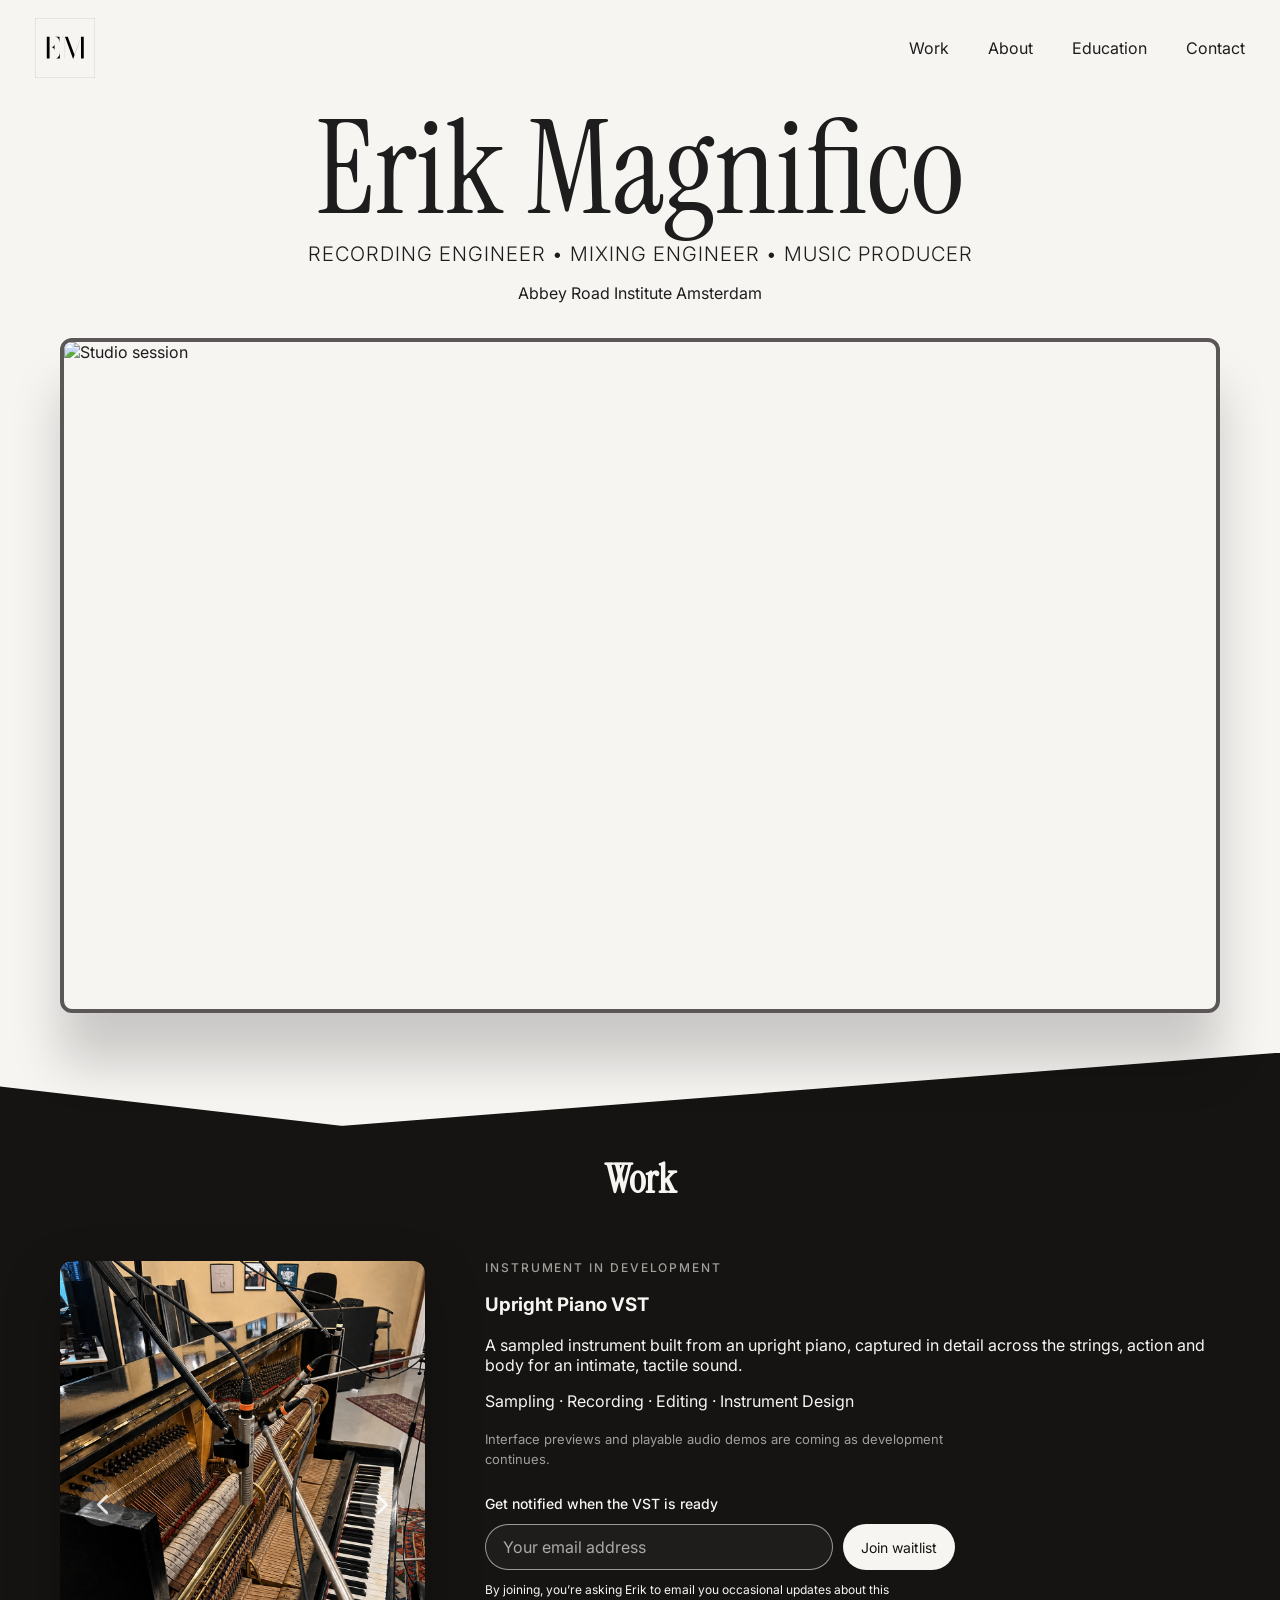
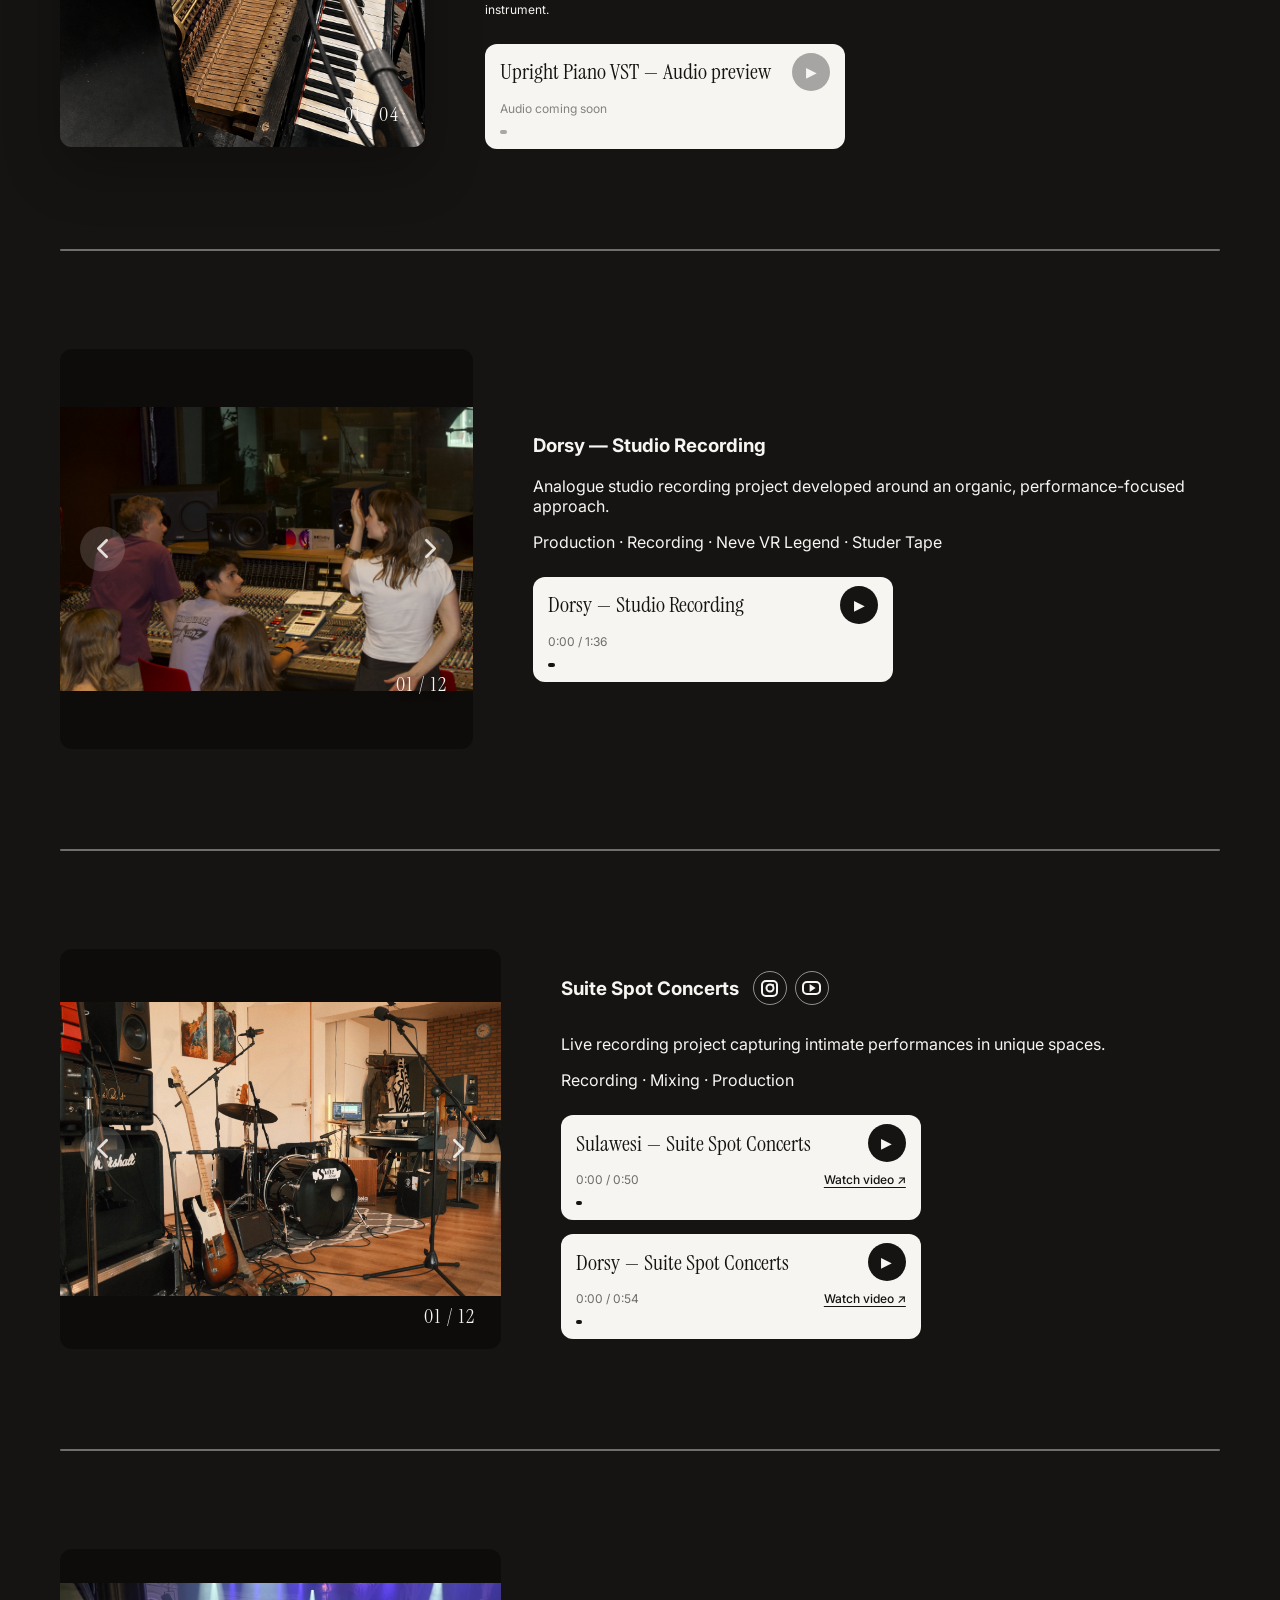
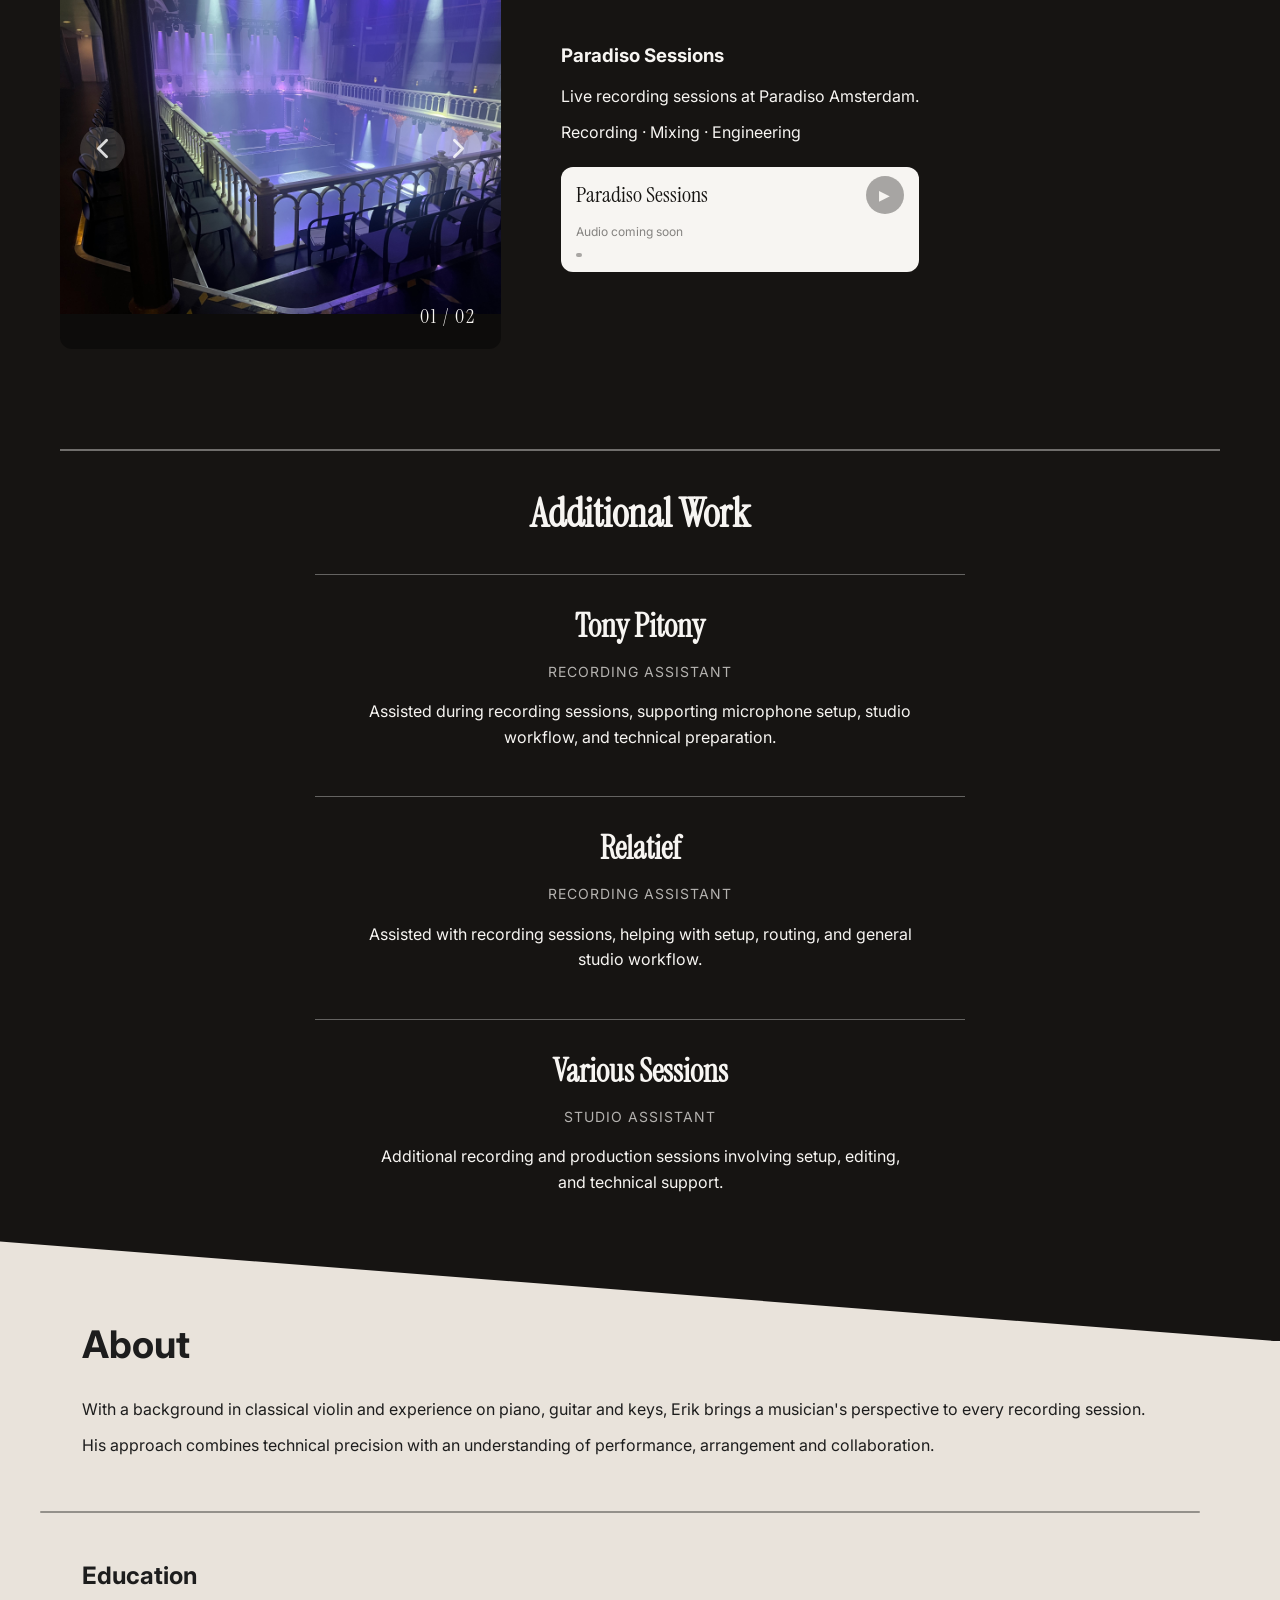
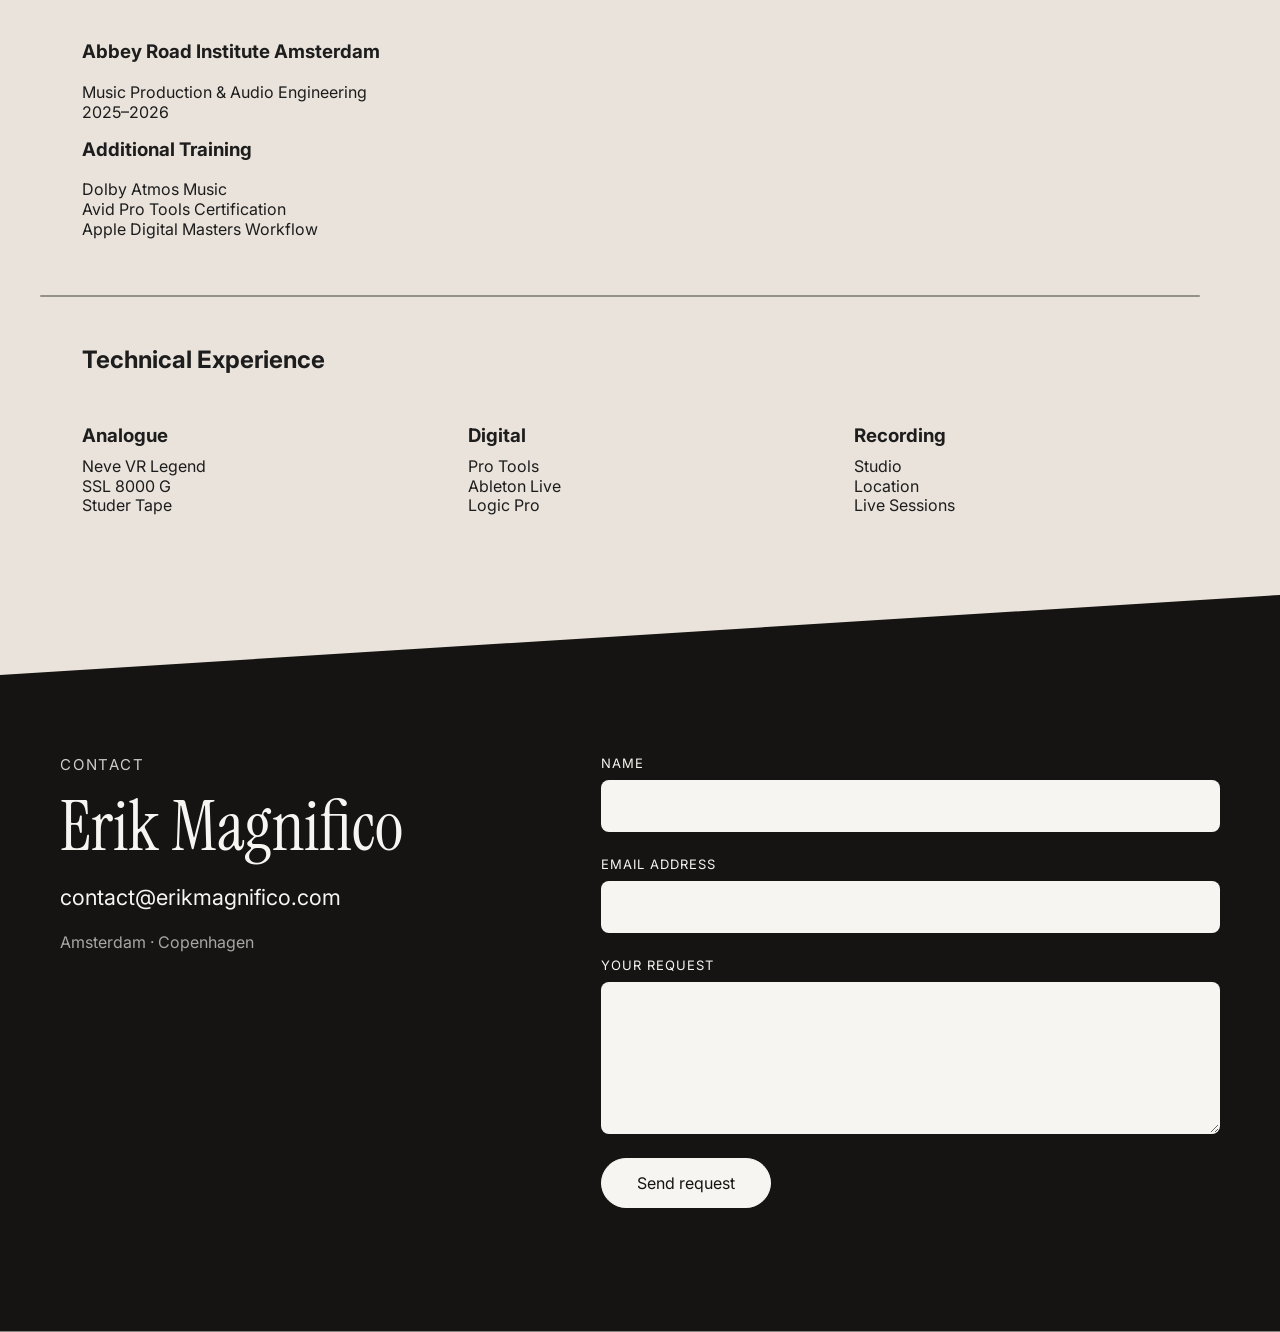
==== index.html @ 304edb7d "emial waitlist vst" ====
<!DOCTYPE html>
<html lang="en">

<head>

<meta charset="UTF-8">
<meta name="viewport" content="width=device-width, initial-scale=1.0">

<title>Erik Magnifico |  Music Producer</title>

<link rel="icon" type="image/svg+xml" href="favicon.svg?v=2">

<link rel="stylesheet" href="css/style.css">

</head>


<body>


<header>

<nav>

<div class="logo">
    <a href="#">
        <img src="images/em-logo.svg" alt="EM">
    </a>
</div>


<div class="nav-links">
    
<a href="#work">Work</a>
<a href="#about">About</a>
<a href="#education">Education</a>
<a href="#contact">Contact</a>

</div>

</nav>

</header>




<main>


<section class="hero">


<div class="hero-title">

<h1>
Erik Magnifico
</h1>

<h2 class="subtitle">
    Recording Engineer • Mixing Engineer • Music Producer
</h2>

<p>
Abbey Road Institute Amsterdam
</p>

</div>



<div class="hero-image">

    <img src="images/hero.jpg" alt="Studio session">

</div>


</section>



<div class="work-wrapper"></div>

<section id="work" class="work-preview">


<h2>
Work
</h2>

<div class="project-preview vst-project">


<div class="slider vst-slider">

    <img src="images/vst-session/vst-session-edited-01.png" class="slide active vst-session-photo" alt="Upright piano prepared with microphones for the VST sampling session, image 1 of 4" decoding="async">

    <img src="images/vst-session/vst-session-edited-02.png" class="slide vst-session-photo" alt="Open upright piano action and microphone setup during the VST sampling session, image 2 of 4" loading="lazy" decoding="async">

    <img src="images/vst-session/vst-session-edited-03.png" class="slide vst-session-photo" alt="Rear microphone placement on the upright piano during the VST sampling session, image 3 of 4" loading="lazy" decoding="async">

    <img src="images/vst-session/vst-session-edited-04.png" class="slide vst-session-photo" alt="Microphone positioned behind the upright piano during the VST sampling session, image 4 of 4" loading="lazy" decoding="async">

    <!-- Add VST interface screenshots here as additional .slide images. -->

    <div class="slide-counter">
        01 / 04
    </div>

<button class="prev" type="button" aria-label="Previous image in the Upright Piano VST gallery">
    <svg viewBox="0 0 24 24" aria-hidden="true" focusable="false">
        <path d="M15 18l-6-6 6-6"/>
    </svg>
</button>

<button class="next" type="button" aria-label="Next image in the Upright Piano VST gallery">
    <svg viewBox="0 0 24 24" aria-hidden="true" focusable="false">
        <path d="M9 18l6-6-6-6"/>
    </svg>
</button>

</div>


<div class="vst-project-copy">

<p class="project-kicker">Instrument in development</p>

<h3>
Upright Piano VST
</h3>


<p>
A sampled instrument built from an upright piano, captured in detail
across the strings, action and body for an intimate, tactile sound.
</p>


<p>
Sampling · Recording · Editing · Instrument Design
</p>

<p class="vst-interface-note">
Interface previews and playable audio demos are coming as development continues.
</p>

<form class="vst-waitlist-form" action="https://formsubmit.co/contact@erikmagnifico.com" data-ajax-action="https://formsubmit.co/ajax/contact@erikmagnifico.com" method="POST">

    <input type="hidden" name="_subject" value="New Upright Piano VST waitlist signup">
    <input type="hidden" name="_template" value="table">
    <input type="hidden" name="interest" value="Upright Piano VST waitlist">
    <input type="hidden" name="request" value="Please email me occasional updates about the Upright Piano VST.">

    <label class="vst-waitlist-label" for="vst-waitlist-email">
        Get notified when the VST is ready
    </label>

    <div class="vst-waitlist-row">
        <input class="vst-waitlist-input" id="vst-waitlist-email" name="email" type="email" autocomplete="email" autocapitalize="none" spellcheck="false" aria-describedby="vst-waitlist-note" placeholder="Your email address" required>
        <button class="vst-waitlist-submit" type="submit">Join waitlist</button>
    </div>

    <div class="form-honeypot" aria-hidden="true">
        <label for="vst-waitlist-company">Company website</label>
        <input id="vst-waitlist-company" name="_honey" type="text" tabindex="-1" autocomplete="off">
    </div>

    <p class="vst-waitlist-note" id="vst-waitlist-note">By joining, you’re asking Erik to email you occasional updates about this instrument.</p>
    <p class="vst-waitlist-status" role="status" aria-live="polite" aria-atomic="true"></p>

</form>

<div class="custom-player audio-unavailable" data-track-title="Upright Piano VST — Audio preview">

    <audio class="audio-file"></audio>

    <div class="player-top">
        <div class="player-title">Upright Piano VST — Audio preview</div>
        <button class="play-button" type="button" aria-label="Audio coming soon for Upright Piano VST — Audio preview" disabled>▶</button>
    </div>

    <div class="player-time">Audio coming soon</div>

    <div class="progress-container" role="slider" tabindex="-1" aria-label="Upright Piano VST audio position" aria-disabled="true" aria-valuemin="0" aria-valuemax="100" aria-valuenow="0" aria-valuetext="Audio coming soon">
        <div class="progress-bar"></div>
    </div>

</div>


</div>


</div>

<!-- Zoey Hernandez project on hold. Remove this comment wrapper to restore it.
<div class="project-preview" data-project="zoey-hernandez">


<div class="slider">

    <img src="images/zoey-01.jpg" class="slide active" alt="Zoey Hernandez production">

    <img src="images/zoey-02.jpg" class="slide" alt="Zoey Hernandez production">

    <img src="images/zoey-03.jpg" class="slide" alt="Zoey Hernandez production">

    <div class="slide-counter">
        01 / 03
    </div>

<button class="prev" type="button" aria-label="Previous image in the Zoey Hernandez gallery">
    <svg viewBox="0 0 24 24" aria-hidden="true" focusable="false">
        <path d="M15 18l-6-6 6-6"/>
    </svg>
</button>

<button class="next" type="button" aria-label="Next image in the Zoey Hernandez gallery">
    <svg viewBox="0 0 24 24" aria-hidden="true" focusable="false">
        <path d="M9 18l6-6-6-6"/>
    </svg>
</button>

</div>


<div>

<h3>
Single Production — Zoey Hernandez
</h3>


<p>
Collaborative songwriting and production project developed
from the initial idea through recording and mixing.
</p>


<p>
Songwriting · Production · Mixing
</p>

<div class="custom-player audio-unavailable" data-track-title="Zoey Hernandez — Single Production">

    <audio class="audio-file"></audio>

    <div class="player-top">
        <div class="player-title">Zoey Hernandez — Single Production</div>
        <button class="play-button" type="button" aria-label="Audio coming soon for Zoey Hernandez — Single Production" disabled>▶</button>
    </div>

    <div class="player-time">Audio coming soon</div>

    <div class="progress-container" role="slider" tabindex="-1" aria-label="Zoey Hernandez audio position" aria-disabled="true" aria-valuemin="0" aria-valuemax="100" aria-valuenow="0" aria-valuetext="Audio coming soon">
        <div class="progress-bar"></div>
    </div>

</div>


</div>


</div>

-->

<div class="project-preview">


<div class="slider dorsy-slider">

    <img src="images/dorsy-session/dorsy-session-01-control-room.jpg" class="slide active" alt="Dorsy team working together at the studio console, image 1 of 12" decoding="async">

    <img src="images/dorsy-session/dorsy-session-02-2935.jpg" class="slide" alt="Close view of the analogue studio console during the Dorsy session, image 2 of 12" loading="lazy" decoding="async">

    <img src="images/dorsy-session/dorsy-session-03-2942.jpg" class="slide" alt="Wide view of the Dorsy control room and recording console, image 3 of 12" loading="lazy" decoding="async">

    <img src="images/dorsy-session/dorsy-session-04-2946.jpg" class="slide" alt="Microphone setup in the live room for the Dorsy recording, image 4 of 12" loading="lazy" decoding="async">

    <img src="images/dorsy-session/dorsy-session-05-2949.jpg" class="slide" alt="Drum kit and microphone setup during the Dorsy recording, image 5 of 12" loading="lazy" decoding="async">

    <img src="images/dorsy-session/dorsy-session-06-2951.jpg" class="slide" alt="Studio tape machine during the Dorsy recording session, image 6 of 12" loading="lazy" decoding="async">

    <img src="images/dorsy-session/dorsy-session-07-2960.jpg" class="slide" alt="Engineer working at the console during the Dorsy session, image 7 of 12" loading="lazy" decoding="async">

    <img src="images/dorsy-session/dorsy-session-08-2962.jpg" class="slide" alt="Dorsy team in the control room during recording, image 8 of 12" loading="lazy" decoding="async">

    <img src="images/dorsy-session/dorsy-session-09-5794.jpg" class="slide" alt="Engineer listening at the studio console during the Dorsy session, image 9 of 12" loading="lazy" decoding="async">

    <img src="images/dorsy-session/dorsy-session-10-6650.jpg" class="slide" alt="Group listening together at the console during the Dorsy session, image 10 of 12" loading="lazy" decoding="async">

    <img src="images/dorsy-01.jpg" class="slide" alt="Original Dorsy recording-session photograph, image 11 of 12" loading="lazy" decoding="async">

    <video class="slide dorsy-video" controls preload="metadata" playsinline aria-label="Dorsy studio-session video, item 12 of 12">
        <source src="video/dorsy-session-01.m4v" type="video/mp4">
    </video>

    <div class="slide-counter">
        01 / 12
    </div>

<button class="prev" type="button" aria-label="Previous image in the Dorsy gallery">
    <svg viewBox="0 0 24 24" aria-hidden="true" focusable="false">
        <path d="M15 18l-6-6 6-6"/>
    </svg>
</button>


<button class="next" type="button" aria-label="Next image in the Dorsy gallery">
    <svg viewBox="0 0 24 24" aria-hidden="true" focusable="false">
        <path d="M9 18l6-6-6-6"/>
    </svg>
</button>


</div>



<div>

<h3>
Dorsy — Studio Recording
</h3>


<p>
Analogue studio recording project developed around an organic,
performance-focused approach.
</p>


<p>
Production · Recording · Neve VR Legend · Studer Tape
</p>

<div class="custom-player" data-track-title="Dorsy — Studio Recording">

    <audio class="audio-file">
        <source src="audio/dorsy_01.mp3" type="audio/mpeg">
    </audio>

    <div class="player-top">

        <div class="player-title">
            Dorsy — Studio Recording
        </div>

        <button class="play-button" type="button" aria-label="Play Dorsy — Studio Recording">
            ▶
        </button>

    </div>


    <div class="player-time">
        0:00 / 0:00
    </div>


    <div class="progress-container" role="slider" tabindex="0" aria-label="Dorsy audio position" aria-valuemin="0" aria-valuemax="100" aria-valuenow="0" aria-valuetext="0:00 of 0:00">

        <div class="progress-bar"></div>

    </div>


</div>

</div>


</div>

<div class="project-preview">


<div class="slider">

    <img src="images/suitespot-05.jpg" class="slide active" alt="Suite Spot Concerts recording session, image 1 of 12">

    <img src="images/suitespot-01.jpg" class="slide" alt="Suite Spot Concerts recording session, image 2 of 12">

    <img src="images/suitespot-02.jpg" class="slide" alt="Suite Spot Concerts recording session, image 3 of 12">

    <img src="images/suitespot-03.jpg" class="slide" alt="Suite Spot Concerts recording session, image 4 of 12">

    <img src="images/suitespot-04.jpg" class="slide" alt="Suite Spot Concerts recording session, image 5 of 12">

    <img src="images/suitespot-06.jpg" class="slide" alt="Suite Spot Concerts recording session, image 6 of 12">

    <img src="images/suitespot-07.jpg" class="slide" alt="Suite Spot Concerts recording session, image 7 of 12">

    <img src="images/suitespot-08.jpg" class="slide" alt="Suite Spot Concerts recording session, image 8 of 12">

    <img src="images/suitespot-09.jpg" class="slide" alt="Suite Spot Concerts recording session, image 9 of 12">

    <img src="images/suitespot-10.jpg" class="slide" alt="Suite Spot Concerts recording session, image 10 of 12">

    <img src="images/suitespot-11.jpg" class="slide" alt="Suite Spot Concerts recording session, image 11 of 12">

    <img src="images/suitespot-12.jpg" class="slide" alt="Suite Spot Concerts recording session, image 12 of 12">

    <div class="slide-counter">
        01 / 12
    </div>
    
<button class="prev" type="button" aria-label="Previous image in the Suite Spot Concerts gallery">
    <svg viewBox="0 0 24 24" aria-hidden="true" focusable="false">
        <path d="M15 18l-6-6 6-6"/>
    </svg>
</button>

<button class="next" type="button" aria-label="Next image in the Suite Spot Concerts gallery">
    <svg viewBox="0 0 24 24" aria-hidden="true" focusable="false">
        <path d="M9 18l6-6-6-6"/>
    </svg>
</button>

</div>


<div>

<div class="project-heading-row">

<h3>Suite Spot Concerts</h3>

<div class="project-social-links" aria-label="Suite Spot Concerts social links">

    <a class="social-link" href="https://www.instagram.com/suitespotconcert/" target="_blank" rel="noopener noreferrer" aria-label="Suite Spot Concerts on Instagram">
        <span class="social-icon social-icon-instagram" aria-hidden="true"></span>
    </a>

    <a class="social-link" href="https://www.youtube.com/@SuiteSpotConcert" target="_blank" rel="noopener noreferrer" aria-label="Suite Spot Concerts on YouTube">
        <span class="social-icon social-icon-youtube" aria-hidden="true"></span>
    </a>

</div>

</div>


<p>
Live recording project capturing intimate performances
in unique spaces.
</p>


<p>
Recording · Mixing · Production
</p>

<div class="project-audio-list" aria-label="Suite Spot Concerts recordings">

<div class="custom-player" data-track-title="Sulawesi — Suite Spot Concerts">

    <audio class="audio-file" preload="metadata">
        <source src="audio/sulawesi-suitespot.mp3" type="audio/mpeg">
    </audio>

    <div class="player-top">
        <div class="player-title">Sulawesi — Suite Spot Concerts</div>
        <button class="play-button" type="button" aria-label="Play Sulawesi — Suite Spot Concerts">▶</button>
    </div>

    <div class="player-meta">
        <div class="player-time">0:00 / 0:00</div>
        <a class="player-video-link" href="https://www.youtube.com/watch?v=ow2CCMunL4Y" target="_blank" rel="noopener noreferrer">Watch video ↗</a>
    </div>

    <div class="progress-container" role="slider" tabindex="0" aria-label="Sulawesi audio position" aria-valuemin="0" aria-valuemax="100" aria-valuenow="0" aria-valuetext="0:00 of 0:00">
        <div class="progress-bar"></div>
    </div>

</div>

<div class="custom-player" data-track-title="Dorsy — Suite Spot Concerts">

    <audio class="audio-file" preload="metadata">
        <source src="audio/dorsy-suitespot.mp3" type="audio/mpeg">
    </audio>

    <div class="player-top">
        <div class="player-title">Dorsy — Suite Spot Concerts</div>
        <button class="play-button" type="button" aria-label="Play Dorsy — Suite Spot Concerts">▶</button>
    </div>

    <div class="player-meta">
        <div class="player-time">0:00 / 0:00</div>
        <a class="player-video-link" href="https://www.youtube.com/watch?v=4qN9ekb9Eyo" target="_blank" rel="noopener noreferrer">Watch video ↗</a>
    </div>

    <div class="progress-container" role="slider" tabindex="0" aria-label="Dorsy Suite Spot audio position" aria-valuemin="0" aria-valuemax="100" aria-valuenow="0" aria-valuetext="0:00 of 0:00">
        <div class="progress-bar"></div>
    </div>

</div>

</div>

</div>


</div>


</div>


<div class="project-preview">


<div class="slider">

    <img src="images/paradiso-01.jpg" class="slide active" alt="Paradiso recording">

    <img src="images/paradiso-02.jpg" class="slide" alt="Paradiso control room mixing console">

    <div class="slide-counter">
        01 / 02
    </div>

<button class="prev" type="button" aria-label="Previous image in the Paradiso Sessions gallery">
    <svg viewBox="0 0 24 24" aria-hidden="true" focusable="false">
        <path d="M15 18l-6-6 6-6"/>
    </svg>
</button>

<button class="next" type="button" aria-label="Next image in the Paradiso Sessions gallery">
    <svg viewBox="0 0 24 24" aria-hidden="true" focusable="false">
        <path d="M9 18l6-6-6-6"/>
    </svg>
</button>

</div>


<div>

<h3>
Paradiso Sessions
</h3>


<p>
Live recording sessions at Paradiso Amsterdam.
</p>


<p>
Recording · Mixing · Engineering
</p>

<div class="custom-player audio-unavailable" data-track-title="Paradiso Sessions">

    <audio class="audio-file"></audio>

    <div class="player-top">
        <div class="player-title">Paradiso Sessions</div>
        <button class="play-button" type="button" aria-label="Audio coming soon for Paradiso Sessions" disabled>▶</button>
    </div>

    <div class="player-time">Audio coming soon</div>

    <div class="progress-container" role="slider" tabindex="-1" aria-label="Paradiso Sessions audio position" aria-disabled="true" aria-valuemin="0" aria-valuemax="100" aria-valuenow="0" aria-valuetext="Audio coming soon">
        <div class="progress-bar"></div>
    </div>

</div>


</div>

</div>


<!-- Additional Work -->

<div class="additional-work">

    <h3>Additional Work</h3>


    <div class="additional-entry">

        <h4>Tony Pitony</h4>

        <p class="role">
            Recording Assistant
        </p>

        <p>
            Assisted during recording sessions, supporting microphone setup, studio workflow, and technical preparation.
        </p>

    </div>



    <div class="additional-entry">

        <h4>Relatief</h4>

        <p class="role">
            Recording Assistant
        </p>

        <p>
            Assisted with recording sessions, helping with setup, routing, and general studio workflow.
        </p>

    </div>



    <div class="additional-entry">

        <h4>Various Sessions</h4>

        <p class="role">
            Studio Assistant
        </p>

        <p>
            Additional recording and production sessions involving setup, editing, and technical support.
        </p>

    </div>


</div>


</div>



</section>







<section id="about" class="about-preview neutral-section">


<h2>
About
</h2>


<p>
With a background in classical violin and experience on
piano, guitar and keys, Erik brings a musician's perspective
to every recording session.
</p>


<p>
His approach combines technical precision with an
understanding of performance, arrangement and collaboration.
</p>


</section>







<section id="education" class="education-preview neutral-section">


<h2>
Education
</h2>


<h3>
Abbey Road Institute Amsterdam
</h3>


<p>
Music Production & Audio Engineering
<br>
2025–2026
</p>



<h3>
Additional Training
</h3>


<p>
Dolby Atmos Music
<br>
Avid Pro Tools Certification
<br>
Apple Digital Masters Workflow
</p>


</section>







<section class="technical-preview neutral-section">


<h2>
Technical Experience
</h2>



<div class="technical-grid">


<div>

<h3>
Analogue
</h3>

<p>
Neve VR Legend<br>
SSL 8000 G<br>
Studer Tape
</p>

</div>



<div>

<h3>
Digital
</h3>

<p>
Pro Tools<br>
Ableton Live<br>
Logic Pro
</p>

</div>



<div>

<h3>
Recording
</h3>

<p>
Studio<br>
Location<br>
Live Sessions
</p>

</div>


</div>


</section>



</main>





<footer id="contact">

<div class="contact-intro">

<p class="contact-kicker">Contact</p>

<h2>Erik Magnifico</h2>

<a class="contact-email" href="mailto:contact@erikmagnifico.com">
    contact@erikmagnifico.com
</a>

<p class="contact-location">
    Amsterdam · Copenhagen
</p>

</div>


<form class="contact-form" action="https://formsubmit.co/ajax/contact@erikmagnifico.com" method="POST">

<input type="hidden" name="_subject" value="New portfolio inquiry">
<input type="hidden" name="_template" value="table">

<div class="form-field">
    <label for="contact-name">Name</label>
    <input id="contact-name" name="name" type="text" autocomplete="name" required>
</div>

<div class="form-field">
    <label for="contact-email">Email address</label>
    <input id="contact-email" name="email" type="email" autocomplete="email" required>
</div>

<div class="form-field">
    <label for="contact-request">Your request</label>
    <textarea id="contact-request" name="request" rows="6" required></textarea>
</div>

<div class="form-honeypot" aria-hidden="true">
    <label for="contact-company">Company website</label>
    <input id="contact-company" name="_honey" type="text" tabindex="-1" autocomplete="off">
</div>

<button class="contact-submit" type="submit">Send request</button>

<p class="form-status" role="status" aria-live="polite"></p>

</form>

</footer>


<div class="media-lightbox" role="dialog" aria-modal="true" aria-label="Media preview" aria-hidden="true" hidden>

    <button class="media-lightbox-close" type="button" aria-label="Close media preview">×</button>

    <button class="media-lightbox-nav media-lightbox-prev" type="button" aria-label="Previous media in this gallery">
        <svg viewBox="0 0 24 24" aria-hidden="true" focusable="false">
            <path d="M15 18l-6-6 6-6"/>
        </svg>
    </button>

    <div class="media-lightbox-stage"></div>

    <button class="media-lightbox-nav media-lightbox-next" type="button" aria-label="Next media in this gallery">
        <svg viewBox="0 0 24 24" aria-hidden="true" focusable="false">
            <path d="M9 18l6-6-6-6"/>
        </svg>
    </button>

    <div class="media-lightbox-counter" aria-live="polite"></div>

</div>



<script src="js/script.js"></script>


</body>

</html>
---- css/style.css ----
@import url('https://fonts.googleapis.com/css2?family=Inter:wght@300;400;500&family=Instrument+Serif&display=swap');

html {

    scroll-behavior:smooth;
    overflow-x:hidden;

}


* {
box-sizing:border-box;
}


a:focus-visible,
button:focus-visible,
[role="slider"]:focus-visible {

    outline:3px solid currentColor;
    outline-offset:4px;

}


body {

margin:0;

background:#f7f5f2;

color:#1d1d1d;

font-family:Inter, Arial, sans-serif;

overflow-x:hidden;

}



header {

position:fixed;

top:0;

width:100%;

padding:18px 35px;

background:rgba(247,245,242,0.9);

z-index:10;

}



nav {

display:flex;

justify-content:space-between;

 align-items:center;

}



.logo img {

    width: 60px;
    height: auto;
    display: block;

}


.logo:hover {

    opacity: 0.6;

}


.nav-links a {

    margin-left:35px;

    text-decoration:none;

    color:#1d1d1d;

    transition: opacity 0.3s ease;

}


.nav-links a:hover {

    opacity:0.5;

}



main {

padding:80px 60px;

}



.hero {

padding-top:30px;

position:relative;
z-index:2;

}


.hero-title {

text-align:center;

margin-bottom:35px;

}

.hero-title h1 {

    margin-bottom:15px;

}


.hero-title .subtitle {

    margin-top:0;

}

.hero-image {

    width:100%;
    height:75vh;
    overflow:hidden;
    flex:1;
    
    border-radius:12px;
    border:4px solid #5b5757;
 box-shadow:
    0 50px 50px rgba(0,0,0,0.18),
    0 0 0 1px rgba(255,255,255,0.2);

}


.hero-image img {

    width:100%;
    height:100%;
    object-fit:cover;
    object-position:center 72%;


}

.slider {

    position:relative;
    width:38%;
    height:400px;
    overflow:hidden;

    background:#0d0c0b;

    border-radius:12px;

    touch-action:pan-y;

}


.slide {

    position:absolute;

    top:0;
    left:0;

    width:100%;
    height:100%;

    object-fit:contain;

}


.slide.slide-left {

    transform:translateX(-15px);

}


.slide-counter {

    position:absolute;

    bottom:20px;

    right:25px;

    color:#f7f5f2;

    font-family:"Instrument Serif", serif;

    font-size:20px;

    letter-spacing:1px;;

    font-weight:300;

    letter-spacing:2px;

    z-index:10;

}

.slider button {

    position:absolute;
    top:50%;
    transform:translateY(-50%);

    width:45px;
    height:45px;

    border:none;
    border-radius:50%;

    background:rgba(255,255,255,0.18);

    cursor:pointer;

    display:flex;
    align-items:center;
    justify-content:center;

    opacity:0.85;

    transition:transform 0.3s ease, opacity 0.3s ease;

}


.slider button svg {

    width:34px;
    height:34px;

    fill:none;

    stroke:white;

    stroke-width:2;

    stroke-linecap:round;

    stroke-linejoin:round;

}


.slider button:hover {

    transform:translateY(-50%) scale(1.15);

    opacity:1;

}


.slider button:focus-visible {

    outline-color:#f7f5f2;

}


.prev {

    left:20px;

}


.next {

    right:20px;

}





h1 {

font-family:"Instrument Serif", serif;

font-size:130px;

line-height:0.9;

font-weight:400;

margin:0;

}


.subtitle {

    font-family: Inter, sans-serif;
    font-size: 20px;
    font-weight: 300;
    letter-spacing: 1px;
    text-transform: uppercase;

}




.placeholder {

height:500px;

background:#ddd8d2;

display:flex;

align-items:center;

justify-content:center;

}


.project-preview .placeholder {

    width:50%;

    height:500px;

}


section {

padding:80px 0;
scroll-margin-top:100px;

}


.work-wrapper {

    position:relative;

}


.work-wrapper::before {

    
    z-index:0;

    content:"";

    position:absolute;

    top:-80px;

    left:-700px;

    width:calc(100% + 400px);

    height:180px;

    background:#161412;

    clip-path:polygon(
        0 0,
        100% 100%,
        100% 100%,
        0 100%
    );

}


.work-preview {


    position:relative;

    z-index:1;

    isolation:isolate;

    background:#161412;

    color:#f7f5f2;

    margin: -40px -60px 0;

    padding: 70px 60px 100px;

    clip-path: polygon(
        0 100px,
        100% 0,
        100% 100%,
        0 100%
    );

}




.work-preview h2,
.work-preview h3,
.work-preview p {

    color:#f7f5f2;

}





.project-preview {

display:flex;

gap:60px;

margin-bottom:100px;

align-items:center;

}


.vst-project {

    padding-top:20px;

}


.slider.vst-slider {

    background:#29231e;
    box-shadow:0 22px 55px rgba(0,0,0,0.26);

    width:36%;
    max-width:365px;
    flex:0 0 36%;

    height:auto;
    aspect-ratio:3 / 4;

}


.vst-session-photo {

    object-fit:contain;

}


.vst-project-copy {

    flex:1;

}


.project-kicker {

    margin:0 0 12px;

    font-size:12px;
    font-weight:500;
    letter-spacing:0.16em;
    text-transform:uppercase;
    opacity:0.62;

}


.vst-waitlist-form {

    max-width:470px;
    margin-top:26px;

}


.vst-waitlist-label {

    display:block;
    margin-bottom:12px;
    font-size:14px;
    font-weight:500;

}


.vst-waitlist-row {

    display:flex;
    gap:10px;

}


.vst-waitlist-input,
.vst-waitlist-submit {

    min-height:46px;
    padding:12px 17px;
    border:1px solid rgba(247,245,242,0.58);
    border-radius:999px;
    font:inherit;
    font-size:14px;

}


.vst-waitlist-input {

    flex:1;
    min-width:0;
    width:100%;
    font-size:16px;
    background:rgba(247,245,242,0.04);
    color:#f7f5f2;

}


.vst-waitlist-input::placeholder {

    color:rgba(247,245,242,0.65);

}


.vst-waitlist-input:focus-visible {

    outline:2px solid #f7f5f2;
    outline-offset:3px;

}


.vst-waitlist-submit {

    background:#f7f5f2;
    color:#161412;
    white-space:nowrap;
    cursor:pointer;
    transition:background 0.2s ease;

}


.vst-waitlist-submit:hover:not(:disabled) {

    background:#e4dfd8;

}


.vst-waitlist-submit:disabled {

    opacity:0.65;
    cursor:wait;

}


.vst-waitlist-form .vst-waitlist-note,
.vst-waitlist-form .vst-waitlist-status {

    margin:10px 0 0;
    font-size:12px;
    line-height:1.6;

}


.vst-waitlist-note {

    color:rgba(247,245,242,0.7);

}


.vst-waitlist-form .vst-waitlist-status:empty {

    margin:0;

}


.vst-waitlist-status[data-state="error"] {

    color:#ffc4b3;

}


@media (max-width: 500px) {

    .vst-waitlist-row {
        flex-direction:column;
    }

}


.vst-interface-note {

    max-width:470px;
    margin:18px 0 0;

    font-size:13px;
    line-height:1.55;
    opacity:0.62;

}


.dorsy-video {

    display:block;
    background:#0d0c0b;

}


.dorsy-slider .slide-counter {

    bottom:52px;
    text-shadow:0 1px 10px rgba(0,0,0,0.72);

}


/* project separators */

.project-preview + .project-preview {

    position:relative;

    padding-top:100px;

}


.project-preview + .project-preview::before {

    content:"";

    position:absolute;

    top:0;

    left:0;

    width:100%;

    height:2px;

    background:rgba(247,245,242,0.4);

    border-radius:20px;

}


.technical-grid {

display:flex;

gap:80px;

}



.technical-grid div {

flex:1;

}


.neutral-section {

    background:#e9e3db;

    margin-left:-60px;
    margin-right:-60px;

    padding-left:60px;
    padding-right:60px;

}

.about-preview {

    position:relative;

    z-index:3;

    margin-top:-100px;

    padding-top:120px !important;

    clip-path: polygon(
        0 0,
        100% 100px,
        100% 100%,
        0 100%
    );

}

.about-preview h2 {

    font-size:38px;

    margin-top:-40px;

}


body > main {

    padding-bottom:0;

}


footer {

    position:relative;
    z-index:4;

    display:grid;
    grid-template-columns:minmax(0, 0.8fr) minmax(320px, 1.2fr);
    gap:clamp(60px, 10vw, 150px);
    align-items:start;

    margin-top:-80px;
    padding:160px 60px 80px;

    background:#161412;
    color:#f7f5f2;

    clip-path:polygon(
        0 80px,
        100% 0,
        100% 100%,
        0 100%
    );

    scroll-margin-top:80px;

}

.upwork-footer {

    grid-template-columns:minmax(0, 720px);

}


.contact-kicker {

    margin:0 0 20px;

    font-size:15px;
    letter-spacing:0.12em;
    text-transform:uppercase;
    opacity:0.82;

}


.contact-intro h2 {

    margin:0 0 24px;

    font-family:"Instrument Serif", serif;
    font-size:clamp(48px, 5.4vw, 78px);
    line-height:0.95;
    font-weight:400;

}


.contact-email {

    display:inline-block;

    color:#f7f5f2;
    font-size:clamp(17px, 1.7vw, 22px);
    text-decoration:none;

}


.contact-email:hover {

    opacity:0.65;

}


.contact-location {

    margin:22px 0 0;
    opacity:0.65;

}


.contact-form {

    display:grid;
    gap:24px;

}


.form-field {

    display:grid;
    gap:9px;

}


.form-field label {

    font-size:13px;
    letter-spacing:0.08em;
    text-transform:uppercase;

}


.form-field input,
.form-field textarea {

    width:100%;

    padding:15px 16px;

    border:1px solid rgba(247,245,242,0.75);
    border-radius:8px;

    background:#f7f5f2;
    color:#161412;

    font:inherit;
    font-size:17px;

    outline:none;

    transition:border-color 0.2s ease, box-shadow 0.2s ease;

}


.form-field textarea {

    min-height:145px;
    resize:vertical;

}


.form-field input:focus,
.form-field textarea:focus {

    border-color:#b9aa99;
    box-shadow:0 0 0 3px rgba(247,245,242,0.16);

}


.form-honeypot {

    position:absolute;
    left:-10000px;

}


.contact-submit {

    justify-self:start;

    min-width:170px;
    padding:14px 24px;

    border:1px solid #f7f5f2;
    border-radius:999px;

    background:#f7f5f2;
    color:#161412;

    font:inherit;
    cursor:pointer;

    transition:background 0.2s ease, color 0.2s ease, opacity 0.2s ease;

}


.contact-submit:hover {

    background:transparent;
    color:#f7f5f2;

}


.contact-submit:disabled {

    cursor:wait;
    opacity:0.55;

}


.form-status {

    min-height:1.4em;
    margin:0;

    font-size:14px;
    opacity:0.8;

}


@media (max-width: 768px) {

    footer {

        grid-template-columns:1fr;
        gap:55px;

        margin-top:-60px;
        padding:120px 20px 60px;

        clip-path:polygon(
            0 60px,
            100% 0,
            100% 100%,
            0 100%
        );

    }

}


.technical-preview {

    padding-top:80px;

}


.work-preview h2,
.work-preview .project-preview {
    position: relative;
    z-index: 2;
}

audio {

    width:100%;
    max-width:400px;
    margin-top:25px;

}

.custom-player {

    margin-top:25px;

    width:100%;
    max-width:360px;

    background:#f7f5f2;

    color:#161412;

    border-radius:12px;

    padding:9px 15px;

    -webkit-user-select:none;
    -moz-user-select:none;
    -ms-user-select:none;
    user-select:none;

}


.project-audio-list {

    display:grid;
    gap:14px;
    margin-top:25px;

}


.project-audio-list .custom-player {

    margin-top:0;

}


.project-heading-row {

    display:flex;
    align-items:center;
    gap:14px;
    flex-wrap:wrap;

}


.project-heading-row h3 {

    margin-right:0;

}


.project-social-links {

    display:flex;
    gap:8px;

}


.social-link {

    width:34px;
    height:34px;

    display:inline-flex;
    align-items:center;
    justify-content:center;

    border:1px solid rgba(247,245,242,0.55);
    border-radius:50%;

    color:#f7f5f2;
    text-decoration:none;

    transition:background 0.2s ease, color 0.2s ease;

}


.social-link:hover {

    background:#f7f5f2;
    color:#161412;

}


.social-icon {

    position:relative;
    display:block;

}


.social-icon-instagram {

    width:17px;
    height:17px;

    border:2px solid currentColor;
    border-radius:5px;

}


.social-icon-instagram::before {

    content:"";

    position:absolute;
    top:50%;
    left:50%;

    width:5px;
    height:5px;

    border:2px solid currentColor;
    border-radius:50%;

    transform:translate(-50%, -50%);

}


.social-icon-instagram::after {

    content:"";

    position:absolute;
    top:2px;
    right:2px;

    width:2px;
    height:2px;

    border-radius:50%;
    background:currentColor;

}


.social-icon-youtube {

    width:19px;
    height:14px;

    border:2px solid currentColor;
    border-radius:5px;

}


.social-icon-youtube::before {

    content:"";

    position:absolute;
    top:50%;
    left:50%;

    border-top:4px solid transparent;
    border-bottom:4px solid transparent;
    border-left:6px solid currentColor;

    transform:translate(-40%, -50%);

}



.audio-file {

    display:none;

}


.player-top {

    display:flex;

    align-items:center;

    justify-content:space-between;

}


.player-title {

    font-family:"Instrument Serif", serif;

    font-size:22px;

    -webkit-user-select:text;
    -moz-user-select:text;
    -ms-user-select:text;
    user-select:text;

}


.play-button {

    width:38px;

    height:38px;

    border:none;

    border-radius:50%;

    background:#161412;

    color:#f7f5f2;

    cursor:pointer;

    font-size:14px;

}


.audio-unavailable .play-button {

    cursor:not-allowed;
    opacity:0.35;

}


.player-time {

    font-size:12px;

    opacity:0.6;

    margin-top:10px;

}


.player-meta {

    display:flex;
    align-items:baseline;
    justify-content:space-between;
    gap:14px;

}


.player-video-link {

    color:#161412;
    font-size:12px;
    font-weight:500;
    text-underline-offset:3px;

}


.player-video-link:hover {

    opacity:0.55;

}


.audio-unavailable .player-time {

    opacity:0.5;

}


.progress-container {

    position:relative;

    width:100%;

    height:16px;

    background:transparent;

    touch-action:none;

    cursor:pointer;

    margin-top:8px;

    display:flex;

    align-items:center;

}


.audio-unavailable .progress-container {

    cursor:default;
    opacity:0.35;

}


.progress-container::before {

    content:"";

    position:absolute;

}


.progress-bar {

    width:2%;

    height:4px;

    background:#161412;

    border-radius:20px;

  transition:
    height 0.4s ease,
    width 0.08s ease-out;

}


.progress-container:hover .progress-bar {

    height:8px;

}


@media (max-width: 1100px) {

    .project-preview {

        flex-direction:column;

        gap:30px;

        align-items:center;

    }


    .slider {

        width:90%;

        height:450px;

    }

    .slider.vst-slider {

        width:min(72%, 365px);
        flex-basis:auto;

    }

    .project-preview h3 {

        font-size:32px;

    }


    .project-preview p {

        font-size:18px;

        max-width:500px;

    }

}

@media (max-width: 768px) {


header {

    padding:15px 20px;

}


.logo img {

    width:45px;

}


.nav-links a {

    margin-left:18px;
    font-size:15px;

}


main {

    padding:90px 20px;

}


.hero {

    padding-top:20px;

}


h1 {

    font-size:70px;

}


.subtitle {

    font-size:14px;
    letter-spacing:0.5px;

}


.hero-image {

    height:55vh;

    border-width:2px;

    margin-top:-15px;

    aspect-ratio: 16 / 9;
    height:auto;

}

.hero-image img {

    object-fit:cover;

    object-position:center 65%;

}

.hero-title {

    margin-bottom:30px;

}


/* Projects */

.project-preview {

    flex-direction:column;

    gap:0px;

    margin-bottom:50px;

}

.slider {

    width:100%;
    height:400px;

    margin-bottom:0px;
}

.slider.vst-slider {

    width:min(96%, 350px);

}


.project-preview .placeholder {

    width:100%;
    height:400px;

}


/* Technical section */

.technical-grid {

    flex-direction:column;

    gap:30px;

}


section {

    padding:50px 0;

}

.work-preview {

    margin:-40px -20px 0;

    padding:80px 20px 60px;

    clip-path: polygon(
    0 60px,
    100% 0,
    100% 100%,
    0 100%
);


.technical-preview h2 {

    font-size:40px;

    margin-bottom:40px;

}


}

.additional-work {

    margin-left:0;

    margin-top:50px;

    padding-top:50px;

}


.additional-work h3 {

    font-size:35px;

    margin-bottom:30px;

}


.additional-entry {

    padding:25px 0;

}


.additional-entry h4 {

    font-size:28px;

}

.work-preview h2 {

    text-align:center;

    width:100%;

    font-size:35px;

    margin:0px 0 25px 0;

}

.work-wrapper::before {

    top:-50px;

    left:-90px;

    width:calc(100% + 100px);

    height:100px;

}

.project-preview + .project-preview {

    padding-top:60px;

}

.neutral-section {

    margin-left:-20px;
    margin-right:-20px;

    padding-left:20px;
    padding-right:20px;

    padding-top:110px;

}


.about-preview {

    margin-top:-60px;

    padding-top:100px !important;

     clip-path: polygon(
        0 0,
        100% 40px,
        100% 100%,
        0 100%
    );

}


.about-preview h2 {
 
    font-size:40px;

    margin-top:-25px;

}


@media (max-width: 400px) {

    header {
        padding:15px 15px;
    }


    .logo img {

        width:40px;

    }


    .nav-links a {

        margin-left:8px;
        font-size:11px;

    }



    
.education-preview::before,
.technical-preview::before {

    left:20px;

    width:calc(100% - 40px);

}


.neutral-section > * {

    margin-left:0;

    margin-right:0;

}


.technical-grid {

    margin-left:0;

    margin-right:0;

}

}

}

.additional-work {

    margin-top:80px;

    padding-top:36px;

    border-top:2px solid rgba(247,245,242,0.4);

    text-align:center;

}


.additional-work h3 {

    font-family:"Instrument Serif", serif;

    font-size:40px;

    text-align:center;

    margin:0 0 35px;

}



.additional-entry {

    padding:30px 0;

    border-top:1px solid rgba(247,245,242,0.35);

    max-width:650px;

    margin:0 auto;

}



.additional-entry h4 {

    font-family:"Instrument Serif", serif;

    font-size:32px;

    margin:0 0 5px;

}



.additional-entry .role {

    text-transform:uppercase;

    font-size:14px;

    letter-spacing:1px;

    opacity:0.7;

    margin-bottom:15px;

}



.additional-entry p {

    max-width:550px;

    margin-left:auto;

    margin-right:auto;

    line-height:1.6;

}


.technical-preview h2 {

    margin-top:0;

    margin-bottom:30px;

}


.technical-preview .technical-grid {

    margin-top:0;

}


.technical-grid h3 {

    margin:0 0 10px;

}


.technical-grid p {

    margin:0;

    line-height:1.2;

}

.about-preview,
.education-preview,
.technical-preview {

    padding-top:40px;

    padding-bottom:40px;

}

.education-preview,
.technical-preview {

    position:relative;

    padding-top:50px;

}


.education-preview::before,
.technical-preview::before {

    content:"";

    position:absolute;

    top:0;

    left:40px;

    width:calc(100% - 120px);

    height:2px;

    background:rgba(22,20,18,0.4);

    border-radius:20px;

}

.neutral-section > * {

    margin-left:22px;

    margin-right:60px;

}

.education-preview h2,
.technical-preview h2 {

    margin-top:0;

    margin-bottom:50px;

}

.education-preview h3,
.technical-preview h3 {

    margin-top:0;

}

.technical-preview {

    position:relative;

    padding-bottom:160px;

}


.technical-preview::after {

    content:none;

}


@media (max-width: 768px) {

    .technical-preview {

        padding-bottom:120px;

    }

}

@media (max-width: 768px) {

    .nav-links a {

        font-size:16px !important;

        margin-left:15px !important;

    }

}

@media (max-width: 400px) {

    .nav-links a {

        font-size:15px !important;

        margin-left:10px !important;

    }

}

.work-preview h2 {

    font-family:"Instrument Serif", serif;

    font-size:40px;

    text-align:center;

    margin:30px 0 35px;

}


.slider .slide[aria-hidden="false"] {

    cursor:zoom-in;

}


body.media-lightbox-open {

    overflow:hidden;

}


.media-lightbox {

    position:fixed;
    inset:0;
    z-index:2000;

    display:grid;
    place-items:center;

    padding:clamp(24px, 5vw, 64px);

    background:rgba(10,9,8,0.94);
    backdrop-filter:blur(8px);

}


.media-lightbox[hidden] {

    display:none;

}


.media-lightbox-stage {

    width:100%;
    height:100%;

    display:flex;
    align-items:center;
    justify-content:center;

}


.media-lightbox-content {

    display:block;

    width:auto;
    height:auto;
    max-width:100%;
    max-height:88vh;

    object-fit:contain;

    border-radius:12px;
    box-shadow:0 32px 90px rgba(0,0,0,0.55);

}


.media-lightbox-close {

    position:absolute;
    top:24px;
    right:28px;
    z-index:1;

    width:48px;
    height:48px;

    display:flex;
    align-items:center;
    justify-content:center;

    padding:0 0 5px;

    border:1px solid rgba(255,255,255,0.48);
    border-radius:50%;

    background:rgba(20,18,16,0.72);
    color:#f7f5f2;

    font-family:Inter, sans-serif;
    font-size:34px;
    font-weight:300;
    line-height:1;

    cursor:pointer;

}


.media-lightbox-close:hover,
.media-lightbox-close:focus-visible {

    background:#f7f5f2;
    color:#161412;

}


.media-lightbox-nav {

    position:absolute;
    top:50%;
    z-index:1;

    width:52px;
    height:52px;

    display:flex;
    align-items:center;
    justify-content:center;

    padding:0;

    border:1px solid rgba(255,255,255,0.42);
    border-radius:50%;

    background:rgba(20,18,16,0.68);
    color:#f7f5f2;

    cursor:pointer;
    transform:translateY(-50%);

}


.media-lightbox-nav[hidden] {

    display:none;

}


.media-lightbox-prev {

    left:clamp(12px, 2.4vw, 36px);

}


.media-lightbox-next {

    right:clamp(12px, 2.4vw, 36px);

}


.media-lightbox-nav svg {

    width:34px;
    height:34px;

    fill:none;
    stroke:currentColor;
    stroke-width:2;
    stroke-linecap:round;
    stroke-linejoin:round;

}


.media-lightbox-nav:hover,
.media-lightbox-nav:focus-visible {

    background:#f7f5f2;
    color:#161412;

}


.media-lightbox-counter {

    position:absolute;
    bottom:18px;
    left:50%;
    z-index:1;

    color:#f7f5f2;

    font-family:"Instrument Serif", serif;
    font-size:20px;
    letter-spacing:2px;

    transform:translateX(-50%);

}


@media (max-width: 768px) {

    .media-lightbox {

        padding:70px 14px 20px;

    }

    .media-lightbox-close {

        top:14px;
        right:14px;

    }

    .media-lightbox-content {

        max-height:calc(100vh - 100px);

    }

    .media-lightbox-nav {

        width:44px;
        height:44px;

    }

    .media-lightbox-prev {

        left:8px;

    }

    .media-lightbox-next {

        right:8px;

    }

    .media-lightbox-counter {

        bottom:10px;

    }

}
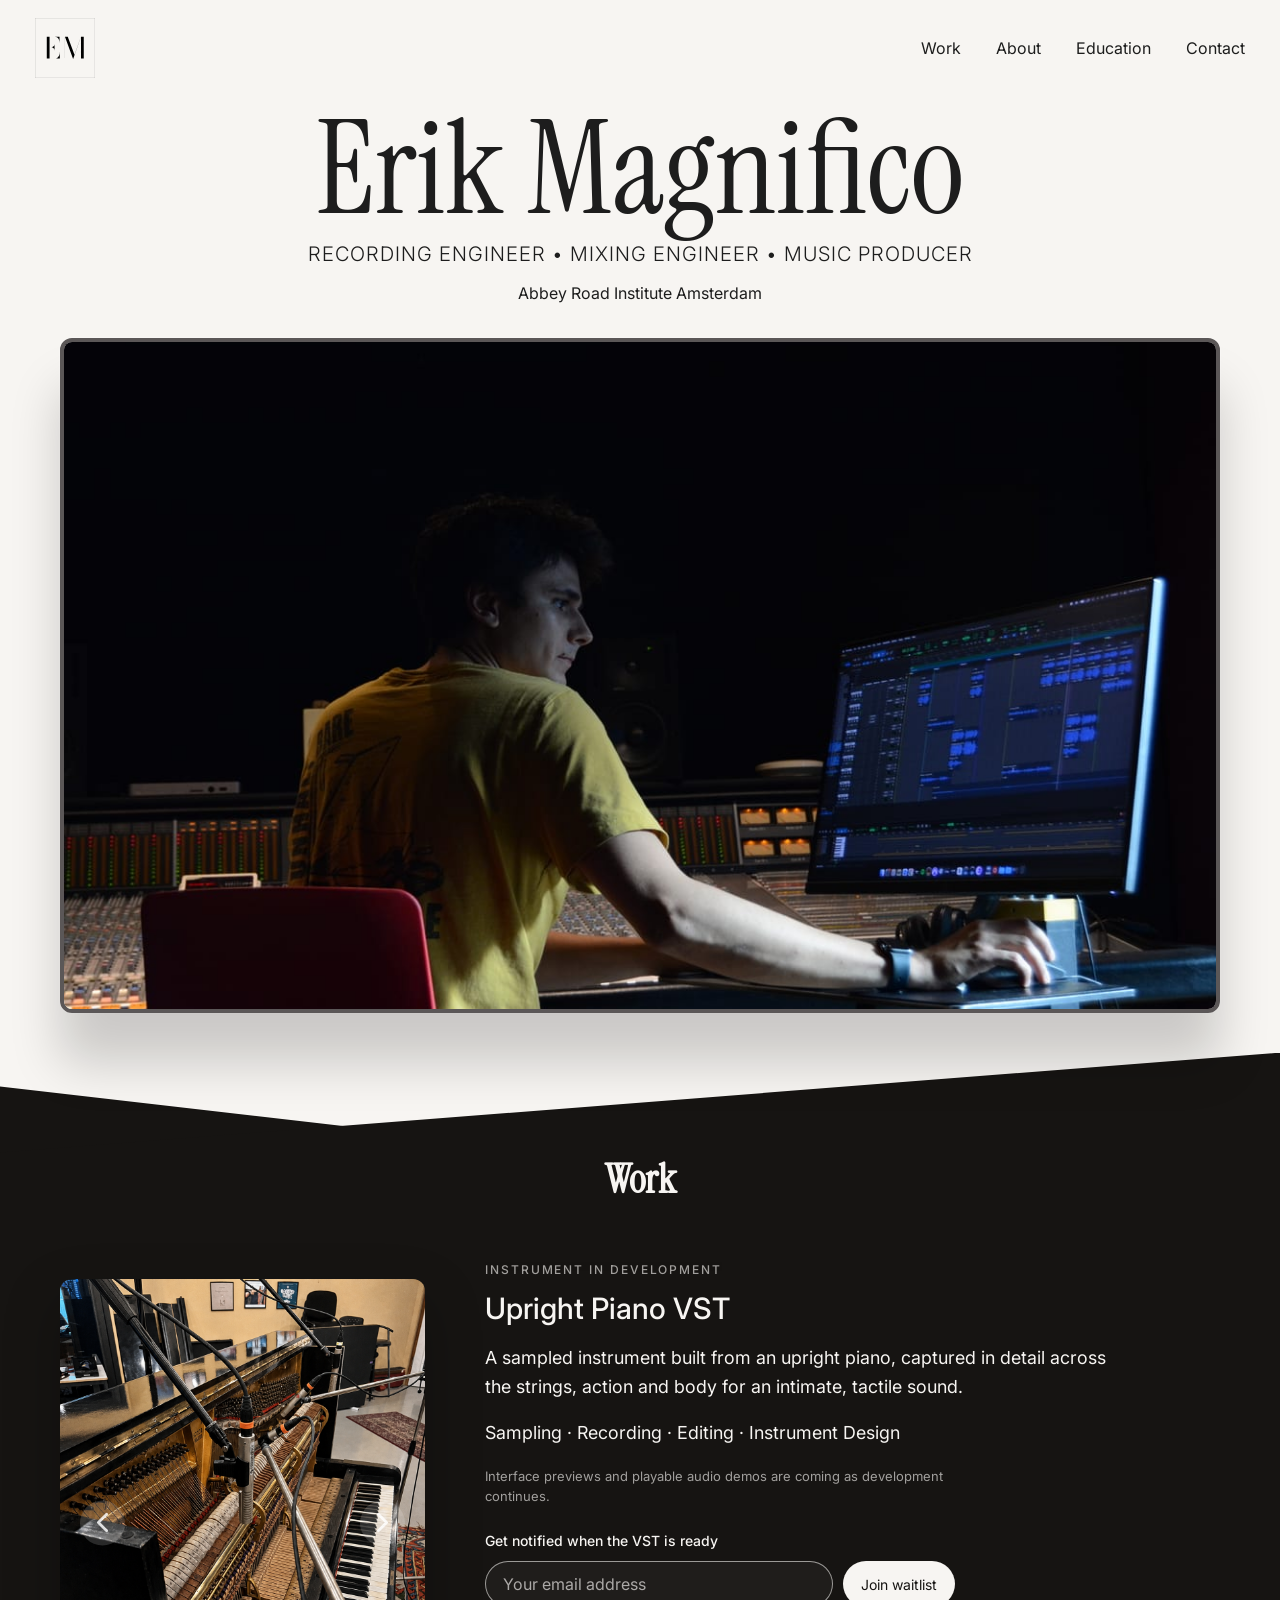
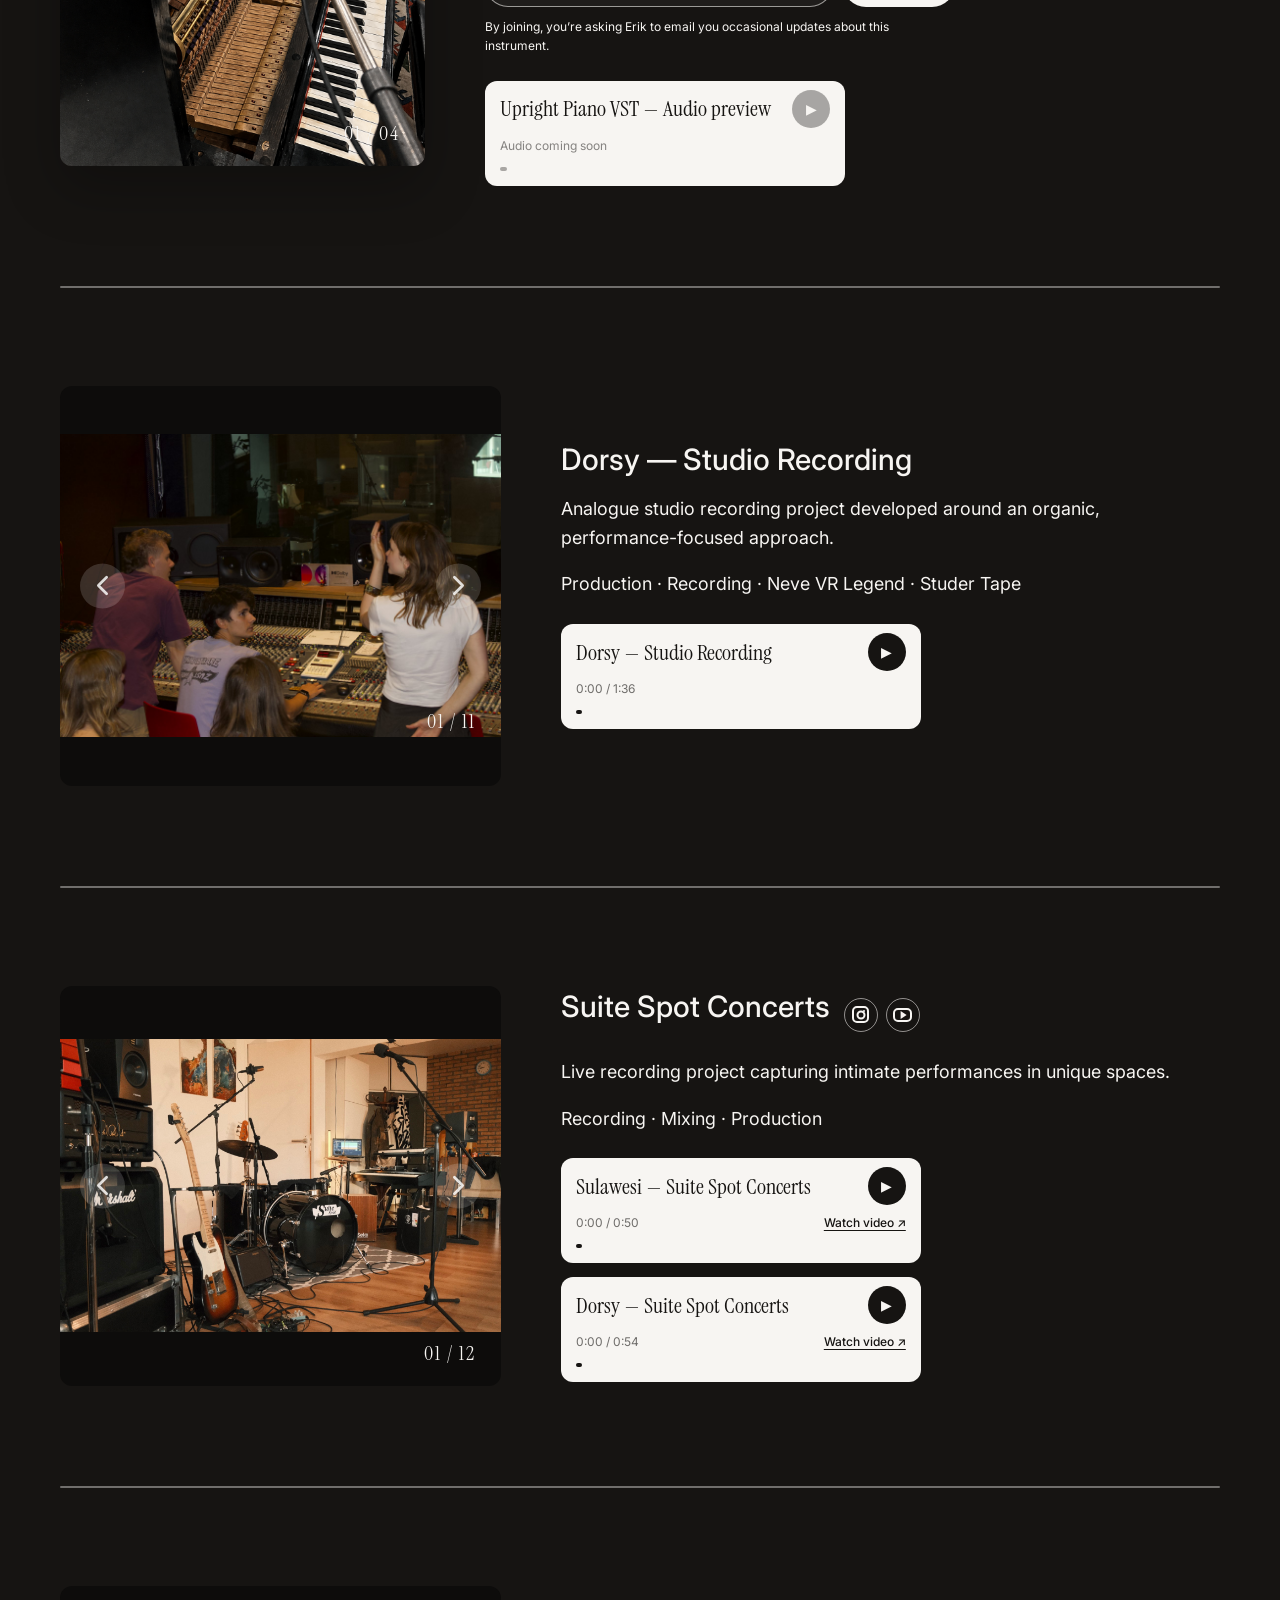
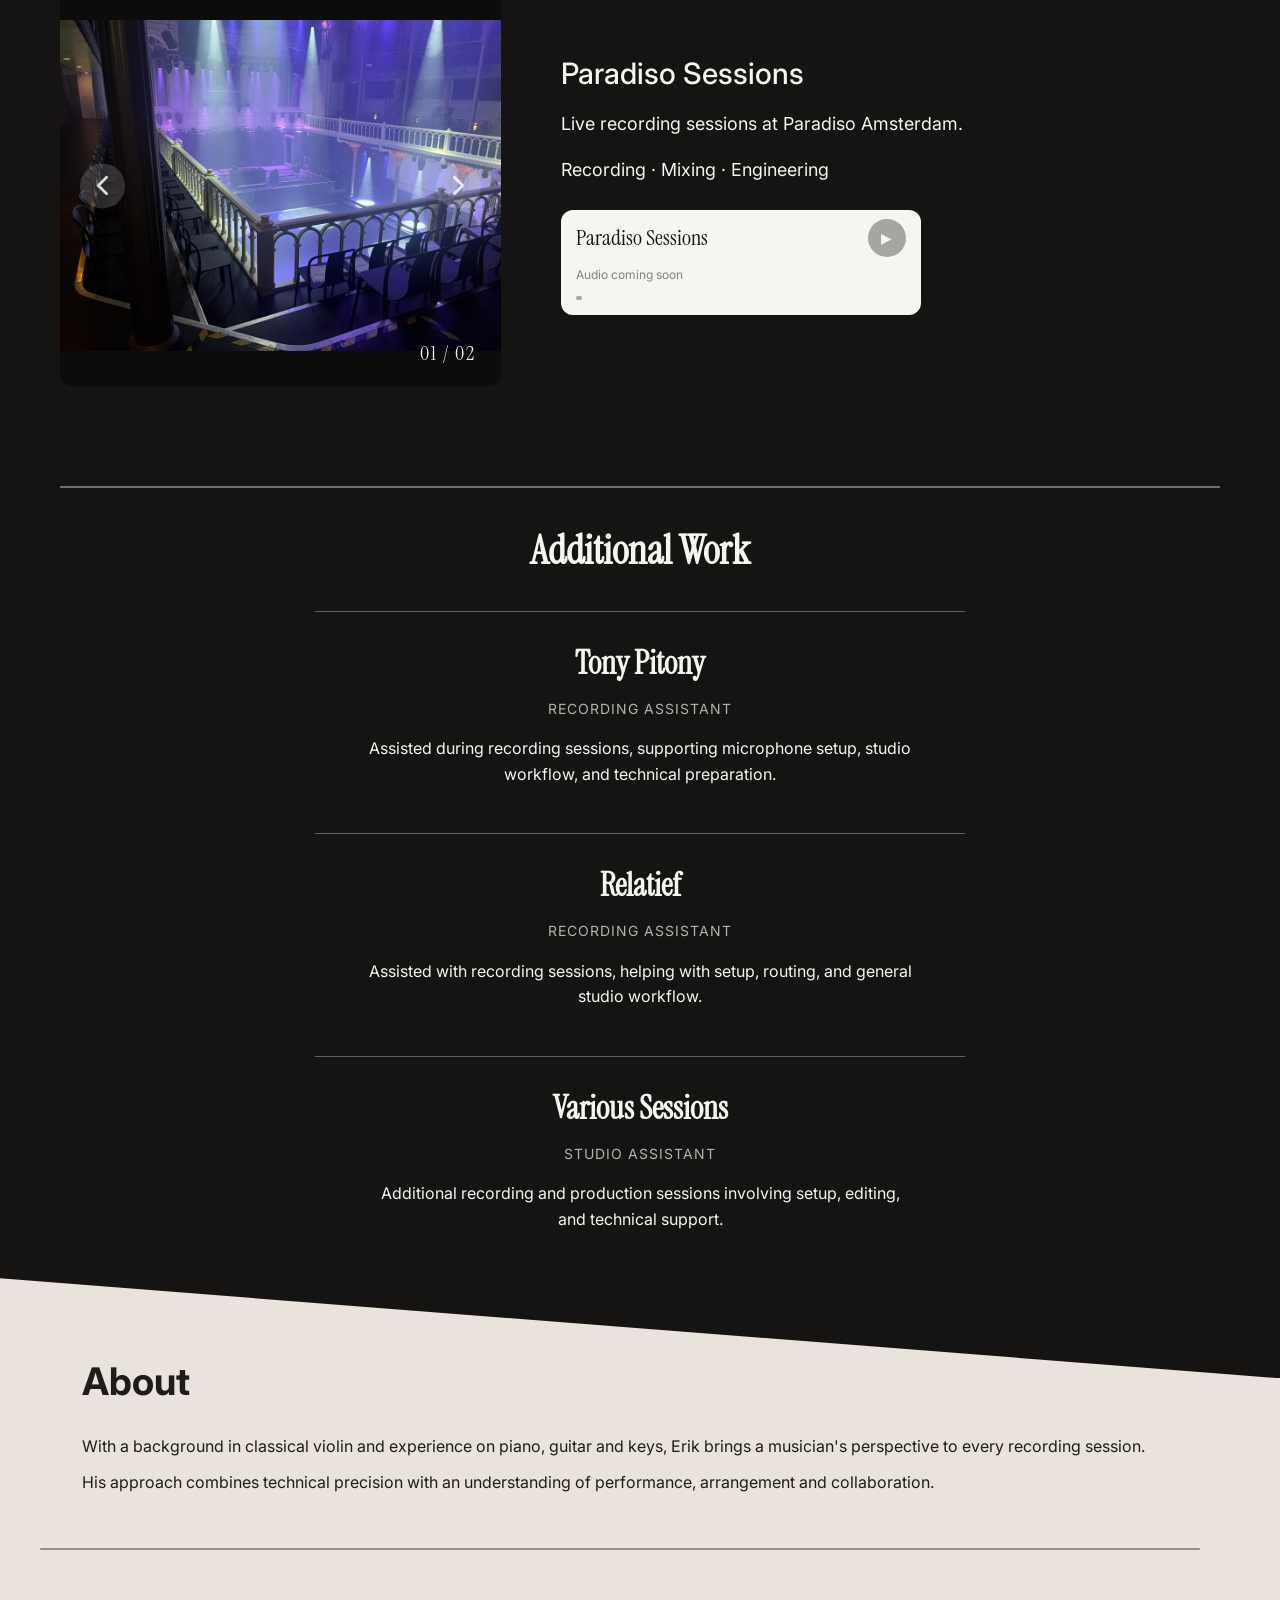
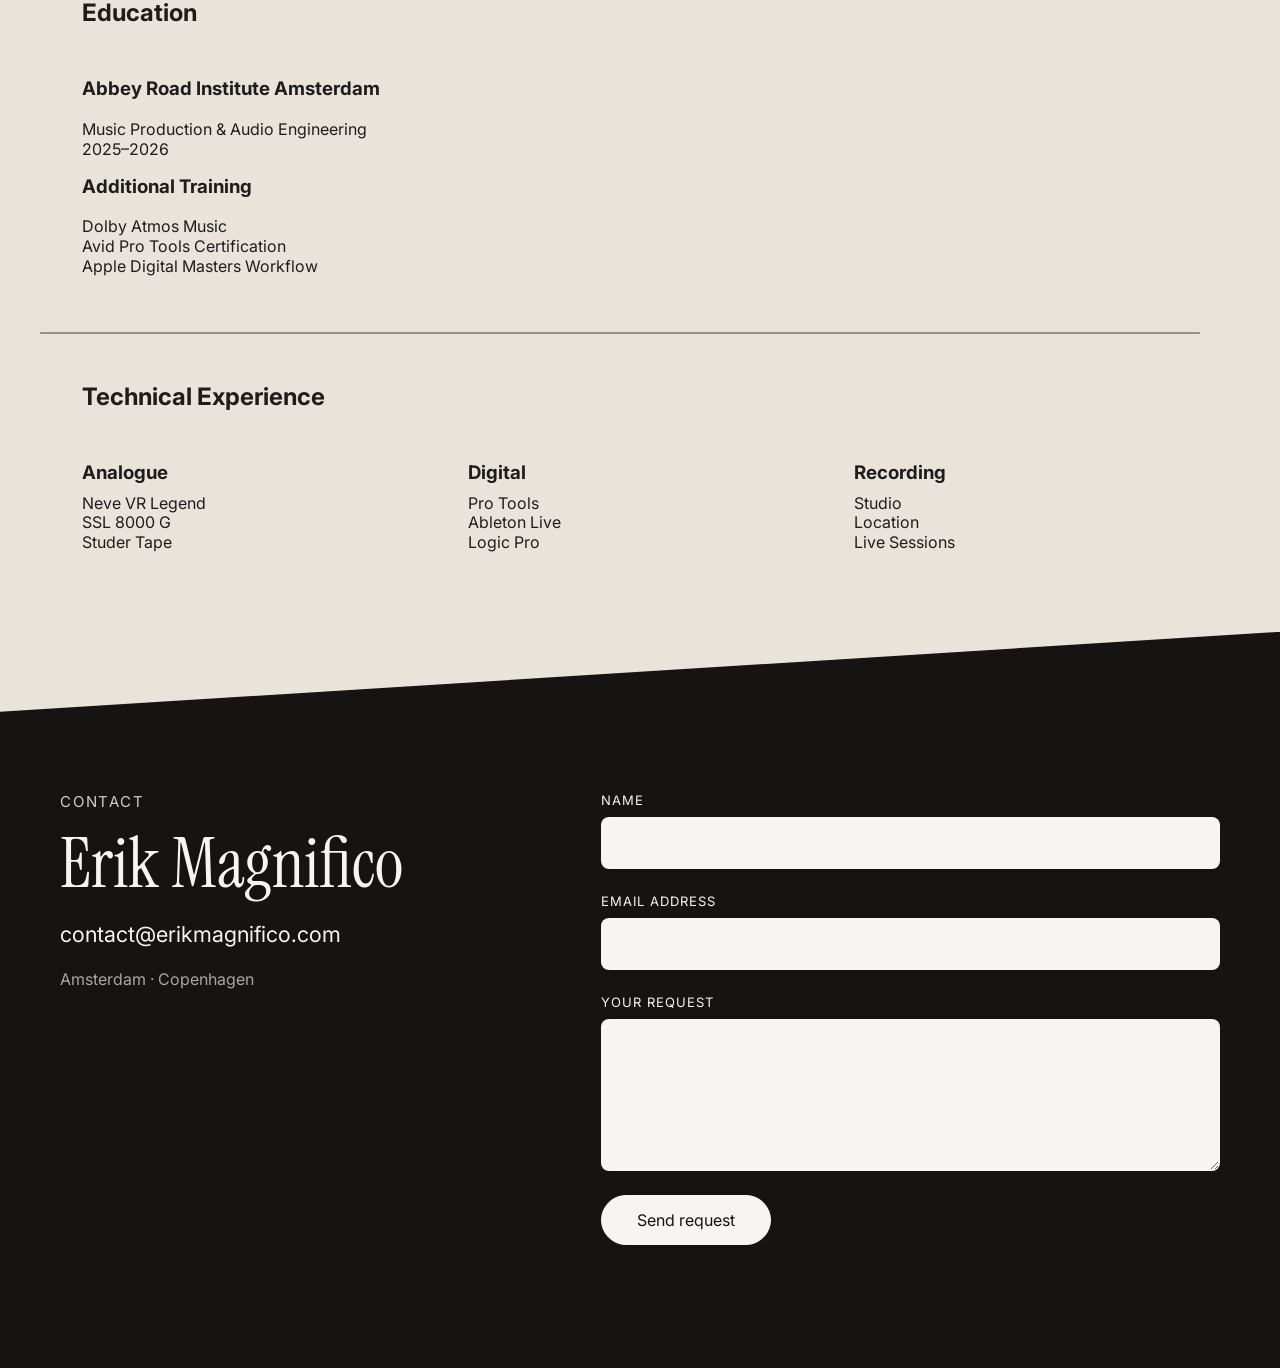
==== commit 688a4dfe: "detail cahnges. faster load(smaller pics)" ====
--- a/index.html
+++ b/index.html
@@ -6,11 +6,30 @@
 <meta charset="UTF-8">
 <meta name="viewport" content="width=device-width, initial-scale=1.0">
 
-<title>Erik Magnifico |  Music Producer</title>
+<title>Erik Magnifico | Recording, Mixing &amp; Music Production</title>
+
+<!-- Sharing/search metadata: remove this block to undo; no visible layout changes. -->
+<meta name="description" content="Recording, mixing and music production by Erik Magnifico. Explore studio sessions, live recordings and a sampled upright piano instrument in development.">
+<link rel="canonical" href="https://erikmagnifico.com/">
+<meta property="og:type" content="website">
+<meta property="og:site_name" content="Erik Magnifico">
+<meta property="og:title" content="Erik Magnifico | Recording, Mixing &amp; Music Production">
+<meta property="og:description" content="Studio sessions, live recordings and music production. Explore Erik’s work and get in touch about your next project.">
+<meta property="og:url" content="https://erikmagnifico.com/">
+<meta property="og:image" content="https://erikmagnifico.com/images/hero-1200.jpg">
+<meta property="og:image:width" content="1200">
+<meta property="og:image:height" content="800">
+<meta property="og:image:alt" content="Studio recording session from Erik Magnifico’s portfolio">
+<meta name="twitter:card" content="summary_large_image">
+<meta name="twitter:title" content="Erik Magnifico | Recording, Mixing &amp; Music Production">
+<meta name="twitter:description" content="Studio sessions, live recordings and music production by Erik Magnifico.">
+<meta name="twitter:image" content="https://erikmagnifico.com/images/hero-1200.jpg">
+<meta name="twitter:image:alt" content="Studio recording session from Erik Magnifico’s portfolio">
+<!-- End sharing/search metadata. -->
 
 <link rel="icon" type="image/svg+xml" href="favicon.svg?v=2">
 
-<link rel="stylesheet" href="css/style.css">
+<link rel="stylesheet" href="css/style.css?v=20260827-cleanup">
 
 </head>
 
@@ -71,7 +90,7 @@
 
 <div class="hero-image">
 
-    <img src="images/hero.jpg" alt="Studio session">
+    <img src="images/hero-1600.jpg" srcset="images/hero-800.jpg 800w, images/hero-1200.jpg 1200w, images/hero-1600.jpg 1600w, images/hero-2400.jpg 2400w" sizes="(max-width: 768px) calc(100vw - 40px), calc(100vw - 120px)" width="6000" height="4000" fetchpriority="high" alt="Studio session">
 
 </div>
 
@@ -146,10 +165,11 @@
 Interface previews and playable audio demos are coming as development continues.
 </p>
 
-<form class="vst-waitlist-form" action="https://formsubmit.co/contact@erikmagnifico.com" data-ajax-action="https://formsubmit.co/ajax/contact@erikmagnifico.com" method="POST">
+<form class="vst-waitlist-form" data-email-form action="https://formsubmit.co/contact@erikmagnifico.com" data-ajax-action="https://formsubmit.co/ajax/contact@erikmagnifico.com" data-success-message="Thank you — your signup request has been sent." method="POST" rel="noopener">
 
     <input type="hidden" name="_subject" value="New Upright Piano VST waitlist signup">
     <input type="hidden" name="_template" value="table">
+    <input type="hidden" name="_url" value="https://erikmagnifico.com/">
     <input type="hidden" name="interest" value="Upright Piano VST waitlist">
     <input type="hidden" name="request" value="Please email me occasional updates about the Upright Piano VST.">
 
@@ -159,7 +179,7 @@
 
     <div class="vst-waitlist-row">
         <input class="vst-waitlist-input" id="vst-waitlist-email" name="email" type="email" autocomplete="email" autocapitalize="none" spellcheck="false" aria-describedby="vst-waitlist-note" placeholder="Your email address" required>
-        <button class="vst-waitlist-submit" type="submit">Join waitlist</button>
+        <button class="vst-waitlist-submit" data-form-submit type="submit">Join waitlist</button>
     </div>
 
     <div class="form-honeypot" aria-hidden="true">
@@ -168,7 +188,11 @@
     </div>
 
     <p class="vst-waitlist-note" id="vst-waitlist-note">By joining, you’re asking Erik to email you occasional updates about this instrument.</p>
-    <p class="vst-waitlist-status" role="status" aria-live="polite" aria-atomic="true"></p>
+    <p class="vst-waitlist-status" data-form-status role="status" aria-live="polite" aria-atomic="true"></p>
+    <div class="form-fallback" data-form-fallback hidden>
+        <button class="form-fallback-button" data-native-submit type="submit" formtarget="_blank">Try secure form ↗</button>
+        <p>Opens FormSubmit in a new tab without clearing your details here.</p>
+    </div>
 
 </form>
 
@@ -273,34 +297,32 @@
 
 <div class="slider dorsy-slider">
 
-    <img src="images/dorsy-session/dorsy-session-01-control-room.jpg" class="slide active" alt="Dorsy team working together at the studio console, image 1 of 12" decoding="async">
-
-    <img src="images/dorsy-session/dorsy-session-02-2935.jpg" class="slide" alt="Close view of the analogue studio console during the Dorsy session, image 2 of 12" loading="lazy" decoding="async">
-
-    <img src="images/dorsy-session/dorsy-session-03-2942.jpg" class="slide" alt="Wide view of the Dorsy control room and recording console, image 3 of 12" loading="lazy" decoding="async">
-
-    <img src="images/dorsy-session/dorsy-session-04-2946.jpg" class="slide" alt="Microphone setup in the live room for the Dorsy recording, image 4 of 12" loading="lazy" decoding="async">
-
-    <img src="images/dorsy-session/dorsy-session-05-2949.jpg" class="slide" alt="Drum kit and microphone setup during the Dorsy recording, image 5 of 12" loading="lazy" decoding="async">
-
-    <img src="images/dorsy-session/dorsy-session-06-2951.jpg" class="slide" alt="Studio tape machine during the Dorsy recording session, image 6 of 12" loading="lazy" decoding="async">
-
-    <img src="images/dorsy-session/dorsy-session-07-2960.jpg" class="slide" alt="Engineer working at the console during the Dorsy session, image 7 of 12" loading="lazy" decoding="async">
-
-    <img src="images/dorsy-session/dorsy-session-08-2962.jpg" class="slide" alt="Dorsy team in the control room during recording, image 8 of 12" loading="lazy" decoding="async">
-
-    <img src="images/dorsy-session/dorsy-session-09-5794.jpg" class="slide" alt="Engineer listening at the studio console during the Dorsy session, image 9 of 12" loading="lazy" decoding="async">
-
-    <img src="images/dorsy-session/dorsy-session-10-6650.jpg" class="slide" alt="Group listening together at the console during the Dorsy session, image 10 of 12" loading="lazy" decoding="async">
-
-    <img src="images/dorsy-01.jpg" class="slide" alt="Original Dorsy recording-session photograph, image 11 of 12" loading="lazy" decoding="async">
-
-    <video class="slide dorsy-video" controls preload="metadata" playsinline aria-label="Dorsy studio-session video, item 12 of 12">
+    <img src="images/dorsy-session/dorsy-session-01-control-room.jpg" class="slide active" alt="Dorsy team working together at the studio console, image 1 of 11" loading="lazy" decoding="async">
+
+    <img src="images/dorsy-session/dorsy-session-02-2935.jpg" class="slide" alt="Close view of the analogue studio console during the Dorsy session, image 2 of 11" loading="lazy" decoding="async">
+
+    <img src="images/dorsy-session/dorsy-session-03-2942.jpg" class="slide" alt="Wide view of the Dorsy control room and recording console, image 3 of 11" loading="lazy" decoding="async">
+
+    <img src="images/dorsy-session/dorsy-session-04-2946.jpg" class="slide" alt="Microphone setup in the live room for the Dorsy recording, image 4 of 11" loading="lazy" decoding="async">
+
+    <img src="images/dorsy-session/dorsy-session-05-2949.jpg" class="slide" alt="Drum kit and microphone setup during the Dorsy recording, image 5 of 11" loading="lazy" decoding="async">
+
+    <img src="images/dorsy-session/dorsy-session-06-2951.jpg" class="slide" alt="Studio tape machine during the Dorsy recording session, image 6 of 11" loading="lazy" decoding="async">
+
+    <img src="images/dorsy-session/dorsy-session-07-2960.jpg" class="slide" alt="Engineer working at the console during the Dorsy session, image 7 of 11" loading="lazy" decoding="async">
+
+    <img src="images/dorsy-session/dorsy-session-08-2962.jpg" class="slide" alt="Dorsy team in the control room during recording, image 8 of 11" loading="lazy" decoding="async">
+
+    <img src="images/dorsy-session/dorsy-session-09-5794.jpg" class="slide" alt="Engineer listening at the studio console during the Dorsy session, image 9 of 11" loading="lazy" decoding="async">
+
+    <img src="images/dorsy-session/dorsy-session-10-6650.jpg" class="slide" alt="Group listening together at the console during the Dorsy session, image 10 of 11" loading="lazy" decoding="async">
+
+    <video class="slide dorsy-video" controls preload="metadata" playsinline aria-label="Dorsy studio-session video, item 11 of 11">
         <source src="video/dorsy-session-01.m4v" type="video/mp4">
     </video>
 
     <div class="slide-counter">
-        01 / 12
+        01 / 11
     </div>
 
 <button class="prev" type="button" aria-label="Previous image in the Dorsy gallery">
@@ -340,7 +362,7 @@
 
 <div class="custom-player" data-track-title="Dorsy — Studio Recording">
 
-    <audio class="audio-file">
+    <audio class="audio-file" preload="metadata">
         <source src="audio/dorsy_01.mp3" type="audio/mpeg">
     </audio>
 
@@ -381,29 +403,29 @@
 
 <div class="slider">
 
-    <img src="images/suitespot-05.jpg" class="slide active" alt="Suite Spot Concerts recording session, image 1 of 12">
-
-    <img src="images/suitespot-01.jpg" class="slide" alt="Suite Spot Concerts recording session, image 2 of 12">
-
-    <img src="images/suitespot-02.jpg" class="slide" alt="Suite Spot Concerts recording session, image 3 of 12">
-
-    <img src="images/suitespot-03.jpg" class="slide" alt="Suite Spot Concerts recording session, image 4 of 12">
-
-    <img src="images/suitespot-04.jpg" class="slide" alt="Suite Spot Concerts recording session, image 5 of 12">
-
-    <img src="images/suitespot-06.jpg" class="slide" alt="Suite Spot Concerts recording session, image 6 of 12">
-
-    <img src="images/suitespot-07.jpg" class="slide" alt="Suite Spot Concerts recording session, image 7 of 12">
-
-    <img src="images/suitespot-08.jpg" class="slide" alt="Suite Spot Concerts recording session, image 8 of 12">
-
-    <img src="images/suitespot-09.jpg" class="slide" alt="Suite Spot Concerts recording session, image 9 of 12">
-
-    <img src="images/suitespot-10.jpg" class="slide" alt="Suite Spot Concerts recording session, image 10 of 12">
-
-    <img src="images/suitespot-11.jpg" class="slide" alt="Suite Spot Concerts recording session, image 11 of 12">
-
-    <img src="images/suitespot-12.jpg" class="slide" alt="Suite Spot Concerts recording session, image 12 of 12">
+    <img src="images/suitespot-05.jpg" class="slide active" alt="Suite Spot Concerts recording session, image 1 of 12" loading="lazy" decoding="async">
+
+    <img src="images/suitespot-01.jpg" class="slide" alt="Suite Spot Concerts recording session, image 2 of 12" loading="lazy" decoding="async">
+
+    <img src="images/suitespot-02.jpg" class="slide" alt="Suite Spot Concerts recording session, image 3 of 12" loading="lazy" decoding="async">
+
+    <img src="images/suitespot-03.jpg" class="slide" alt="Suite Spot Concerts recording session, image 4 of 12" loading="lazy" decoding="async">
+
+    <img src="images/suitespot-04.jpg" class="slide" alt="Suite Spot Concerts recording session, image 5 of 12" loading="lazy" decoding="async">
+
+    <img src="images/suitespot-06.jpg" class="slide" alt="Suite Spot Concerts recording session, image 6 of 12" loading="lazy" decoding="async">
+
+    <img src="images/suitespot-07.jpg" class="slide" alt="Suite Spot Concerts recording session, image 7 of 12" loading="lazy" decoding="async">
+
+    <img src="images/suitespot-08.jpg" class="slide" alt="Suite Spot Concerts recording session, image 8 of 12" loading="lazy" decoding="async">
+
+    <img src="images/suitespot-09.jpg" class="slide" alt="Suite Spot Concerts recording session, image 9 of 12" loading="lazy" decoding="async">
+
+    <img src="images/suitespot-10.jpg" class="slide" alt="Suite Spot Concerts recording session, image 10 of 12" loading="lazy" decoding="async">
+
+    <img src="images/suitespot-11.jpg" class="slide" alt="Suite Spot Concerts recording session, image 11 of 12" loading="lazy" decoding="async">
+
+    <img src="images/suitespot-12.jpg" class="slide" alt="Suite Spot Concerts recording session, image 12 of 12" loading="lazy" decoding="async">
 
     <div class="slide-counter">
         01 / 12
@@ -509,17 +531,14 @@
 </div>
 
 
-</div>
-
-
 <div class="project-preview">
 
 
 <div class="slider">
 
-    <img src="images/paradiso-01.jpg" class="slide active" alt="Paradiso recording">
-
-    <img src="images/paradiso-02.jpg" class="slide" alt="Paradiso control room mixing console">
+    <img src="images/paradiso-01.jpg" class="slide active" alt="Paradiso recording" loading="lazy" decoding="async">
+
+    <img src="images/paradiso-02.jpg" class="slide" alt="Paradiso control room mixing console" loading="lazy" decoding="async">
 
     <div class="slide-counter">
         01 / 02
@@ -634,10 +653,6 @@
 
 
 </div>
-
-
-</div>
-
 
 
 </section>
@@ -811,10 +826,11 @@
 </div>
 
 
-<form class="contact-form" action="https://formsubmit.co/ajax/contact@erikmagnifico.com" method="POST">
+<form class="contact-form" data-email-form action="https://formsubmit.co/contact@erikmagnifico.com" data-ajax-action="https://formsubmit.co/ajax/contact@erikmagnifico.com" data-success-message="Thank you — your request has been sent." method="POST" rel="noopener">
 
 <input type="hidden" name="_subject" value="New portfolio inquiry">
 <input type="hidden" name="_template" value="table">
+<input type="hidden" name="_url" value="https://erikmagnifico.com/">
 
 <div class="form-field">
     <label for="contact-name">Name</label>
@@ -836,9 +852,14 @@
     <input id="contact-company" name="_honey" type="text" tabindex="-1" autocomplete="off">
 </div>
 
-<button class="contact-submit" type="submit">Send request</button>
-
-<p class="form-status" role="status" aria-live="polite"></p>
+<button class="contact-submit" data-form-submit type="submit">Send request</button>
+
+<p class="form-status" data-form-status role="status" aria-live="polite" aria-atomic="true"></p>
+
+<div class="form-fallback" data-form-fallback hidden>
+    <button class="form-fallback-button" data-native-submit type="submit" formtarget="_blank">Try secure form ↗</button>
+    <p>Opens FormSubmit in a new tab without clearing your details here.</p>
+</div>
 
 </form>
 
@@ -869,7 +890,8 @@
 
 
 
-<script src="js/script.js"></script>
+<script src="js/script.js?v=20260827-cleanup"></script>
+<script src="js/forms.js?v=20260827-cleanup"></script>
 
 
 </body>
--- a/css/style.css
+++ b/css/style.css
@@ -62,6 +62,7 @@
 display:flex;
 
 justify-content:space-between;
+gap:16px;
 
  align-items:center;
 
@@ -85,9 +86,22 @@
 }
 
 
+.logo {
+    flex-shrink:0;
+}
+
+.nav-links {
+    display:flex;
+    flex-wrap:wrap;
+    justify-content:flex-end;
+    gap:4px 35px;
+}
+
 .nav-links a {
 
-    margin-left:35px;
+    display:inline-flex;
+    align-items:center;
+    min-height:44px;
 
     text-decoration:none;
 
@@ -223,8 +237,6 @@
 
     font-size:20px;
 
-    letter-spacing:1px;;
-
     font-weight:300;
 
     letter-spacing:2px;
@@ -461,6 +473,24 @@
 }
 
 
+.project-preview > div:not(.slider) {
+    min-width:0;
+}
+
+.project-preview h3 {
+    margin:0 0 16px;
+    font-size:clamp(26px, 2.3vw, 32px);
+    line-height:1.2;
+    font-weight:500;
+}
+
+.project-preview p {
+    max-width:58ch;
+    font-size:clamp(16px, 1.4vw, 18px);
+    line-height:1.6;
+}
+
+
 .vst-project {
 
     padding-top:20px;
@@ -497,7 +527,7 @@
 }
 
 
-.project-kicker {
+.project-preview .project-kicker {
 
     margin:0 0 12px;
 
@@ -642,7 +672,7 @@
 }
 
 
-.vst-interface-note {
+.project-preview .vst-interface-note {
 
     max-width:470px;
     margin:18px 0 0;
@@ -971,6 +1001,47 @@
 }
 
 
+.form-status[data-state="error"] {
+    color:#ffc4b3;
+    opacity:1;
+}
+
+[data-form-status] {
+    overflow-wrap:anywhere;
+}
+
+.form-fallback[hidden] {
+    display:none;
+}
+
+.form-fallback {
+    margin-top:12px;
+}
+
+.form-fallback-button {
+    min-height:44px;
+    padding:10px 16px;
+    border:1px solid rgba(247,245,242,0.65);
+    border-radius:999px;
+    background:transparent;
+    color:#f7f5f2;
+    font:inherit;
+    font-size:14px;
+    cursor:pointer;
+}
+
+.form-fallback-button:hover {
+    background:rgba(247,245,242,0.1);
+}
+
+.form-fallback p {
+    margin:8px 0 0;
+    font-size:12px;
+    line-height:1.6;
+    opacity:0.75;
+}
+
+
 @media (max-width: 768px) {
 
     footer {
@@ -1388,21 +1459,11 @@
 
     }
 
-    .project-preview h3 {
-
-        font-size:32px;
-
+    .project-preview > div:not(.slider) {
+        width:100%;
+        max-width:500px;
     }
 
-
-    .project-preview p {
-
-        font-size:18px;
-
-        max-width:500px;
-
-    }
-
 }
 
 @media (max-width: 768px) {
@@ -1422,11 +1483,12 @@
 }
 
 
+.nav-links {
+    column-gap:12px;
+}
+
 .nav-links a {
-
-    margin-left:18px;
-    font-size:15px;
-
+    font-size:16px;
 }
 
 
@@ -1461,8 +1523,6 @@
 
 .hero-image {
 
-    height:55vh;
-
     border-width:2px;
 
     margin-top:-15px;
@@ -1493,7 +1553,7 @@
 
     flex-direction:column;
 
-    gap:0px;
+    gap:24px;
 
     margin-bottom:50px;
 
@@ -1552,16 +1612,12 @@
     0 100%
 );
 
+}
 
 .technical-preview h2 {
 
     font-size:40px;
 
-    margin-bottom:40px;
-
-}
-
-
 }
 
 .additional-work {
@@ -1575,38 +1631,8 @@
 }
 
 
-.additional-work h3 {
-
-    font-size:35px;
-
-    margin-bottom:30px;
-
-}
-
-
-.additional-entry {
-
-    padding:25px 0;
-
-}
-
-
-.additional-entry h4 {
-
-    font-size:28px;
-
-}
-
 .work-preview h2 {
-
-    text-align:center;
-
     width:100%;
-
-    font-size:35px;
-
-    margin:0px 0 25px 0;
-
 }
 
 .work-wrapper::before {
@@ -1665,6 +1691,8 @@
 }
 
 
+}
+
 @media (max-width: 400px) {
 
     header {
@@ -1679,45 +1707,17 @@
     }
 
 
+    .nav-links {
+        column-gap:10px;
+    }
+
     .nav-links a {
-
-        margin-left:8px;
-        font-size:11px;
-
+        font-size:14px;
     }
 
 
 
     
-.education-preview::before,
-.technical-preview::before {
-
-    left:20px;
-
-    width:calc(100% - 40px);
-
-}
-
-
-.neutral-section > * {
-
-    margin-left:0;
-
-    margin-right:0;
-
-}
-
-
-.technical-grid {
-
-    margin-left:0;
-
-    margin-right:0;
-
-}
-
-}
-
 }
 
 .additional-work {
@@ -1922,28 +1922,15 @@
 
     }
 
-}
-
-@media (max-width: 768px) {
-
-    .nav-links a {
-
-        font-size:16px !important;
-
-        margin-left:15px !important;
-
+    .neutral-section > * {
+        margin-left:0;
+        margin-right:0;
     }
 
-}
-
-@media (max-width: 400px) {
-
-    .nav-links a {
-
-        font-size:15px !important;
-
-        margin-left:10px !important;
-
+    .education-preview::before,
+    .technical-preview::before {
+        left:20px;
+        width:calc(100% - 40px);
     }
 
 }
@@ -1965,6 +1952,13 @@
 
     cursor:zoom-in;
 
+}
+
+@media (prefers-reduced-motion: reduce) {
+    html { scroll-behavior:auto; }
+    .slider button,
+    .progress-bar,
+    .vst-waitlist-submit { transition:none; }
 }
 
 
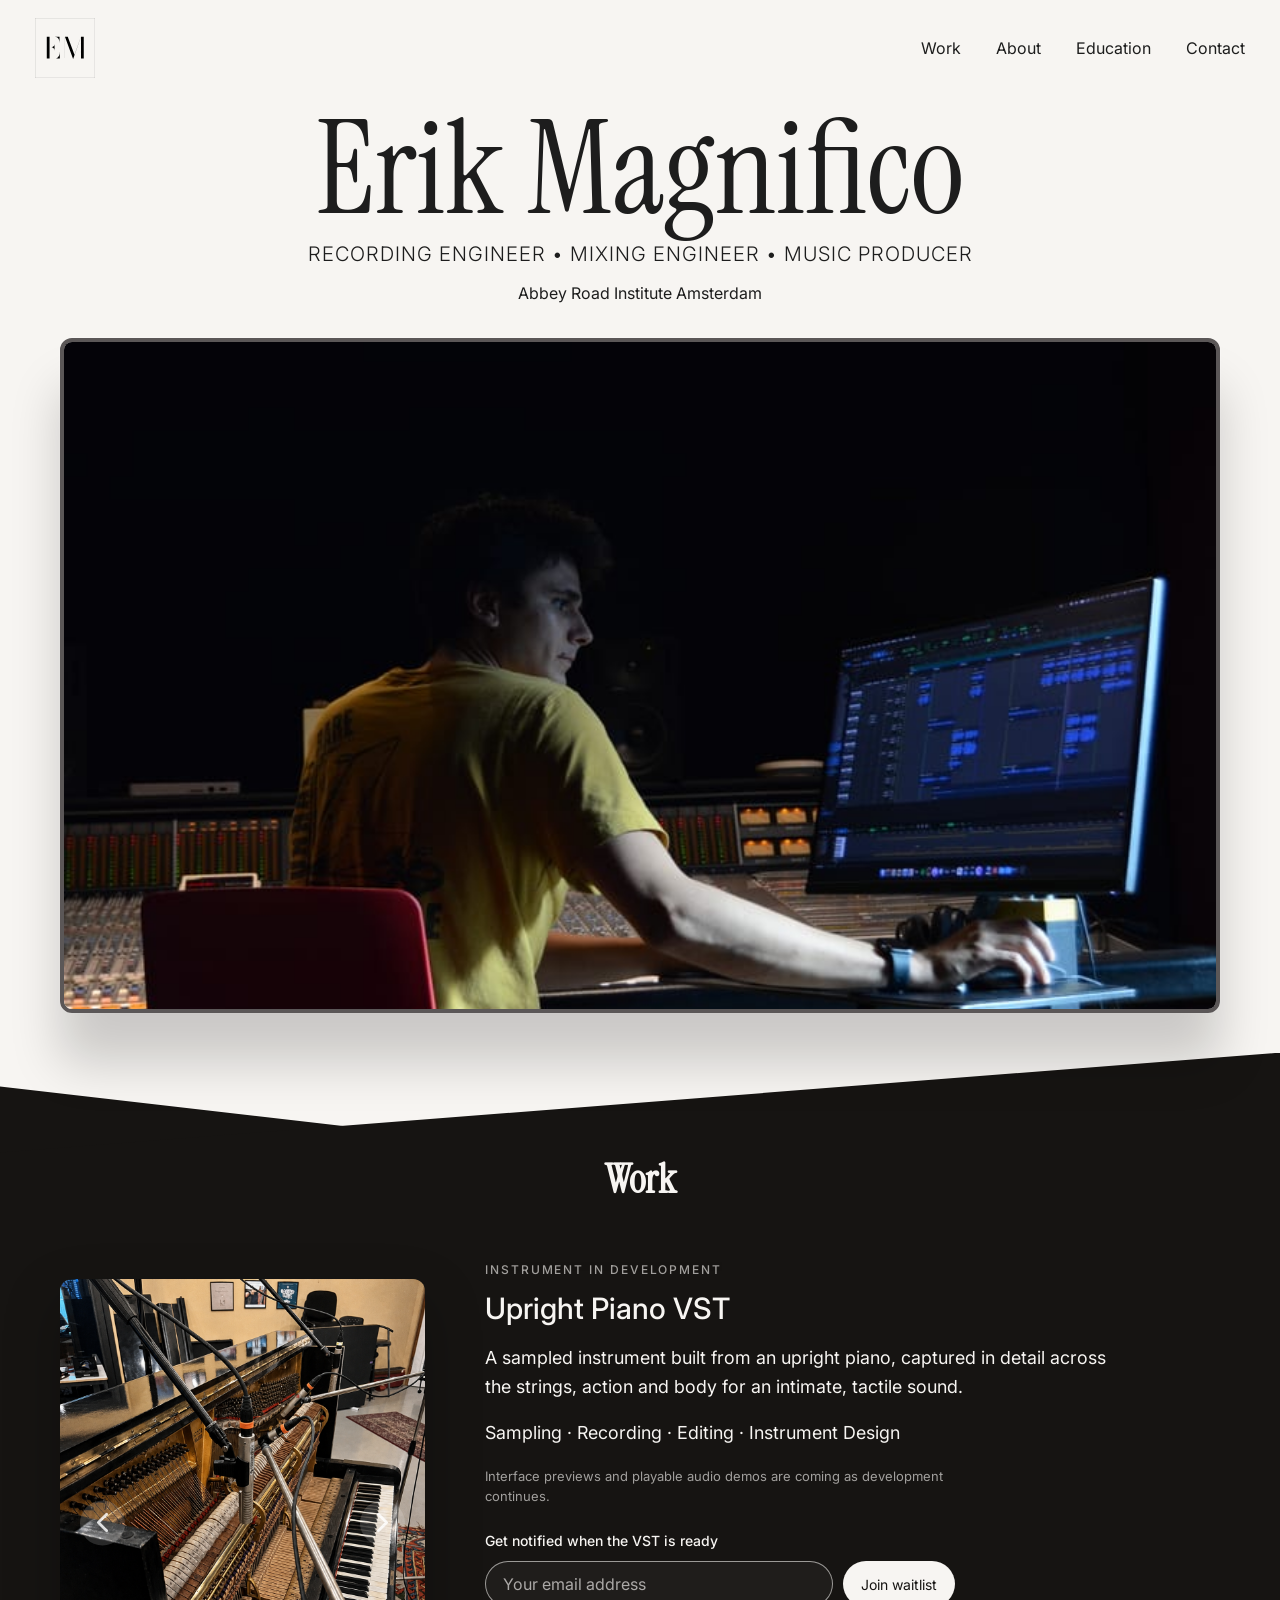
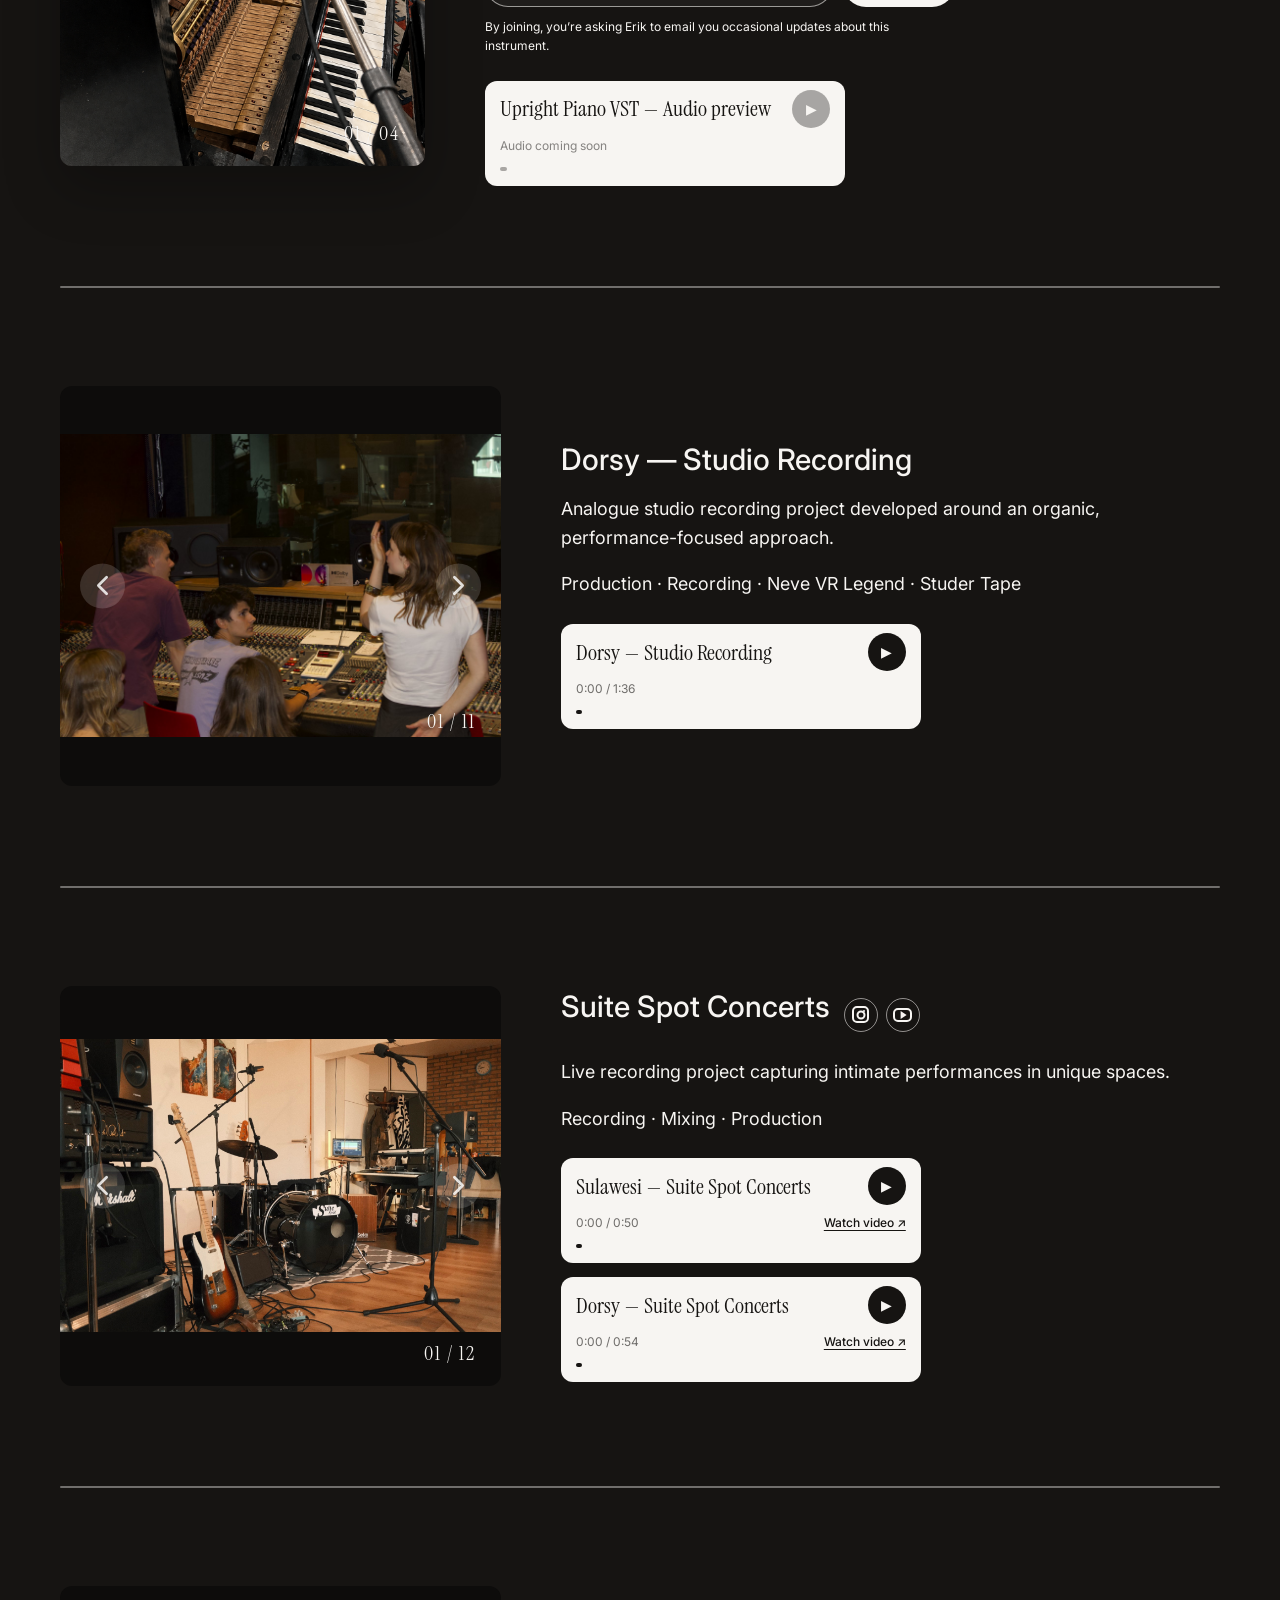
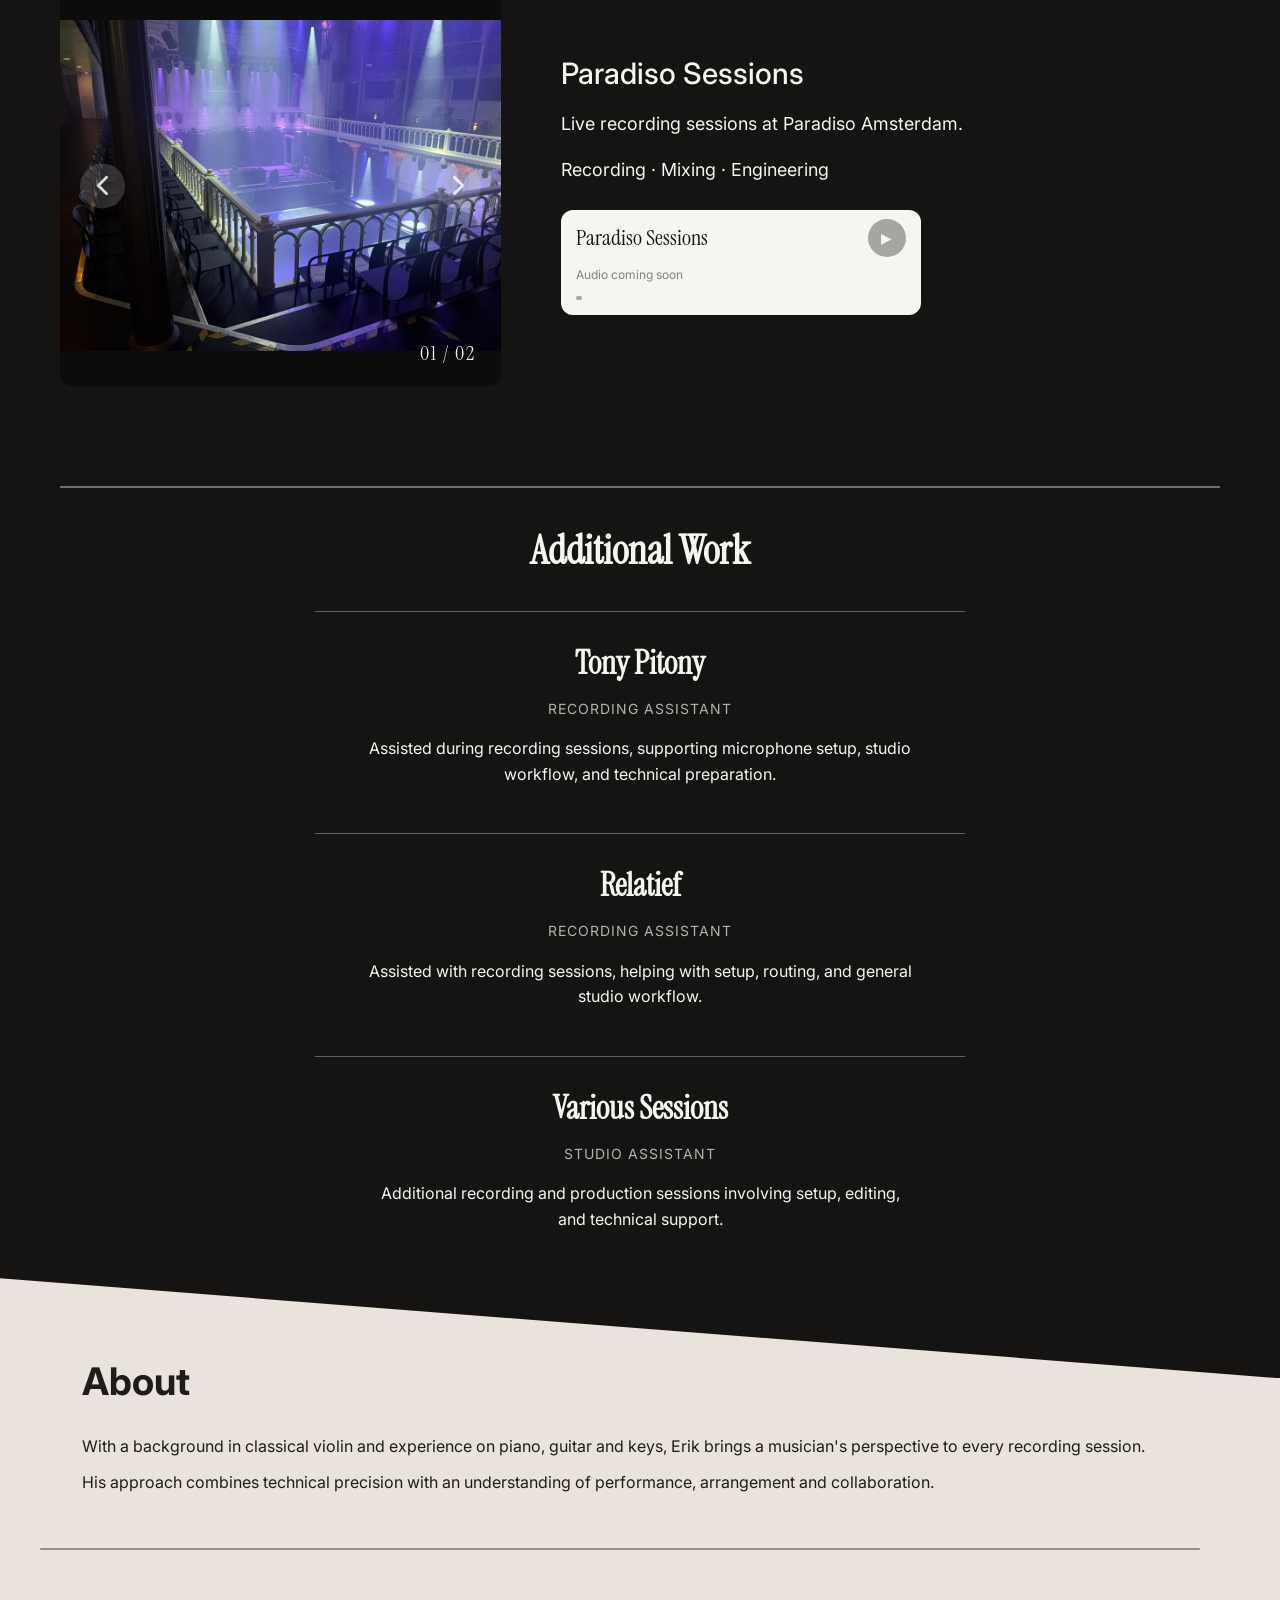
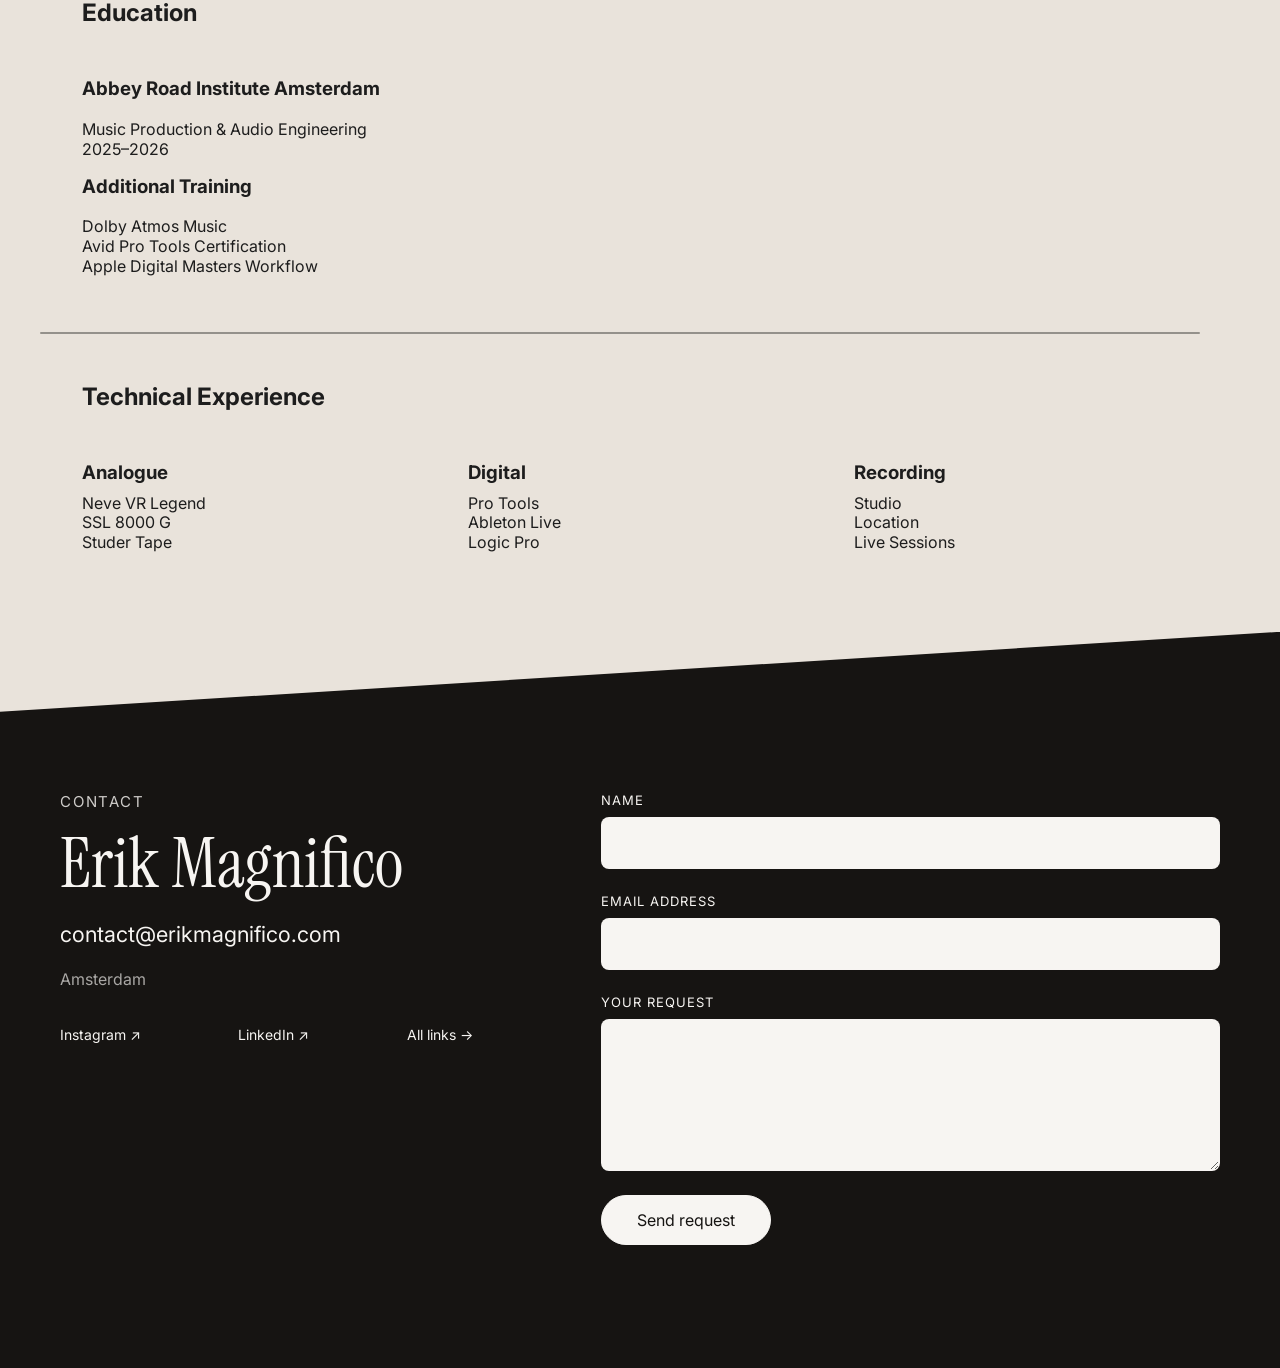
==== commit b58874a6: "added /links" ====
--- a/index.html
+++ b/index.html
@@ -820,8 +820,14 @@
 </a>
 
 <p class="contact-location">
-    Amsterdam · Copenhagen
-</p>
+    Amsterdam
+</p>
+
+<nav class="contact-social-nav" aria-label="Erik Magnifico’s social links">
+    <a href="https://www.instagram.com/erik.magnifico/" target="_blank" rel="noopener noreferrer">Instagram ↗</a>
+    <a href="https://www.linkedin.com/in/erikmagnifico" target="_blank" rel="noopener noreferrer">LinkedIn ↗</a>
+    <a href="links/index.html">All links →</a>
+</nav>
 
 </div>
 
--- a/css/style.css
+++ b/css/style.css
@@ -880,6 +880,27 @@
 }
 
 
+.contact-social-nav {
+    display:flex;
+    flex-wrap:wrap;
+    gap:10px 18px;
+    margin-top:24px;
+}
+
+.contact-social-nav a {
+    min-height:44px;
+    display:inline-flex;
+    align-items:center;
+    color:#f7f5f2;
+    font-size:14px;
+    text-decoration:none;
+}
+
+.contact-social-nav a:hover {
+    opacity:0.65;
+}
+
+
 .contact-form {
 
     display:grid;
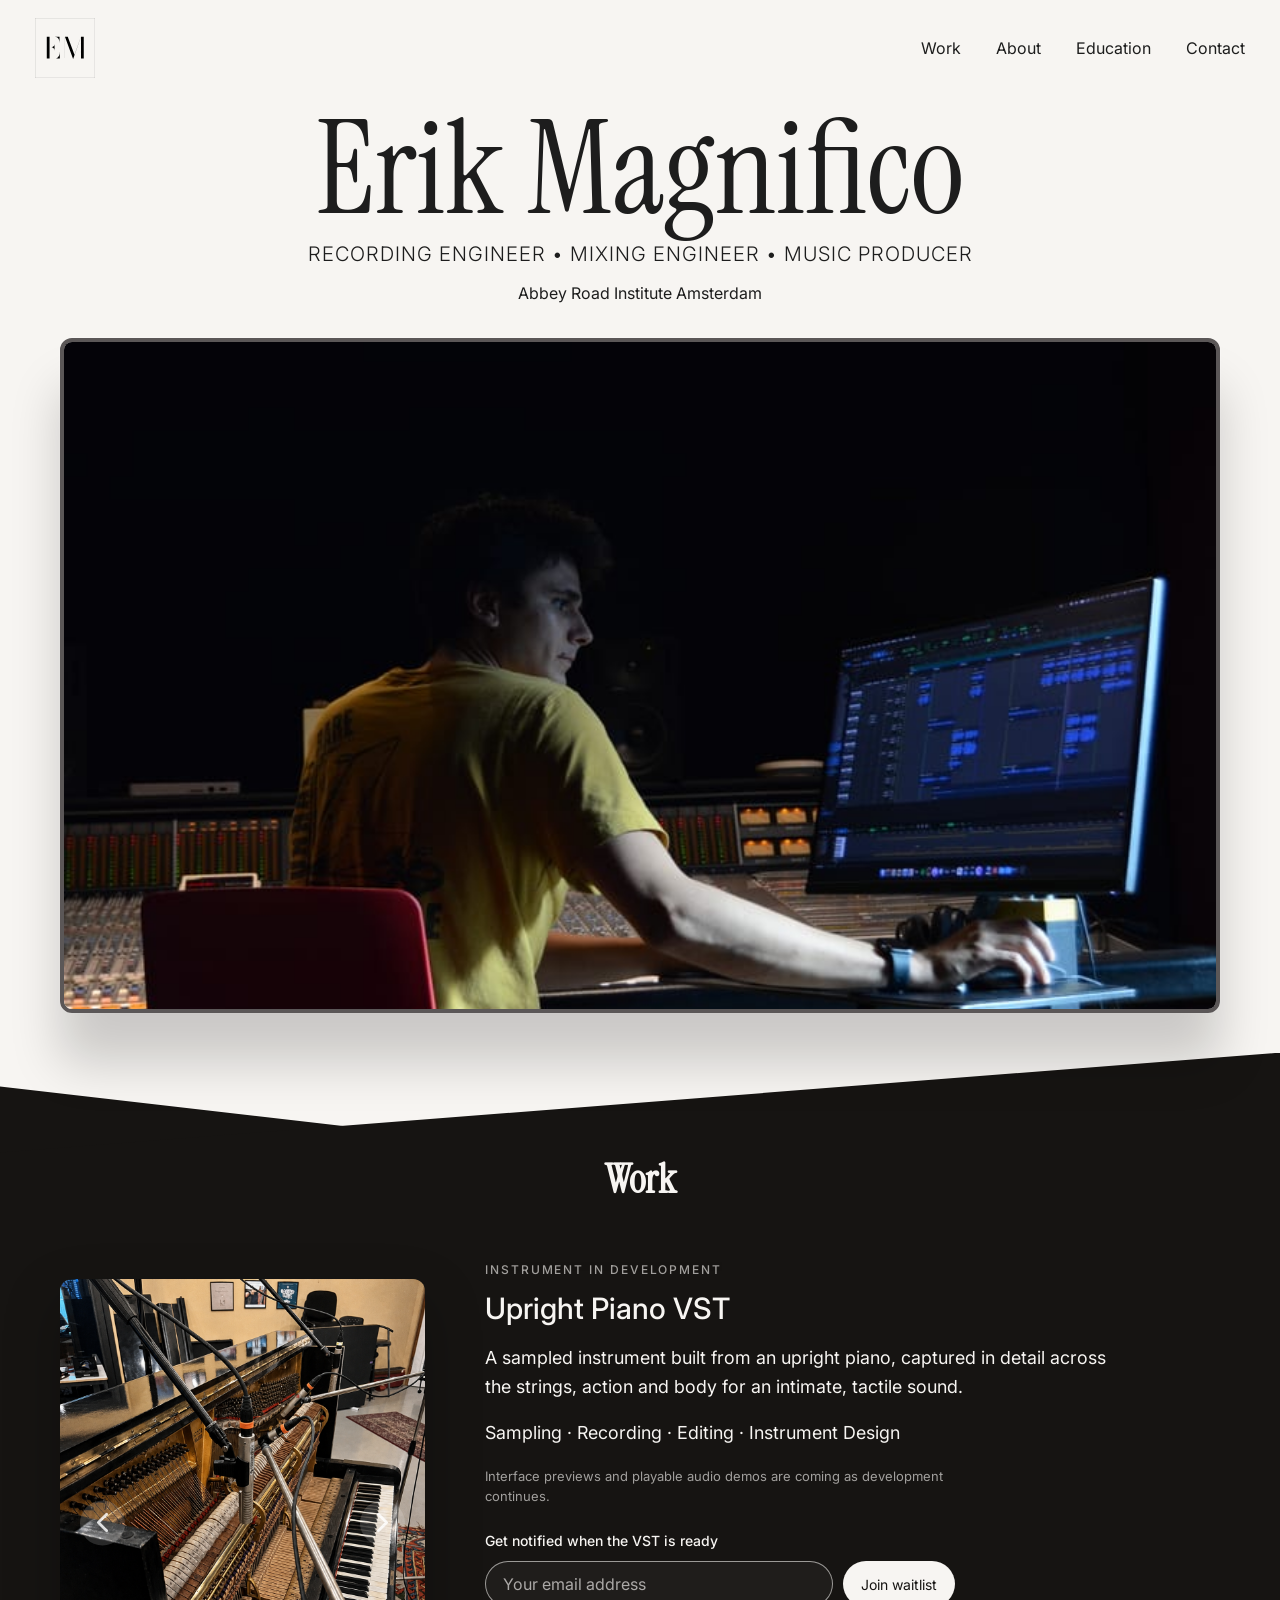
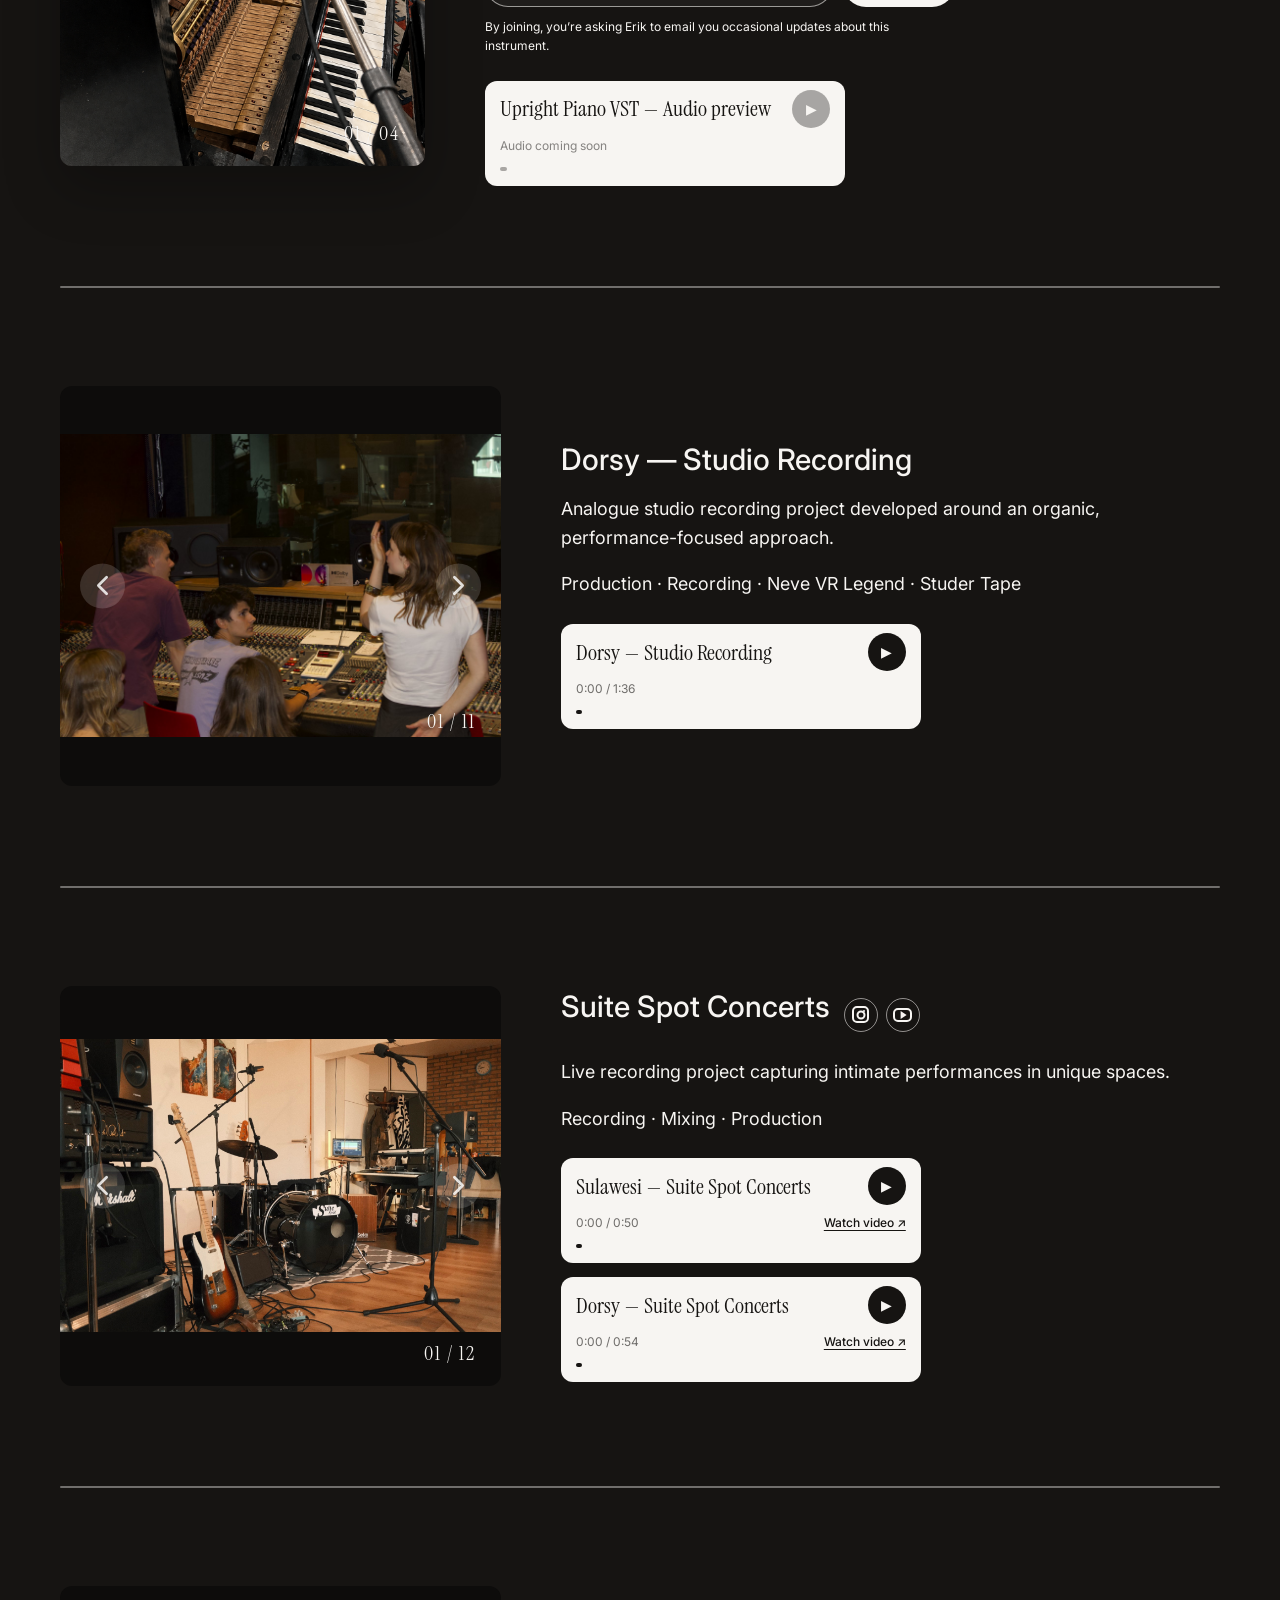
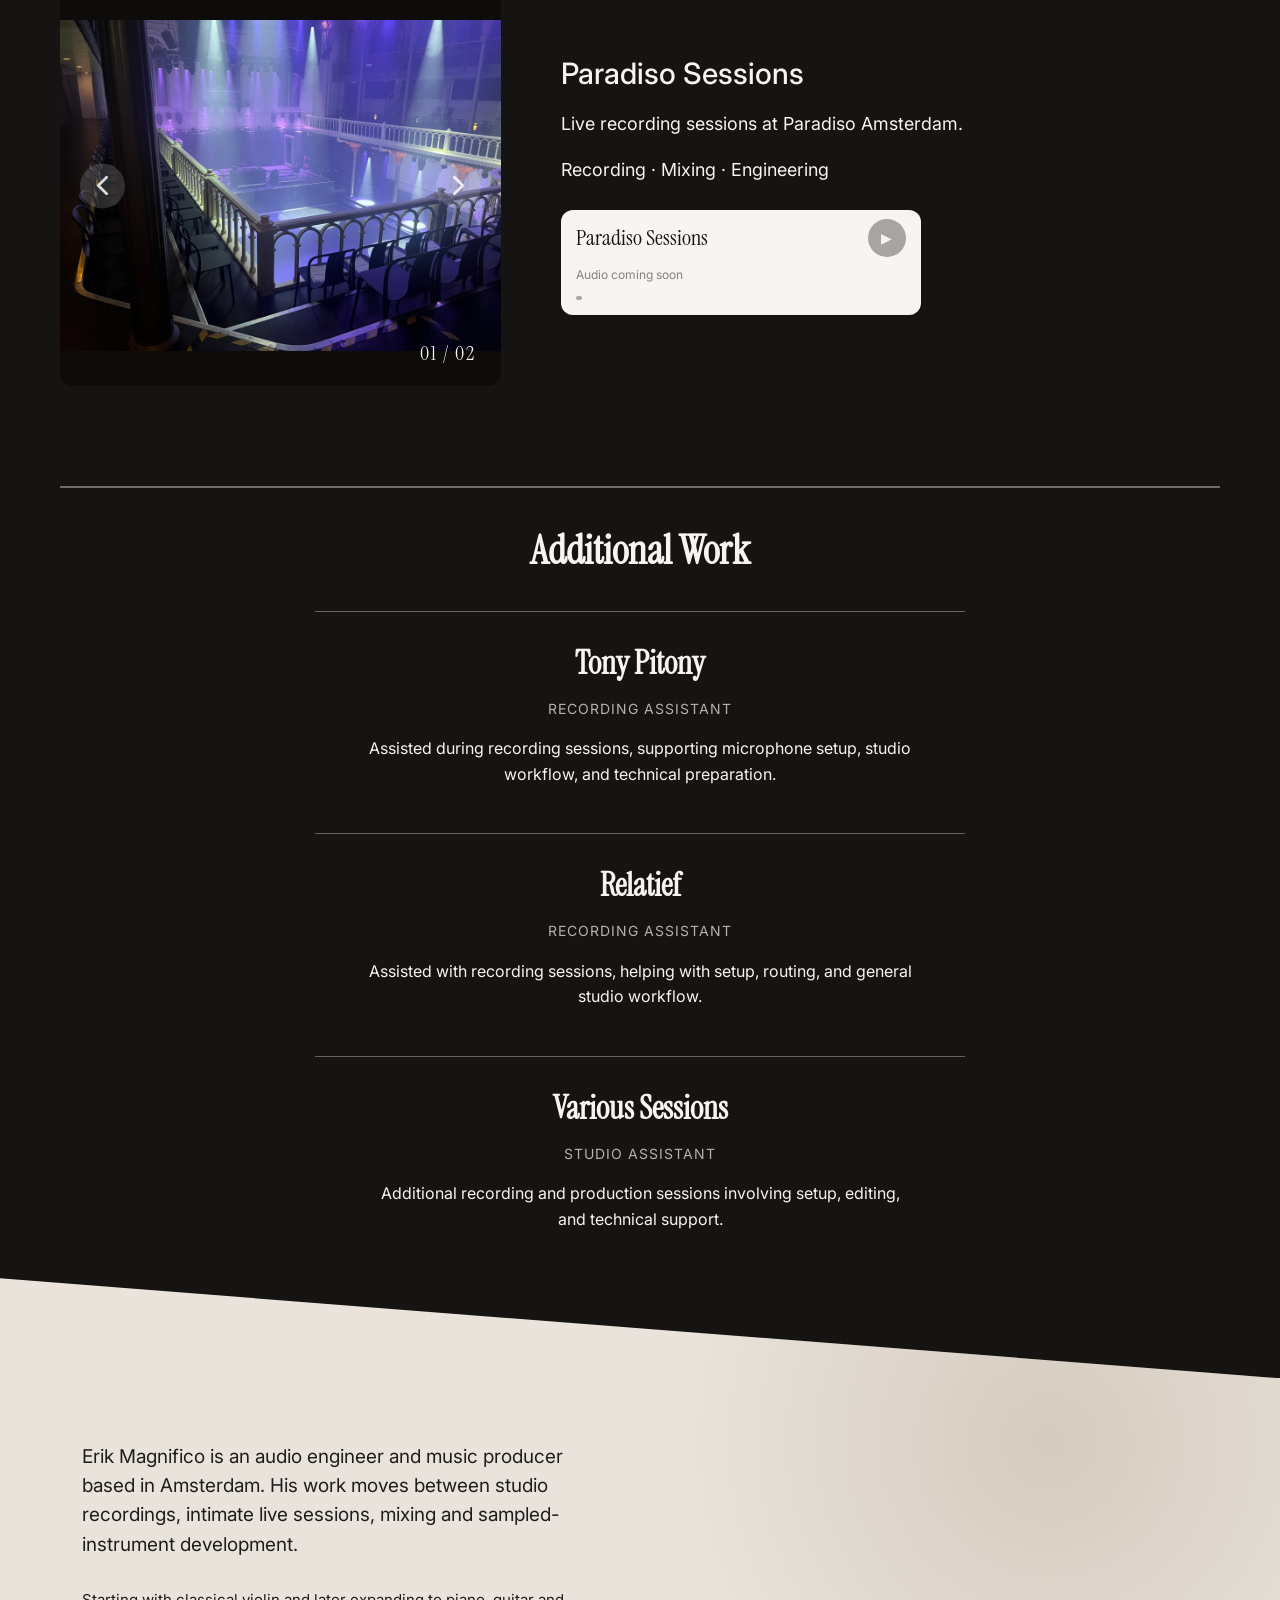
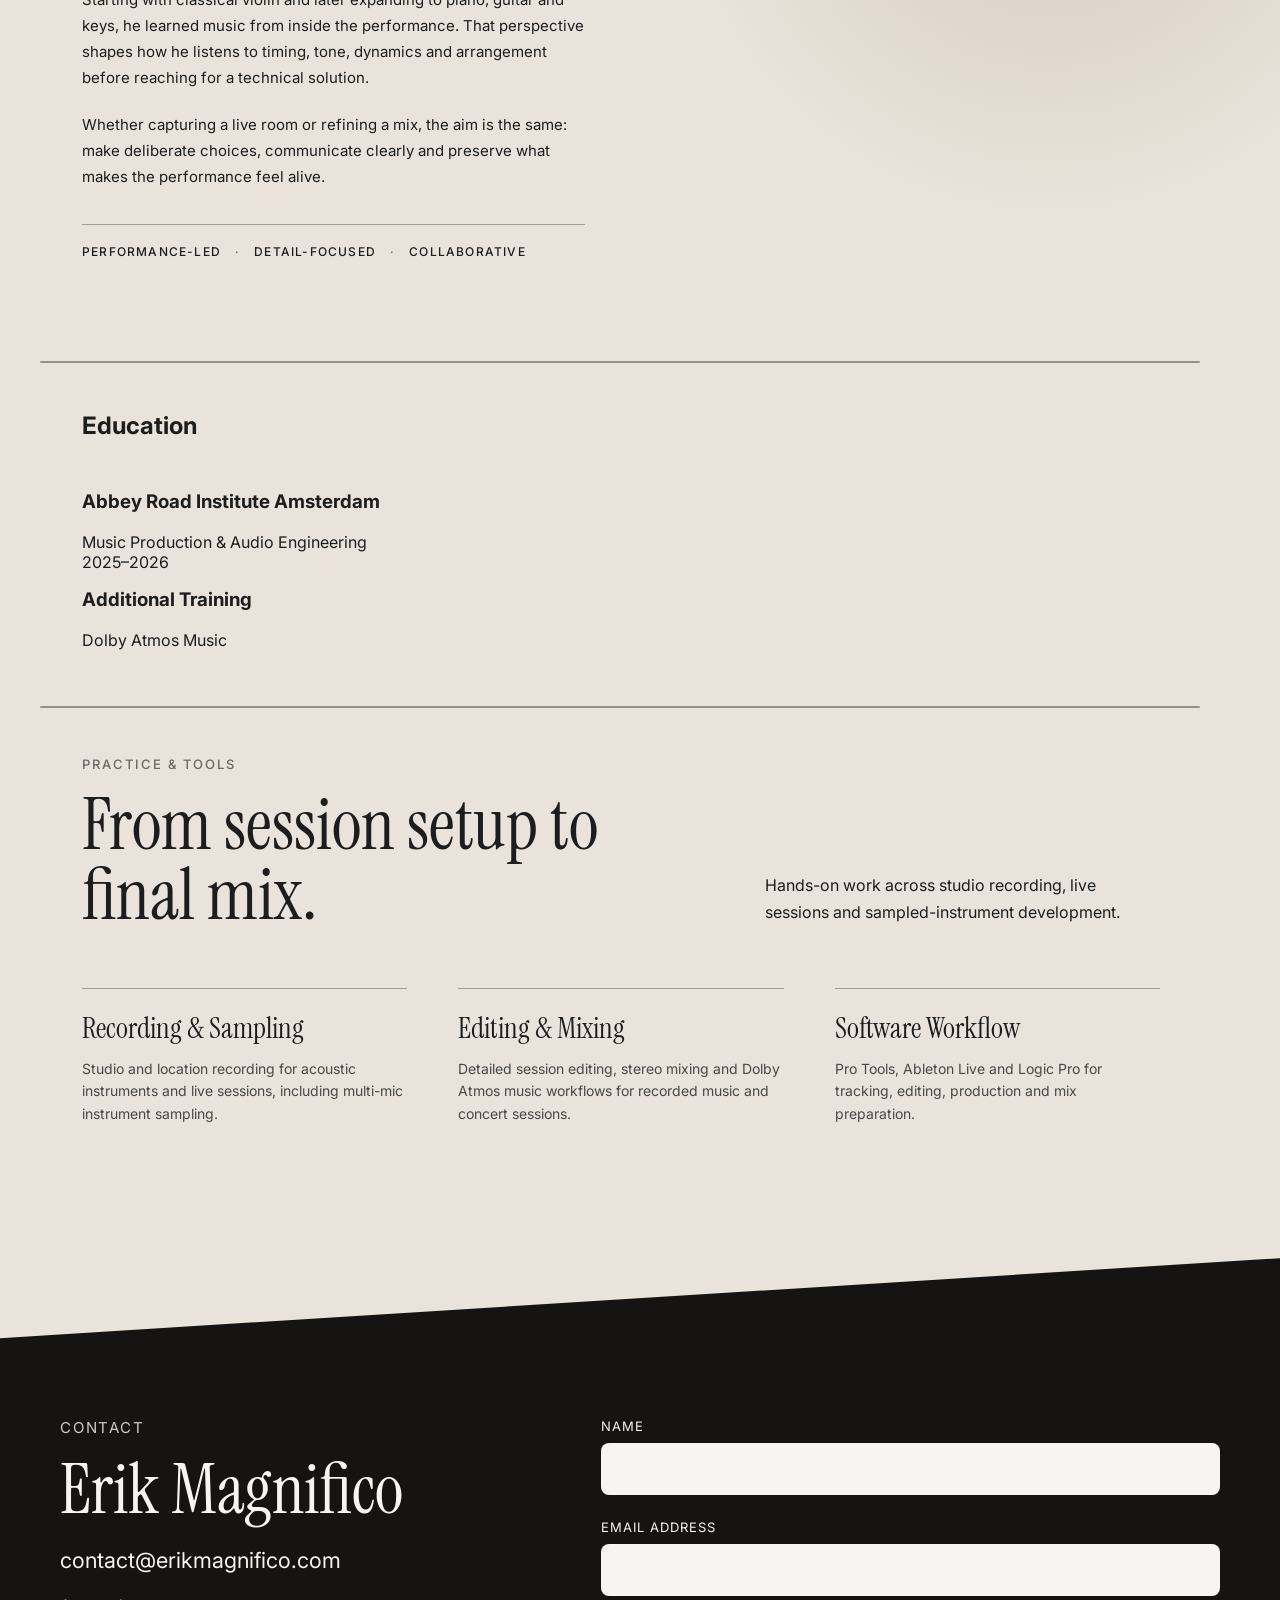
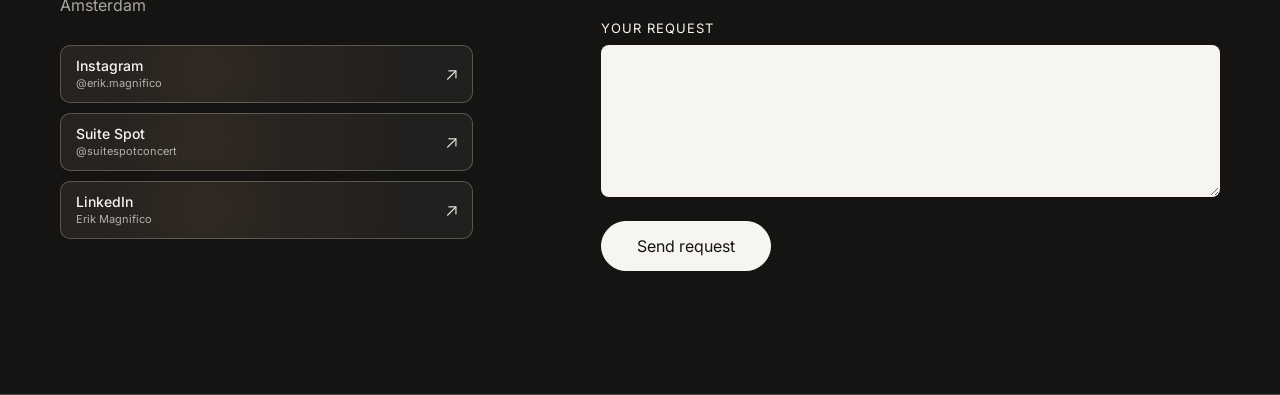
==== commit 63fd5538: "text fixed and over all link section adn contact sections adaption" ====
--- a/index.html
+++ b/index.html
@@ -29,7 +29,7 @@
 
 <link rel="icon" type="image/svg+xml" href="favicon.svg?v=2">
 
-<link rel="stylesheet" href="css/style.css?v=20260827-cleanup">
+<link rel="stylesheet" href="css/style.css?v=20260830-about">
 
 </head>
 
@@ -665,23 +665,32 @@
 
 <section id="about" class="about-preview neutral-section">
 
-
-<h2>
-About
-</h2>
-
-
-<p>
-With a background in classical violin and experience on
-piano, guitar and keys, Erik brings a musician's perspective
-to every recording session.
-</p>
-
-
-<p>
-His approach combines technical precision with an
-understanding of performance, arrangement and collaboration.
-</p>
+<div class="about-layout">
+    <header class="about-heading">
+        <p class="about-kicker">About</p>
+        <h2>A musician’s ear behind the desk.</h2>
+    </header>
+
+    <div class="about-copy">
+        <p class="about-lead">
+            Erik Magnifico is an audio engineer and music producer based in Amsterdam. His work moves between studio recordings, intimate live sessions, mixing and sampled-instrument development.
+        </p>
+
+        <p>
+            Starting with classical violin and later expanding to piano, guitar and keys, he learned music from inside the performance. That perspective shapes how he listens to timing, tone, dynamics and arrangement before reaching for a technical solution.
+        </p>
+
+        <p>
+            Whether capturing a live room or refining a mix, the aim is the same: make deliberate choices, communicate clearly and preserve what makes the performance feel alive.
+        </p>
+
+        <div class="about-signals" aria-label="Erik’s working approach">
+            <span>Performance-led</span>
+            <span>Detail-focused</span>
+            <span>Collaborative</span>
+        </div>
+    </div>
+</div>
 
 
 </section>
@@ -720,10 +729,6 @@
 
 <p>
 Dolby Atmos Music
-<br>
-Avid Pro Tools Certification
-<br>
-Apple Digital Masters Workflow
 </p>
 
 
@@ -737,63 +742,35 @@
 
 <section class="technical-preview neutral-section">
 
-
-<h2>
-Technical Experience
-</h2>
-
-
+<div class="technical-heading">
+    <p class="technical-kicker">Practice &amp; tools</p>
+    <h2>From session setup to final mix.</h2>
+    <p class="technical-intro">
+        Hands-on work across studio recording, live sessions and sampled-instrument development.
+    </p>
+</div>
 
 <div class="technical-grid">
-
-
-<div>
-
-<h3>
-Analogue
-</h3>
-
-<p>
-Neve VR Legend<br>
-SSL 8000 G<br>
-Studer Tape
-</p>
-
-</div>
-
-
-
-<div>
-
-<h3>
-Digital
-</h3>
-
-<p>
-Pro Tools<br>
-Ableton Live<br>
-Logic Pro
-</p>
-
-</div>
-
-
-
-<div>
-
-<h3>
-Recording
-</h3>
-
-<p>
-Studio<br>
-Location<br>
-Live Sessions
-</p>
-
-</div>
-
-
+    <article class="technical-card">
+        <h3>Recording &amp; Sampling</h3>
+        <p>
+            Studio and location recording for acoustic instruments and live sessions, including multi-mic instrument sampling.
+        </p>
+    </article>
+
+    <article class="technical-card">
+        <h3>Editing &amp; Mixing</h3>
+        <p>
+            Detailed session editing, stereo mixing and Dolby Atmos music workflows for recorded music and concert sessions.
+        </p>
+    </article>
+
+    <article class="technical-card">
+        <h3>Software Workflow</h3>
+        <p>
+            Pro Tools, Ableton Live and Logic Pro for tracking, editing, production and mix preparation.
+        </p>
+    </article>
 </div>
 
 
@@ -824,9 +801,27 @@
 </p>
 
 <nav class="contact-social-nav" aria-label="Erik Magnifico’s social links">
-    <a href="https://www.instagram.com/erik.magnifico/" target="_blank" rel="noopener noreferrer">Instagram ↗</a>
-    <a href="https://www.linkedin.com/in/erikmagnifico" target="_blank" rel="noopener noreferrer">LinkedIn ↗</a>
-    <a href="links/index.html">All links →</a>
+    <a href="https://www.instagram.com/erik.magnifico/" target="_blank" rel="noopener noreferrer">
+        <span>
+            <strong>Instagram</strong>
+            <small>@erik.magnifico</small>
+        </span>
+        <span class="contact-link-arrow" aria-hidden="true">↗</span>
+    </a>
+    <a href="https://www.instagram.com/suitespotconcert/" target="_blank" rel="noopener noreferrer">
+        <span>
+            <strong>Suite Spot</strong>
+            <small>@suitespotconcert</small>
+        </span>
+        <span class="contact-link-arrow" aria-hidden="true">↗</span>
+    </a>
+    <a href="https://www.linkedin.com/in/erikmagnifico" target="_blank" rel="noopener noreferrer">
+        <span>
+            <strong>LinkedIn</strong>
+            <small>Erik Magnifico</small>
+        </span>
+        <span class="contact-link-arrow" aria-hidden="true">↗</span>
+    </a>
 </nav>
 
 </div>
--- a/css/style.css
+++ b/css/style.css
@@ -881,23 +881,70 @@
 
 
 .contact-social-nav {
+    width:100%;
+    max-width:420px;
+    display:grid;
+    grid-template-columns:1fr;
+    gap:10px;
+    margin-top:30px;
+}
+
+.contact-social-nav a {
+    min-height:58px;
     display:flex;
-    flex-wrap:wrap;
-    gap:10px 18px;
-    margin-top:24px;
-}
-
-.contact-social-nav a {
-    min-height:44px;
-    display:inline-flex;
     align-items:center;
+    justify-content:space-between;
+    gap:14px;
+    padding:10px 13px 10px 15px;
+    border:1px solid rgba(247,245,242,0.24);
+    border-radius:10px;
+    background:
+        radial-gradient(circle at 35% 45%, rgba(168,108,58,0.11), rgba(123,93,66,0.045) 38%, transparent 72%),
+        rgba(247,245,242,0.055);
     color:#f7f5f2;
+    text-align:left;
+    text-decoration:none;
+    transition:background 180ms ease, border-color 180ms ease, transform 180ms ease;
+}
+
+.contact-social-nav strong,
+.contact-social-nav small {
+    display:block;
+}
+
+.contact-social-nav strong {
     font-size:14px;
-    text-decoration:none;
+    font-weight:500;
+    line-height:1.25;
+}
+
+.contact-social-nav small {
+    margin-top:2px;
+    font-size:11px;
+    line-height:1.3;
+    opacity:0.68;
+}
+
+.contact-link-arrow {
+    flex:0 0 auto;
+    font-size:18px;
+    font-weight:300;
+    line-height:1;
 }
 
 .contact-social-nav a:hover {
-    opacity:0.65;
+    border-color:rgba(247,245,242,0.52);
+    background:
+        radial-gradient(circle at 35% 45%, rgba(181,116,61,0.18), rgba(123,93,66,0.07) 42%, transparent 74%),
+        rgba(247,245,242,0.1);
+    transform:translateY(-2px);
+}
+
+@media (max-width: 480px) {
+    .contact-social-nav {
+        max-width:360px;
+        grid-template-columns:1fr;
+    }
 }
 
 
@@ -1934,6 +1981,208 @@
 
 }
 
+.about-preview {
+    padding-top:clamp(110px, 9vw, 150px) !important;
+    padding-bottom:clamp(78px, 8vw, 118px);
+    background:
+        radial-gradient(circle at 82% 24%, rgba(123,93,66,0.18), transparent 32%),
+        #e9e3db;
+}
+
+.about-layout {
+    display:grid;
+    grid-template-columns:minmax(0, 0.9fr) minmax(360px, 0.8fr);
+    align-items:start;
+    gap:clamp(60px, 10vw, 150px);
+}
+
+.about-kicker {
+    display:flex;
+    align-items:center;
+    gap:11px;
+    margin:0 0 25px;
+    font-size:13px;
+    font-weight:500;
+    letter-spacing:0.15em;
+    text-transform:uppercase;
+    opacity:0.66;
+}
+
+.about-kicker::before {
+    content:"";
+    width:8px;
+    height:8px;
+    flex:0 0 auto;
+    border-radius:50%;
+    background:#8a5d3b;
+}
+
+.about-heading h2 {
+    max-width:650px;
+    margin:0;
+    font-family:"Instrument Serif", serif;
+    font-size:clamp(56px, 6.2vw, 92px);
+    font-weight:400;
+    line-height:0.94;
+}
+
+.about-copy {
+    max-width:590px;
+    padding-top:48px;
+}
+
+.about-copy p {
+    margin:0 0 22px;
+    font-size:15px;
+    line-height:1.72;
+}
+
+.about-copy .about-lead {
+    margin-bottom:28px;
+    font-size:19px;
+    line-height:1.55;
+}
+
+.about-signals {
+    display:flex;
+    flex-wrap:wrap;
+    gap:10px 0;
+    margin-top:34px;
+    padding-top:19px;
+    border-top:1px solid rgba(22,20,18,0.34);
+}
+
+.about-signals span {
+    display:inline-flex;
+    align-items:center;
+    font-size:12px;
+    font-weight:500;
+    letter-spacing:0.1em;
+    text-transform:uppercase;
+}
+
+.about-signals span:not(:last-child)::after {
+    content:"·";
+    margin:0 14px;
+    color:#8a5d3b;
+}
+
+@media (max-width: 900px) {
+    .about-layout {
+        grid-template-columns:1fr;
+        gap:30px;
+    }
+
+    .about-copy {
+        max-width:680px;
+        padding-top:0;
+    }
+}
+
+@media (max-width: 768px) {
+    .about-preview {
+        padding-top:100px !important;
+        padding-bottom:72px;
+    }
+
+    .about-heading h2 {
+        font-size:clamp(52px, 15vw, 72px);
+    }
+
+    .about-copy .about-lead {
+        font-size:18px;
+    }
+}
+
+.technical-heading {
+    display:grid;
+    grid-template-columns:minmax(0, 1.2fr) minmax(260px, 0.8fr);
+    align-items:end;
+    gap:18px clamp(40px, 7vw, 100px);
+}
+
+.technical-kicker {
+    grid-column:1 / -1;
+    margin:0;
+    font-size:13px;
+    font-weight:500;
+    letter-spacing:0.15em;
+    text-transform:uppercase;
+    opacity:0.62;
+}
+
+.technical-heading h2 {
+    margin:0;
+    font-family:"Instrument Serif", serif;
+    font-size:clamp(50px, 5.6vw, 82px);
+    font-weight:400;
+    line-height:0.98;
+}
+
+.technical-intro {
+    max-width:430px;
+    margin:0 0 5px;
+    font-size:16px;
+    line-height:1.65;
+}
+
+.technical-preview .technical-grid {
+    display:grid;
+    grid-template-columns:repeat(3, minmax(0, 1fr));
+    gap:clamp(28px, 4vw, 60px);
+    margin-top:58px;
+}
+
+.technical-card {
+    min-height:190px;
+    padding:24px 0 0;
+    border-top:1px solid rgba(22,20,18,0.34);
+}
+
+.technical-card h3 {
+    margin:0 0 14px;
+    font-family:"Instrument Serif", serif;
+    font-size:clamp(27px, 2.3vw, 34px);
+    font-weight:400;
+    line-height:1.05;
+}
+
+.technical-card p {
+    margin:0;
+    font-size:14px;
+    line-height:1.6;
+    opacity:0.78;
+}
+
+@media (max-width: 900px) {
+    .technical-heading {
+        grid-template-columns:1fr;
+        gap:22px;
+    }
+
+    .technical-kicker {
+        grid-column:auto;
+    }
+
+    .technical-intro {
+        max-width:560px;
+    }
+
+    .technical-preview .technical-grid {
+        grid-template-columns:1fr;
+        gap:12px;
+        margin-top:42px;
+    }
+
+    .technical-card {
+        min-height:0;
+    }
+
+    .technical-card h3 {
+        margin-top:0;
+    }
+}
+
 
 @media (max-width: 768px) {
 
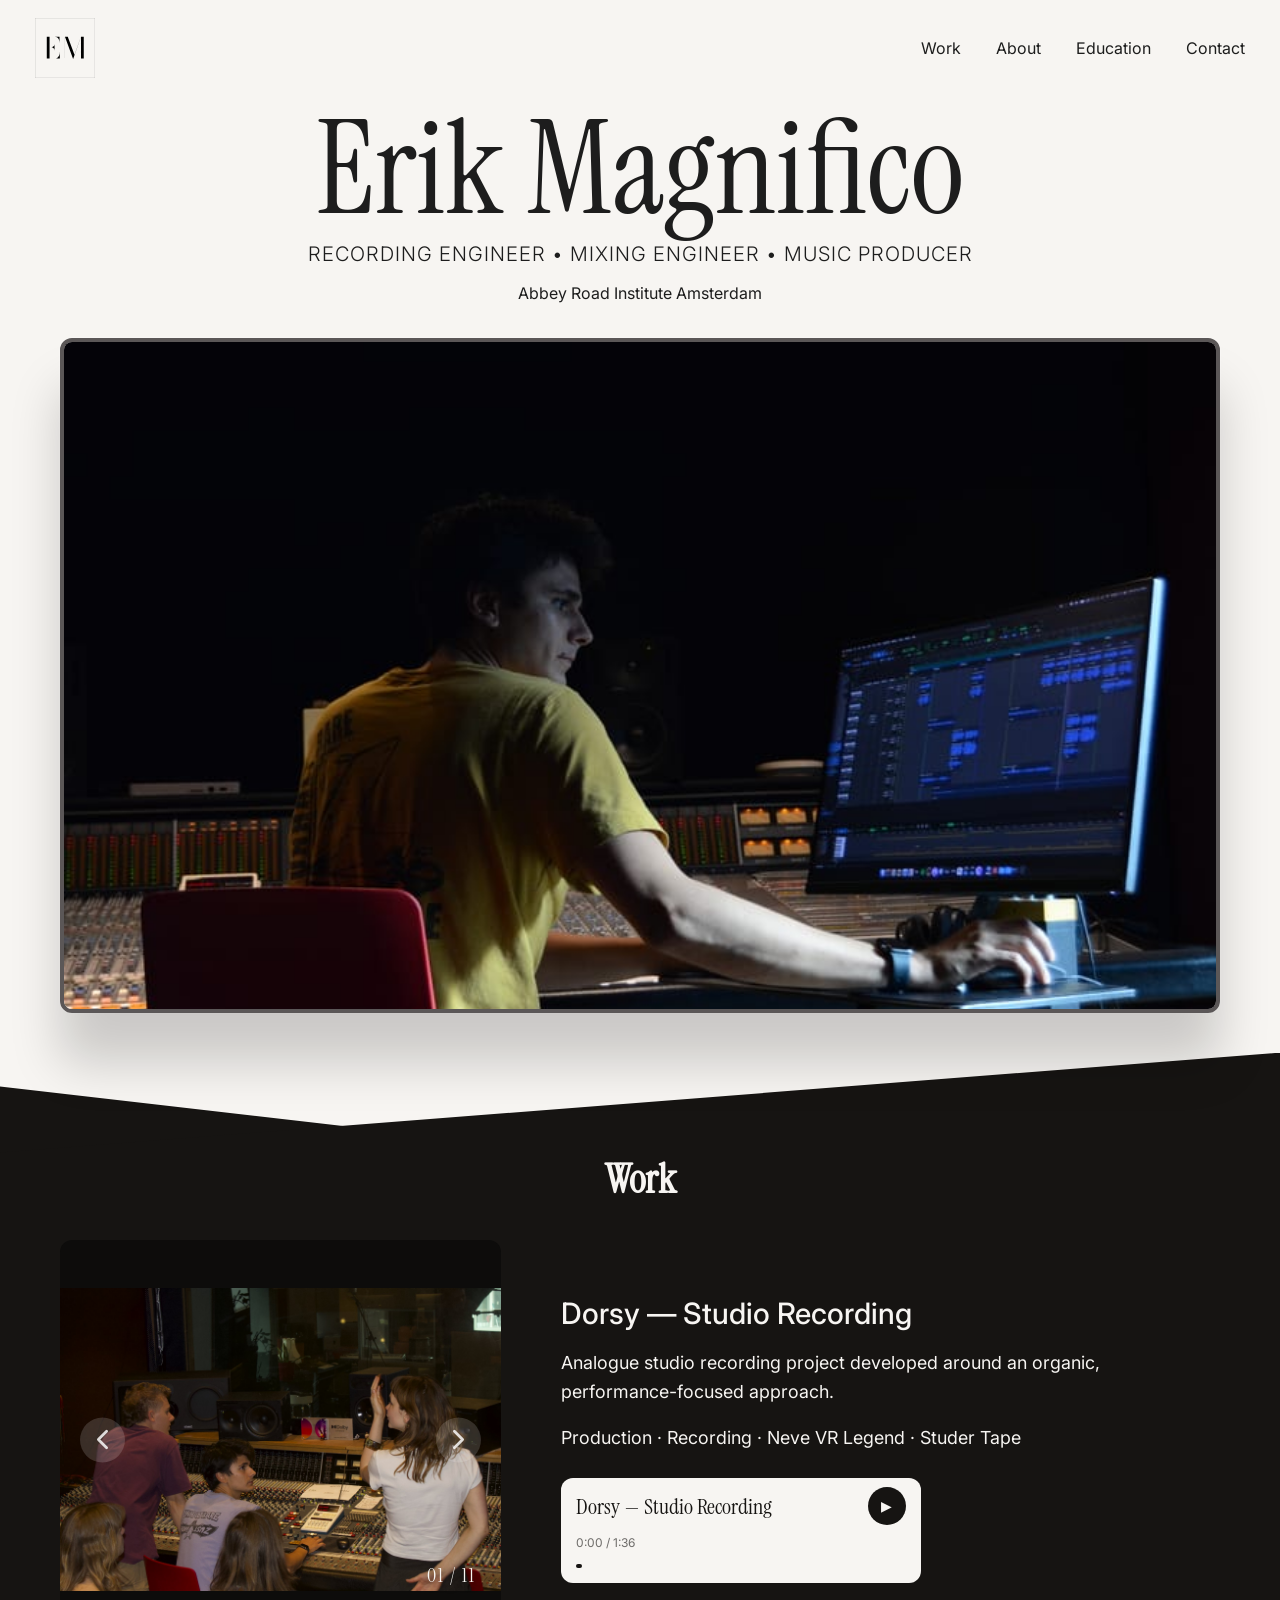
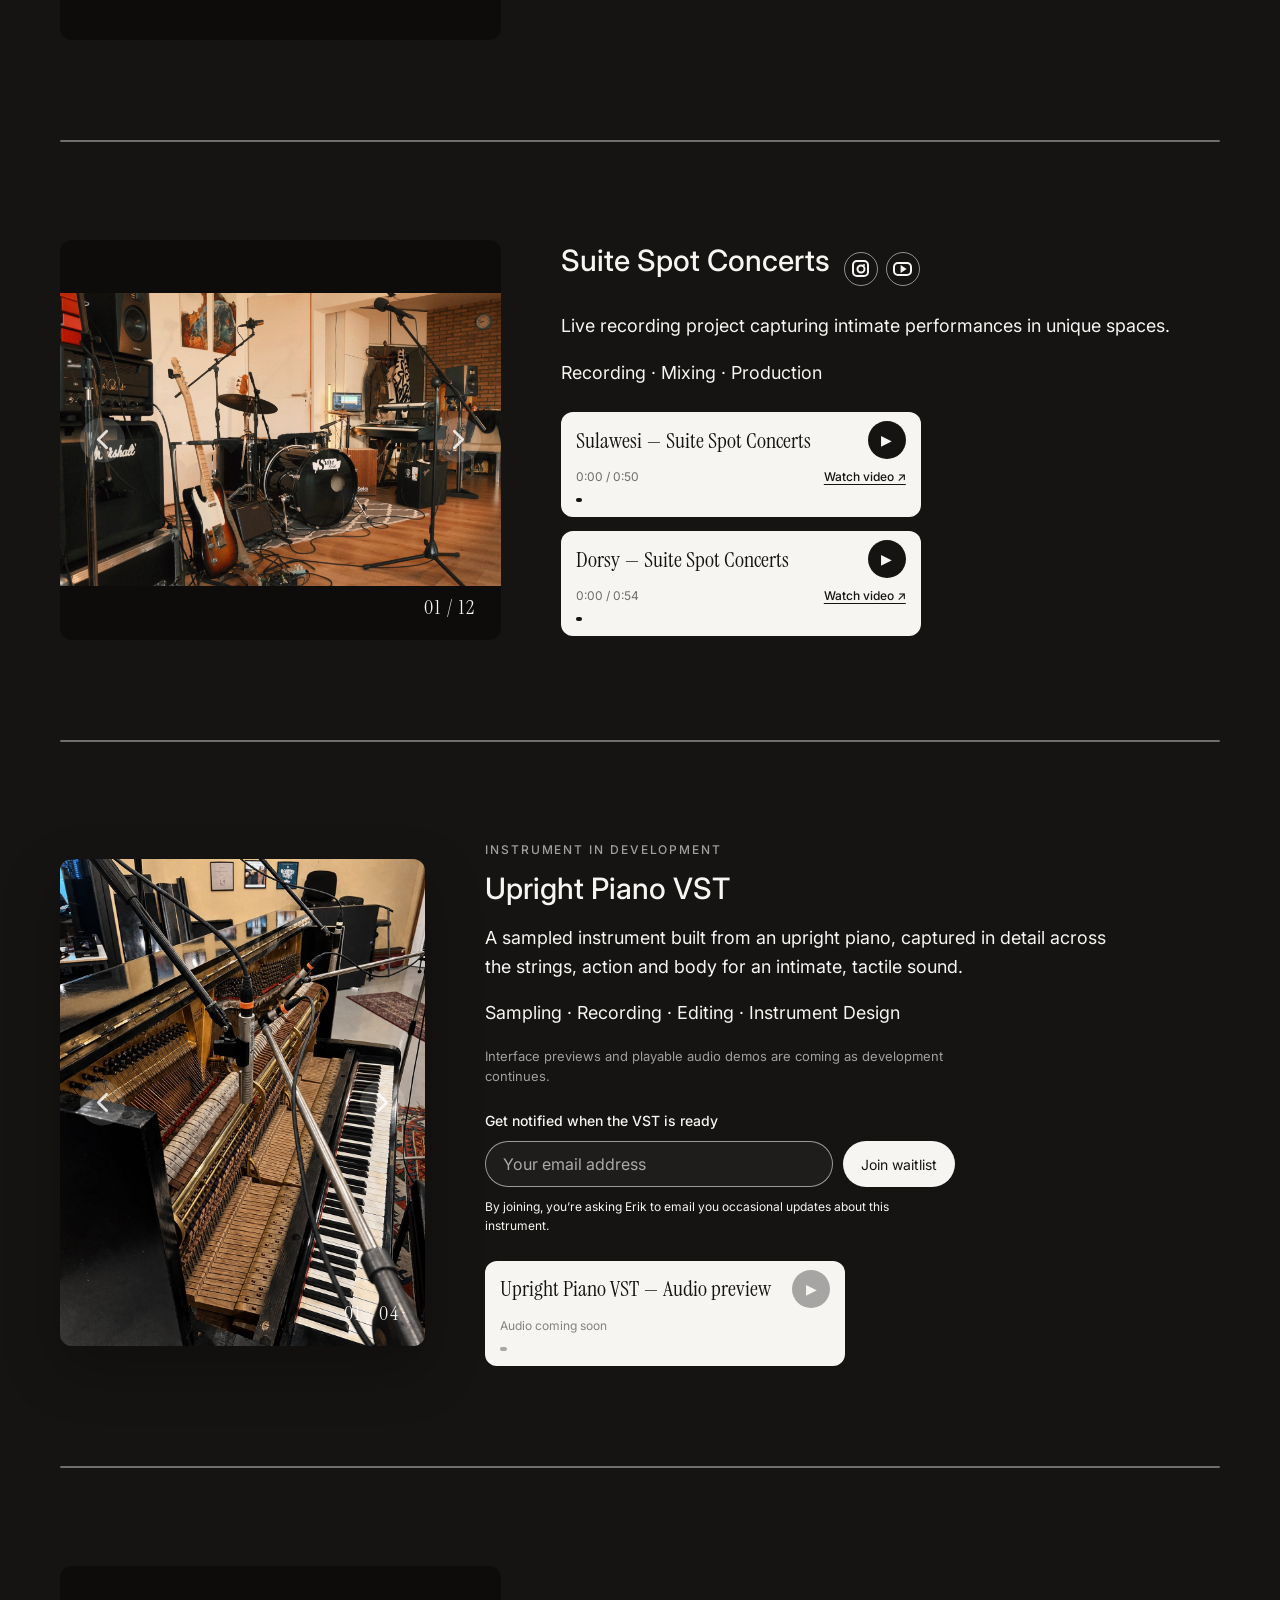
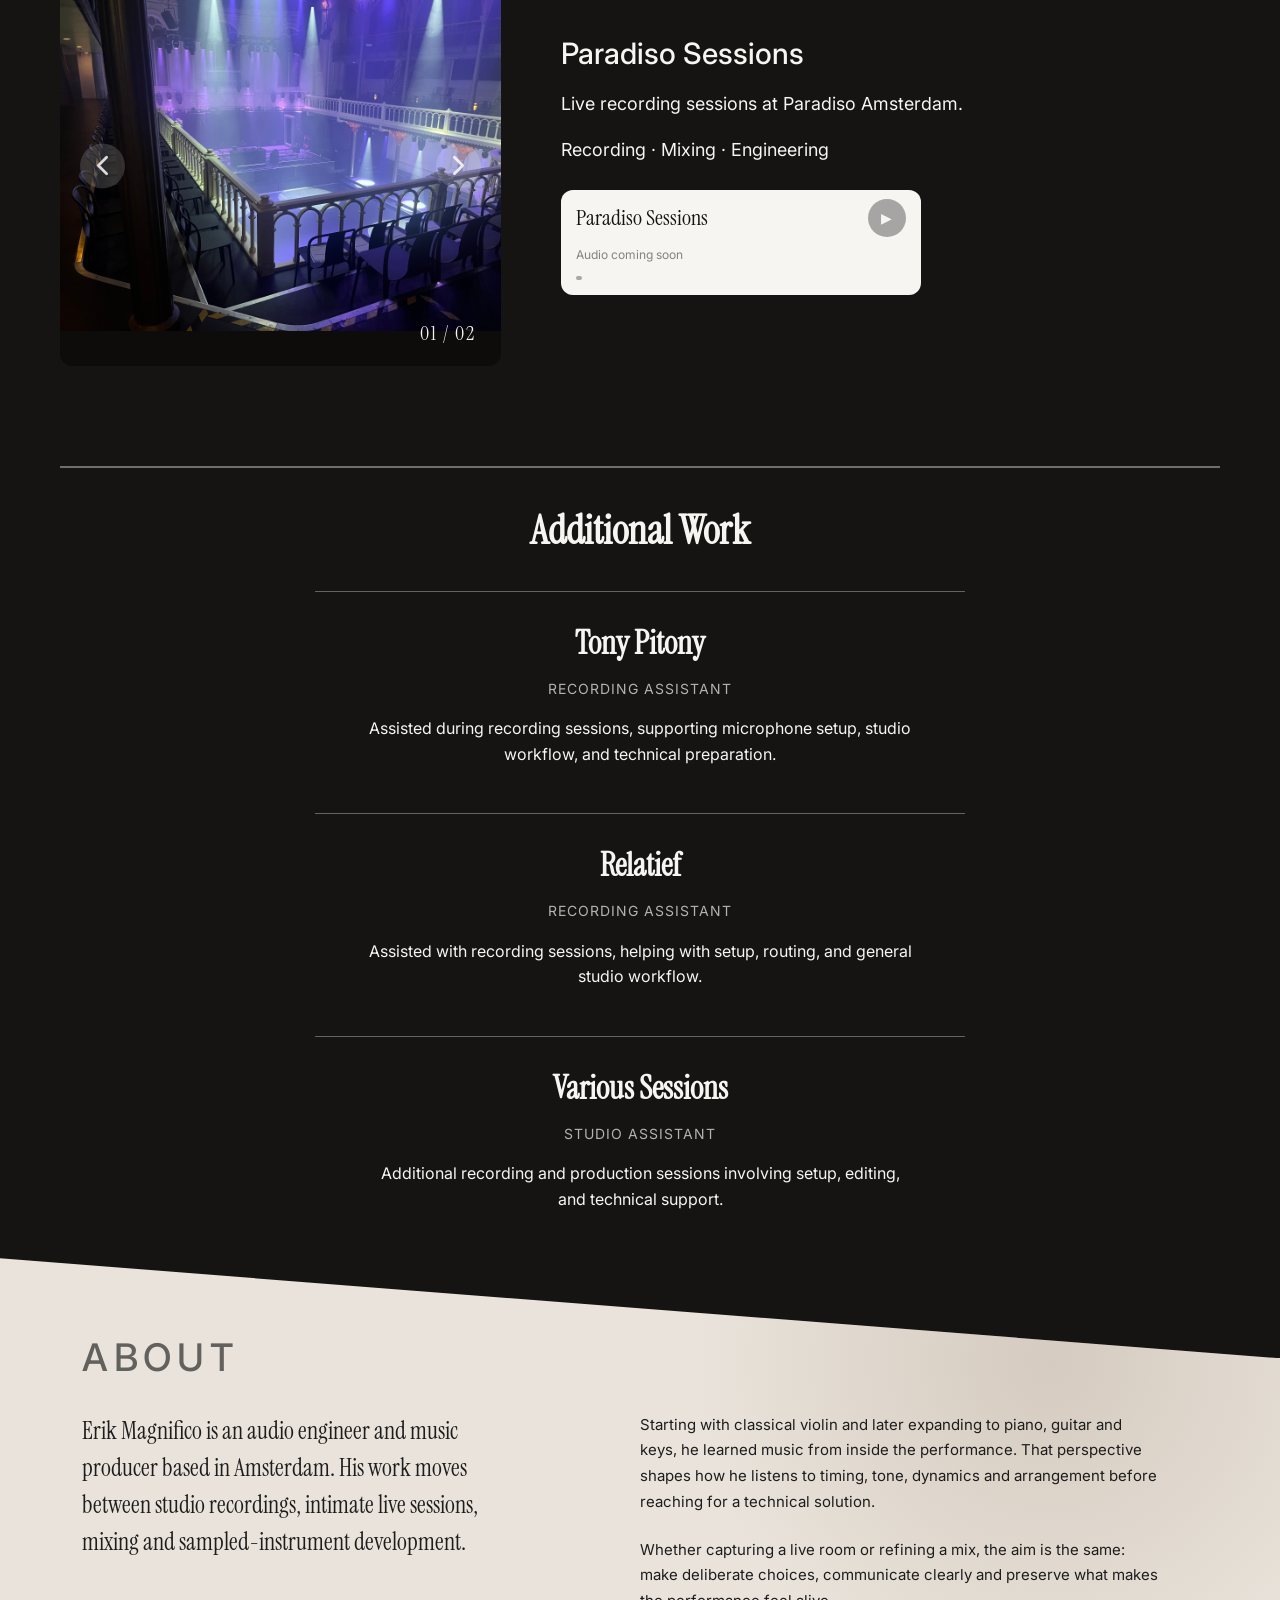
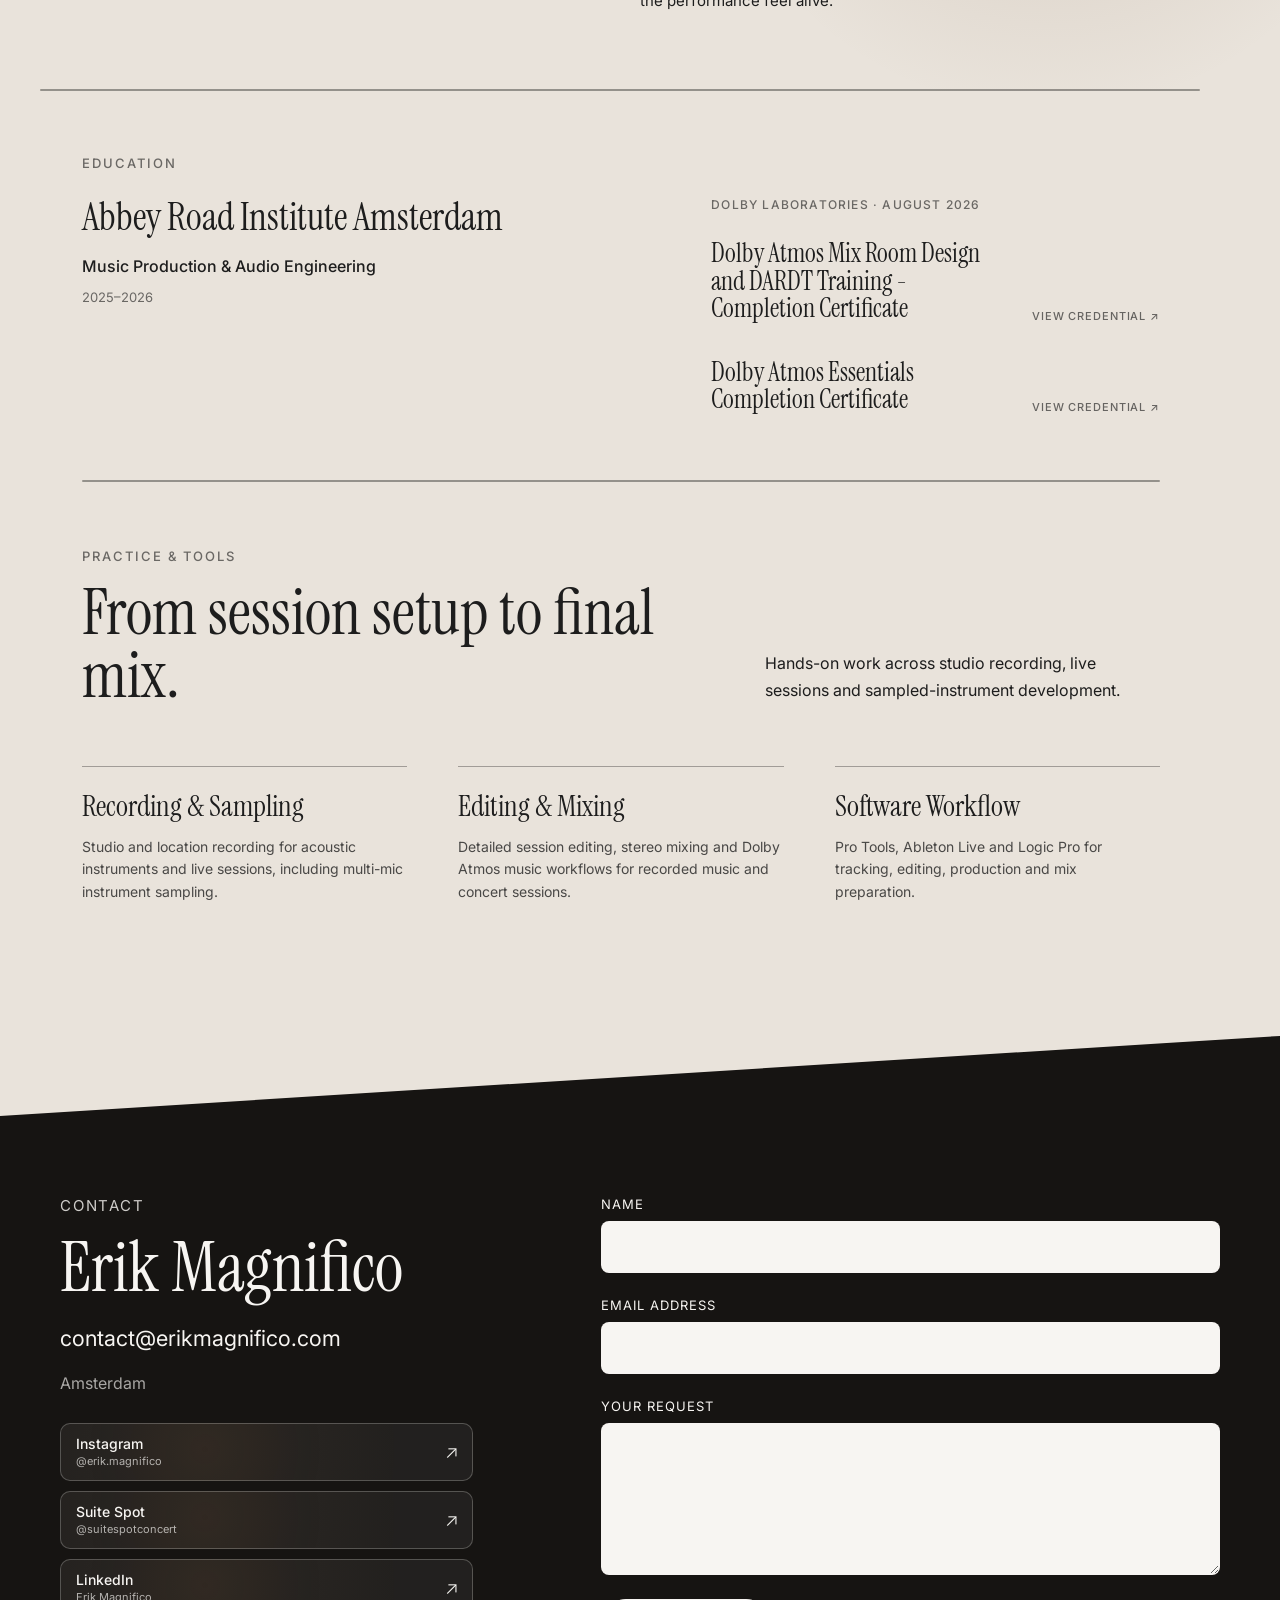
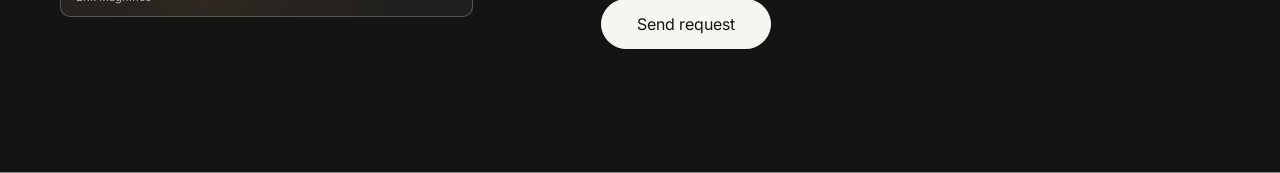
==== commit 5fc577be: "first proper release version" ====
--- a/index.html
+++ b/index.html
@@ -29,12 +29,14 @@
 
 <link rel="icon" type="image/svg+xml" href="favicon.svg?v=2">
 
-<link rel="stylesheet" href="css/style.css?v=20260830-about">
+<link rel="stylesheet" href="css/style.css?v=20260830-site-cleanup">
 
 </head>
 
 
 <body>
+
+<a class="skip-link" href="#main-content">Skip to main content</a>
 
 
 <header>
@@ -64,7 +66,7 @@
 
 
 
-<main>
+<main id="main-content">
 
 
 <section class="hero">
@@ -108,18 +110,18 @@
 Work
 </h2>
 
-<div class="project-preview vst-project">
+<div class="project-preview vst-project" id="vst" data-work-project="vst">
 
 
 <div class="slider vst-slider">
 
-    <img src="images/vst-session/vst-session-edited-01.png" class="slide active vst-session-photo" alt="Upright piano prepared with microphones for the VST sampling session, image 1 of 4" decoding="async">
-
-    <img src="images/vst-session/vst-session-edited-02.png" class="slide vst-session-photo" alt="Open upright piano action and microphone setup during the VST sampling session, image 2 of 4" loading="lazy" decoding="async">
-
-    <img src="images/vst-session/vst-session-edited-03.png" class="slide vst-session-photo" alt="Rear microphone placement on the upright piano during the VST sampling session, image 3 of 4" loading="lazy" decoding="async">
-
-    <img src="images/vst-session/vst-session-edited-04.png" class="slide vst-session-photo" alt="Microphone positioned behind the upright piano during the VST sampling session, image 4 of 4" loading="lazy" decoding="async">
+    <img src="images/vst-session/vst-session-web-01.jpg" class="slide active vst-session-photo" alt="Upright piano prepared with microphones for the VST sampling session, image 1 of 4" loading="lazy" decoding="async">
+
+    <img src="images/vst-session/vst-session-web-02.jpg" class="slide vst-session-photo" alt="Open upright piano action and microphone setup during the VST sampling session, image 2 of 4" loading="lazy" decoding="async">
+
+    <img src="images/vst-session/vst-session-web-03.jpg" class="slide vst-session-photo" alt="Rear microphone placement on the upright piano during the VST sampling session, image 3 of 4" loading="lazy" decoding="async">
+
+    <img src="images/vst-session/vst-session-web-04.jpg" class="slide vst-session-photo" alt="Microphone positioned behind the upright piano during the VST sampling session, image 4 of 4" loading="lazy" decoding="async">
 
     <!-- Add VST interface screenshots here as additional .slide images. -->
 
@@ -292,7 +294,7 @@
 
 -->
 
-<div class="project-preview">
+<div class="project-preview" id="dorsy" data-work-project="dorsy">
 
 
 <div class="slider dorsy-slider">
@@ -398,7 +400,7 @@
 
 </div>
 
-<div class="project-preview">
+<div class="project-preview" id="suite-spot" data-work-project="suite-spot">
 
 
 <div class="slider">
@@ -531,7 +533,7 @@
 </div>
 
 
-<div class="project-preview">
+<div class="project-preview" id="paradiso" data-work-project="paradiso">
 
 
 <div class="slider">
@@ -667,8 +669,7 @@
 
 <div class="about-layout">
     <header class="about-heading">
-        <p class="about-kicker">About</p>
-        <h2>A musician’s ear behind the desk.</h2>
+        <h2 class="about-kicker">About</h2>
     </header>
 
     <div class="about-copy">
@@ -684,11 +685,6 @@
             Whether capturing a live room or refining a mix, the aim is the same: make deliberate choices, communicate clearly and preserve what makes the performance feel alive.
         </p>
 
-        <div class="about-signals" aria-label="Erik’s working approach">
-            <span>Performance-led</span>
-            <span>Detail-focused</span>
-            <span>Collaborative</span>
-        </div>
     </div>
 </div>
 
@@ -703,33 +699,31 @@
 
 <section id="education" class="education-preview neutral-section">
 
-
-<h2>
-Education
-</h2>
-
-
-<h3>
-Abbey Road Institute Amsterdam
-</h3>
-
-
-<p>
-Music Production & Audio Engineering
-<br>
-2025–2026
-</p>
-
-
-
-<h3>
-Additional Training
-</h3>
-
-
-<p>
-Dolby Atmos Music
-</p>
+<header class="education-heading">
+    <h2 class="education-kicker">Education</h2>
+</header>
+
+<div class="education-grid">
+    <article class="education-program">
+        <h3>Abbey Road Institute Amsterdam</h3>
+        <p class="education-program-name">Music Production &amp; Audio Engineering</p>
+        <p class="education-year">2025–2026</p>
+    </article>
+
+    <div class="education-certificates" aria-label="Dolby Laboratories certificates">
+        <p class="education-group-label">Dolby Laboratories · August 2026</p>
+
+        <a class="education-certificate" href="https://learning.dolby.com/mod/multitencertificate/certificate.php/MTZfMTYxNDJfTWVsMldpbiMyMDIyI0xpbmtkaW4" target="_blank" rel="noopener noreferrer">
+            <span class="education-certificate-name">Dolby Atmos Mix Room Design and DARDT Training - Completion Certificate</span>
+            <span class="education-certificate-link">View credential <span aria-hidden="true">↗</span></span>
+        </a>
+
+        <a class="education-certificate" href="https://learning.dolby.com/mod/multitencertificate/certificate.php/Ml8xNjE0Ml9NZWwyV2luIzIwMjIjTGlua2Rpbg" target="_blank" rel="noopener noreferrer">
+            <span class="education-certificate-name">Dolby Atmos Essentials Completion Certificate</span>
+            <span class="education-certificate-link">View credential <span aria-hidden="true">↗</span></span>
+        </a>
+    </div>
+</div>
 
 
 </section>
@@ -740,7 +734,7 @@
 
 
 
-<section class="technical-preview neutral-section">
+<section id="technical" class="technical-preview neutral-section">
 
 <div class="technical-heading">
     <p class="technical-kicker">Practice &amp; tools</p>
@@ -891,7 +885,7 @@
 
 
 
-<script src="js/script.js?v=20260827-cleanup"></script>
+<script src="js/script.js?v=20260830-work-order"></script>
 <script src="js/forms.js?v=20260827-cleanup"></script>
 
 
--- a/css/style.css
+++ b/css/style.css
@@ -37,9 +37,27 @@
 
 }
 
-
-
-header {
+.skip-link {
+    position:fixed;
+    top:12px;
+    left:12px;
+    z-index:100;
+    padding:11px 15px;
+    border-radius:7px;
+    background:#161412;
+    color:#f7f5f2;
+    text-decoration:none;
+    transform:translateY(-180%);
+    transition:transform 0.2s ease;
+}
+
+.skip-link:focus {
+    transform:translateY(0);
+}
+
+
+
+body > header {
 
 position:fixed;
 
@@ -1537,7 +1555,7 @@
 @media (max-width: 768px) {
 
 
-header {
+body > header {
 
     padding:15px 20px;
 
@@ -1763,7 +1781,7 @@
 
 @media (max-width: 400px) {
 
-    header {
+    body > header {
         padding:15px 15px;
     }
 
@@ -1921,18 +1939,15 @@
 }
 
 
-.education-preview::before,
-.technical-preview::before {
+.education-grid::after {
 
     content:"";
 
     position:absolute;
 
-    top:0;
-
-    left:40px;
-
-    width:calc(100% - 120px);
+    left:0;
+
+    width:100%;
 
     height:2px;
 
@@ -1942,6 +1957,10 @@
 
 }
 
+.education-grid::after {
+    bottom:-54px;
+}
+
 .neutral-section > * {
 
     margin-left:22px;
@@ -1950,7 +1969,6 @@
 
 }
 
-.education-preview h2,
 .technical-preview h2 {
 
     margin-top:0;
@@ -1959,13 +1977,131 @@
 
 }
 
-.education-preview h3,
 .technical-preview h3 {
 
     margin-top:0;
 
 }
 
+.education-preview {
+    padding-top:clamp(48px, 5vw, 68px);
+    padding-bottom:clamp(52px, 5.5vw, 74px);
+}
+
+.education-heading {
+    display:block;
+}
+
+.education-kicker {
+    margin:0;
+    font-size:13px;
+    font-weight:500;
+    letter-spacing:0.15em;
+    text-transform:uppercase;
+    opacity:0.62;
+}
+
+.education-grid {
+    position:relative;
+    display:grid;
+    grid-template-columns:minmax(0, 1.08fr) minmax(340px, 0.92fr);
+    gap:clamp(48px, 8vw, 120px);
+    margin-top:26px;
+}
+
+.education-program h3 {
+    max-width:620px;
+    margin:0 0 18px;
+    font-family:"Instrument Serif", serif;
+    font-size:clamp(31px, 3vw, 44px);
+    font-weight:400;
+    line-height:1.05;
+}
+
+.education-program-name {
+    margin:0 0 10px;
+    font-size:16px;
+    font-weight:500;
+    line-height:1.45;
+}
+
+.education-year {
+    margin:0;
+    font-size:13px;
+    line-height:1.45;
+    opacity:0.62;
+}
+
+.education-group-label {
+    margin:0 0 18px;
+    font-size:12px;
+    font-weight:500;
+    letter-spacing:0.1em;
+    text-transform:uppercase;
+    opacity:0.62;
+}
+
+.education-certificate {
+    display:grid;
+    grid-template-columns:minmax(0, 1fr) auto;
+    align-items:end;
+    gap:20px;
+    padding:10px 0 14px;
+    color:inherit;
+    text-decoration:none;
+}
+
+.education-certificate + .education-certificate {
+    margin-top:12px;
+}
+
+.education-certificate-name {
+    max-width:520px;
+    font-family:"Instrument Serif", serif;
+    font-size:clamp(23px, 2vw, 29px);
+    line-height:1.08;
+}
+
+.education-certificate-link {
+    white-space:nowrap;
+    font-size:11px;
+    font-weight:500;
+    letter-spacing:0.08em;
+    text-transform:uppercase;
+    opacity:0.64;
+    transition:opacity 0.2s ease, transform 0.2s ease;
+}
+
+.education-certificate:hover .education-certificate-link,
+.education-certificate:focus-visible .education-certificate-link {
+    opacity:1;
+    transform:translate(2px, -2px);
+}
+
+@media (max-width: 900px) {
+    .education-grid {
+        grid-template-columns:1fr;
+    }
+
+    .education-grid {
+        gap:42px;
+        margin-top:26px;
+    }
+}
+
+@media (max-width: 768px) {
+    .education-preview {
+        padding-top:52px;
+        padding-bottom:60px;
+    }
+
+    .education-certificate {
+        grid-template-columns:1fr;
+        align-items:start;
+        gap:12px;
+    }
+}
+
 .technical-preview {
 
     position:relative;
@@ -1982,25 +2118,31 @@
 }
 
 .about-preview {
+    position:relative;
     padding-top:clamp(110px, 9vw, 150px) !important;
-    padding-bottom:clamp(78px, 8vw, 118px);
+    padding-bottom:clamp(62px, 6vw, 90px);
     background:
         radial-gradient(circle at 82% 24%, rgba(123,93,66,0.18), transparent 32%),
         #e9e3db;
 }
 
+.about-preview::after {
+    content:"";
+    position:absolute;
+    bottom:0;
+    left:40px;
+    width:calc(100% - 120px);
+    height:2px;
+    background:rgba(22,20,18,0.4);
+    border-radius:20px;
+}
+
 .about-layout {
-    display:grid;
-    grid-template-columns:minmax(0, 0.9fr) minmax(360px, 0.8fr);
-    align-items:start;
-    gap:clamp(60px, 10vw, 150px);
+    display:block;
 }
 
 .about-kicker {
-    display:flex;
-    align-items:center;
-    gap:11px;
-    margin:0 0 25px;
+    margin:4px 0 0;
     font-size:13px;
     font-weight:500;
     letter-spacing:0.15em;
@@ -2008,89 +2150,60 @@
     opacity:0.66;
 }
 
-.about-kicker::before {
-    content:"";
-    width:8px;
-    height:8px;
-    flex:0 0 auto;
-    border-radius:50%;
-    background:#8a5d3b;
-}
-
-.about-heading h2 {
-    max-width:650px;
+.about-copy {
+    display:grid;
+    grid-template-columns:minmax(280px, 0.85fr) minmax(360px, 1fr);
+    gap:22px clamp(60px, 9vw, 140px);
+    max-width:none;
+    margin-top:32px;
+}
+
+.about-copy p {
     margin:0;
-    font-family:"Instrument Serif", serif;
-    font-size:clamp(56px, 6.2vw, 92px);
-    font-weight:400;
-    line-height:0.94;
-}
-
-.about-copy {
-    max-width:590px;
-    padding-top:48px;
-}
-
-.about-copy p {
-    margin:0 0 22px;
     font-size:15px;
     line-height:1.72;
 }
 
 .about-copy .about-lead {
-    margin-bottom:28px;
-    font-size:19px;
+    grid-row:1 / span 2;
+    font-family:"Instrument Serif", serif;
+    font-size:24px;
     line-height:1.55;
 }
 
-.about-signals {
-    display:flex;
-    flex-wrap:wrap;
-    gap:10px 0;
-    margin-top:34px;
-    padding-top:19px;
-    border-top:1px solid rgba(22,20,18,0.34);
-}
-
-.about-signals span {
-    display:inline-flex;
-    align-items:center;
-    font-size:12px;
-    font-weight:500;
-    letter-spacing:0.1em;
-    text-transform:uppercase;
-}
-
-.about-signals span:not(:last-child)::after {
-    content:"·";
-    margin:0 14px;
-    color:#8a5d3b;
+.about-copy p:last-child {
+    margin-bottom:0;
 }
 
 @media (max-width: 900px) {
-    .about-layout {
-        grid-template-columns:1fr;
-        gap:30px;
-    }
-
     .about-copy {
+        display:block;
         max-width:680px;
-        padding-top:0;
+        margin-top:30px;
+    }
+
+    .about-copy p {
+        margin-bottom:22px;
+    }
+
+    .about-copy .about-lead {
+        margin-bottom:28px;
     }
 }
 
 @media (max-width: 768px) {
     .about-preview {
         padding-top:100px !important;
-        padding-bottom:72px;
-    }
-
-    .about-heading h2 {
-        font-size:clamp(52px, 15vw, 72px);
+        padding-bottom:60px;
+    }
+
+    .about-preview::after {
+        left:20px;
+        width:calc(100% - 40px);
     }
 
     .about-copy .about-lead {
-        font-size:18px;
+        font-size:22px;
     }
 }
 
@@ -2114,7 +2227,7 @@
 .technical-heading h2 {
     margin:0;
     font-family:"Instrument Serif", serif;
-    font-size:clamp(50px, 5.6vw, 82px);
+    font-size:clamp(46px, 5vw, 72px);
     font-weight:400;
     line-height:0.98;
 }
@@ -2197,12 +2310,6 @@
         margin-right:0;
     }
 
-    .education-preview::before,
-    .technical-preview::before {
-        left:20px;
-        width:calc(100% - 40px);
-    }
-
 }
 
 .work-preview h2 {
@@ -2228,7 +2335,9 @@
     html { scroll-behavior:auto; }
     .slider button,
     .progress-bar,
-    .vst-waitlist-submit { transition:none; }
+    .vst-waitlist-submit,
+    .education-certificate-link,
+    .skip-link { transition:none; }
 }
 
 
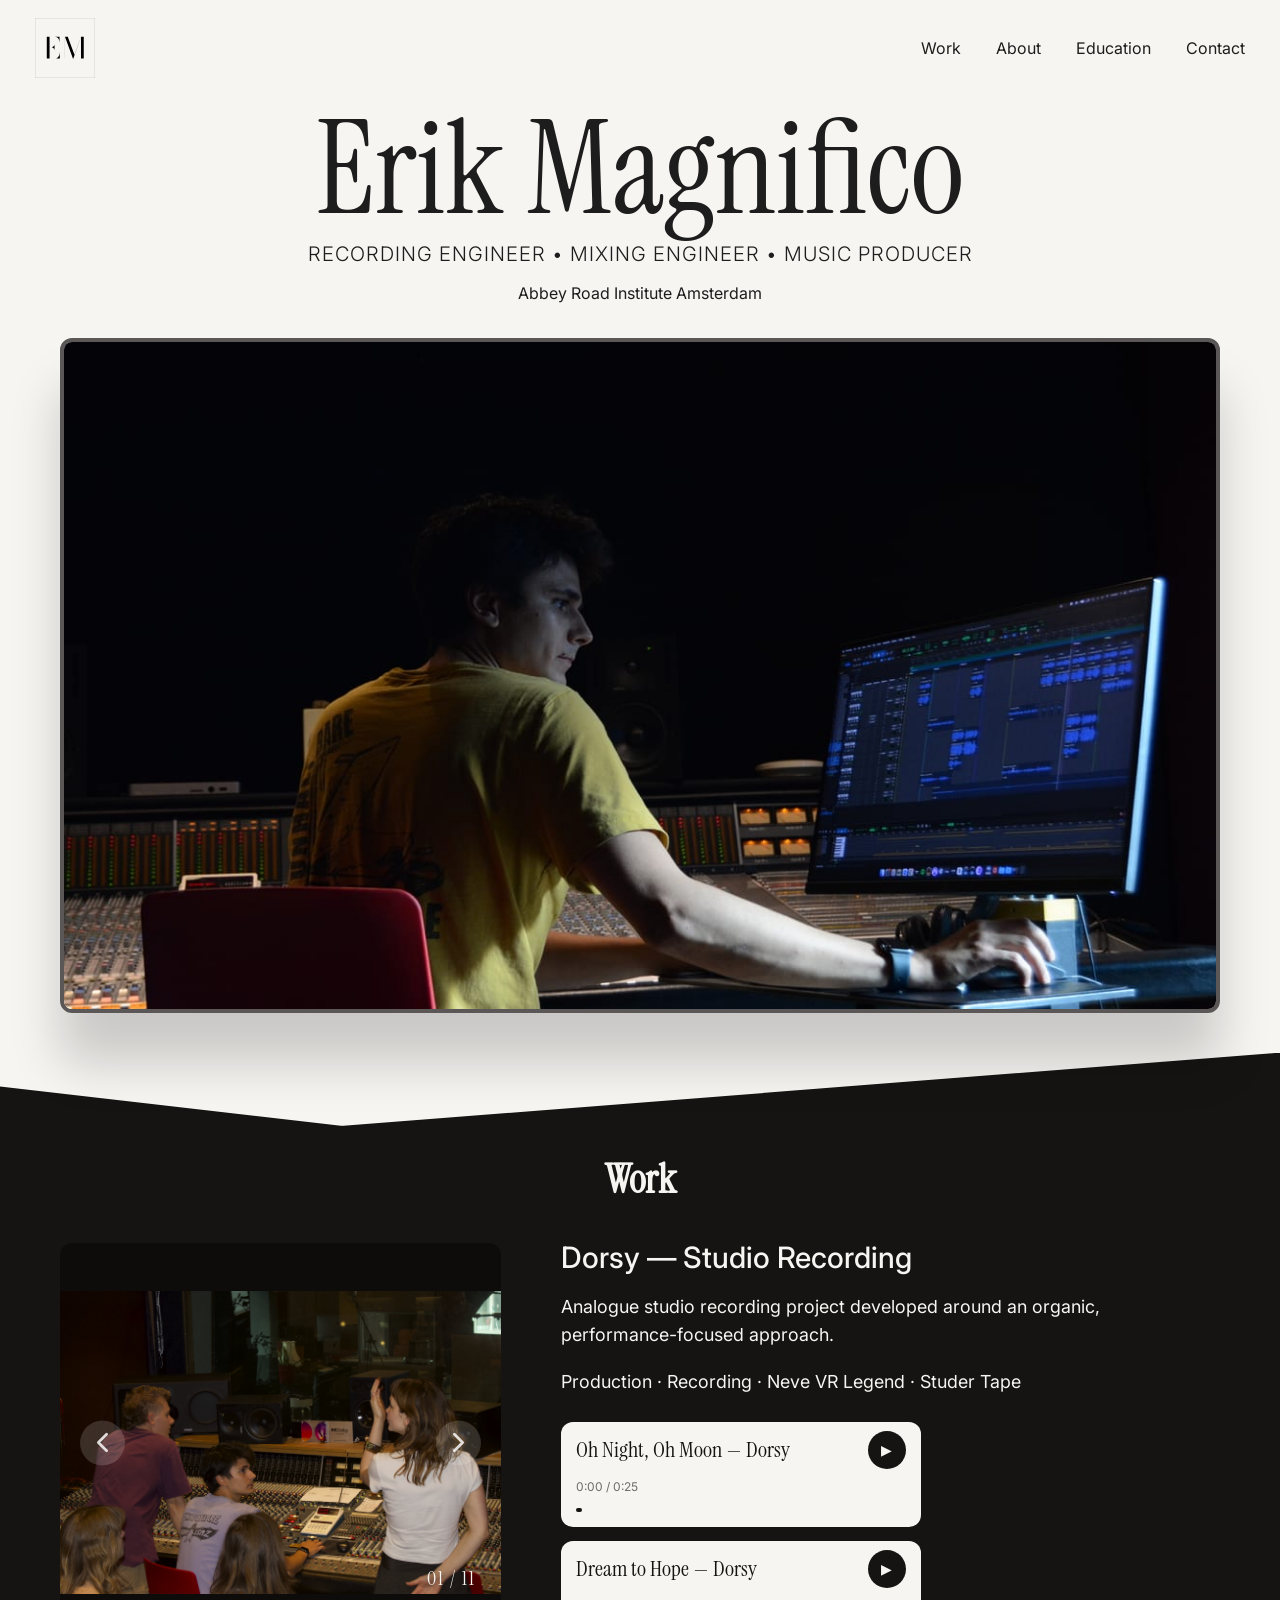
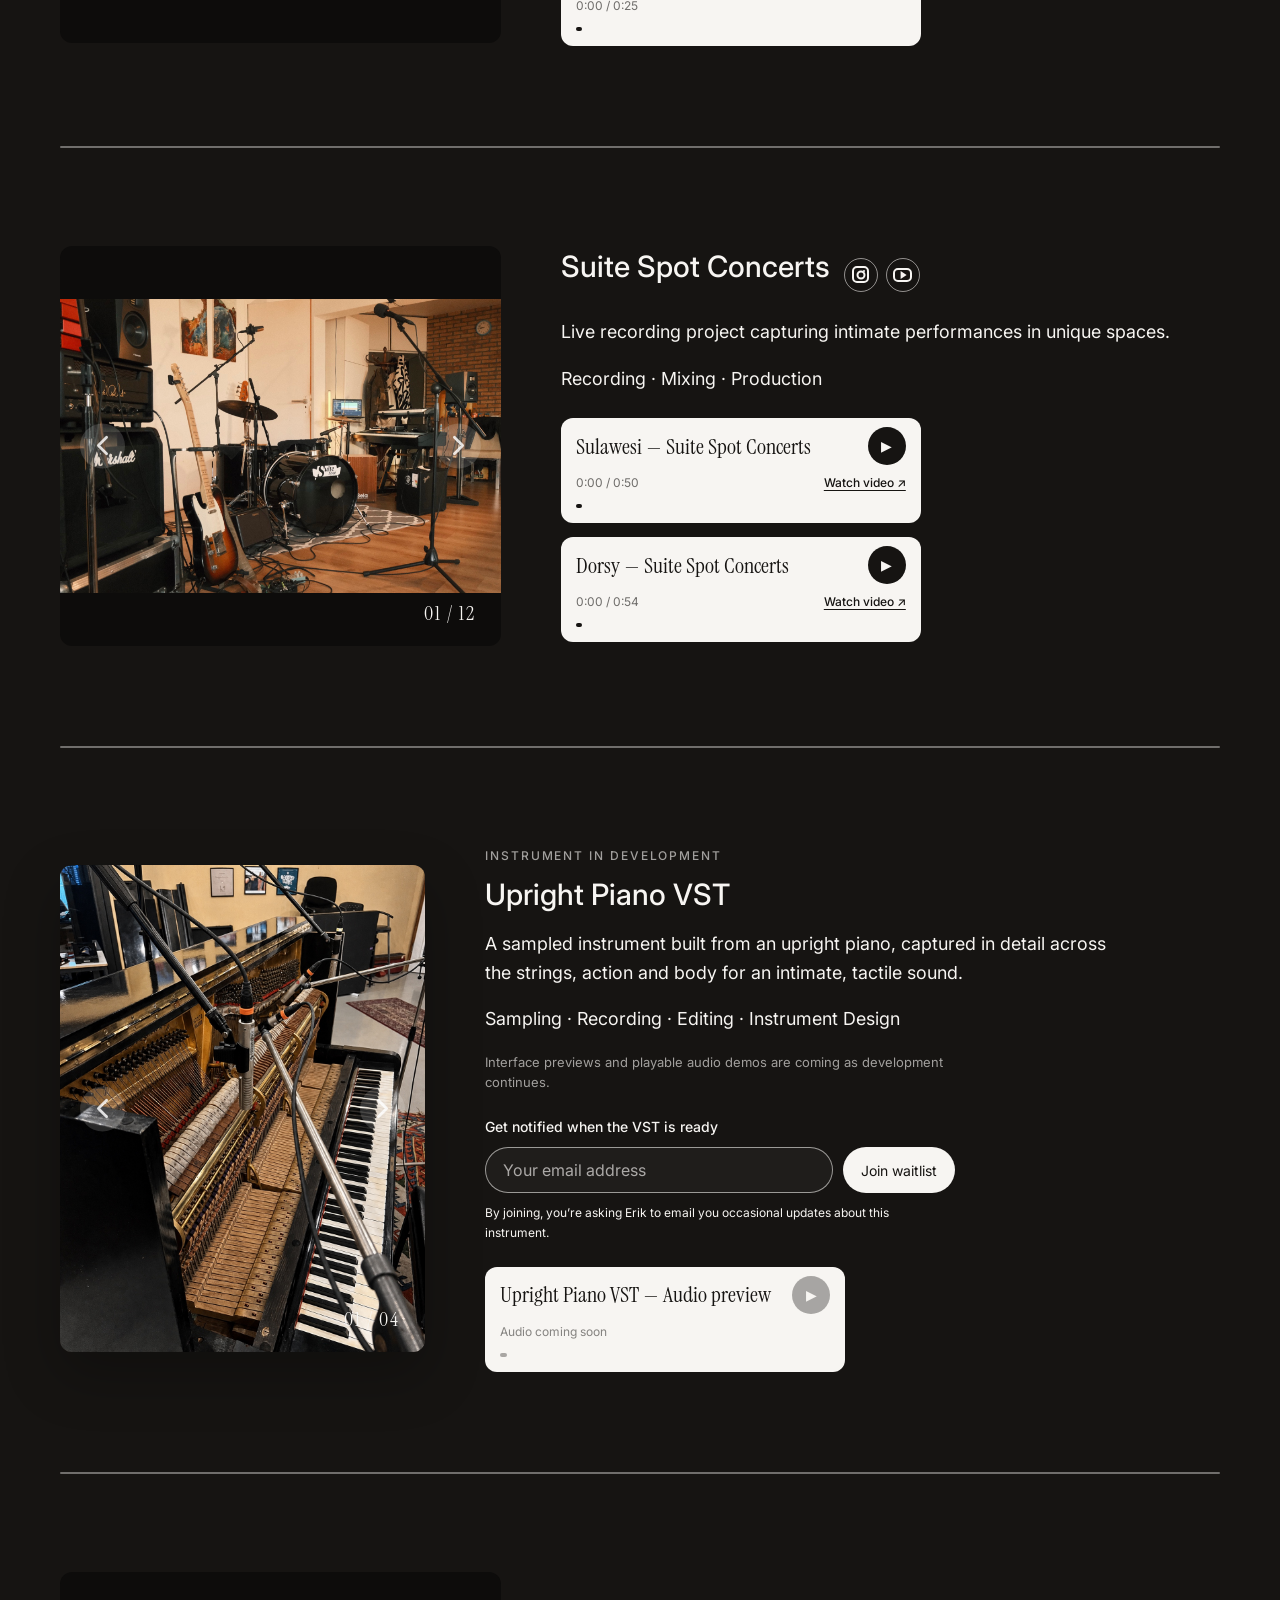
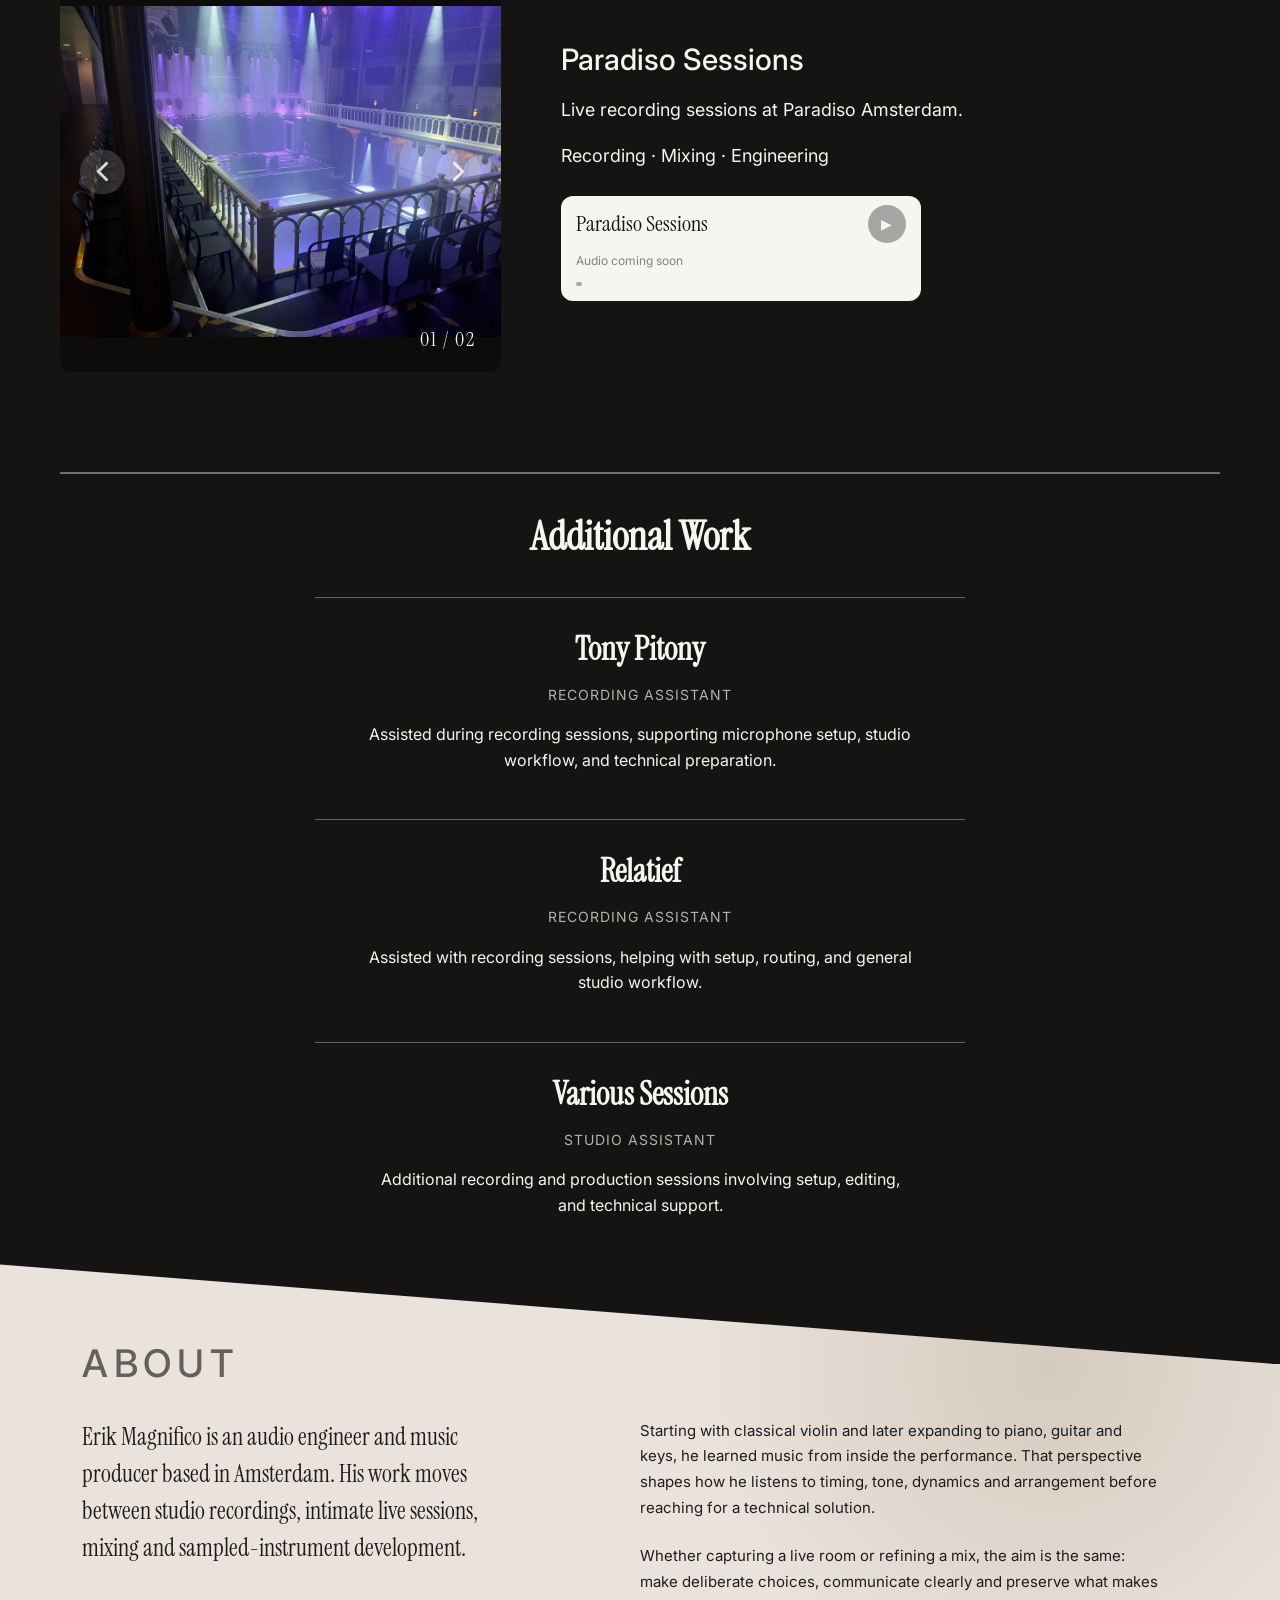
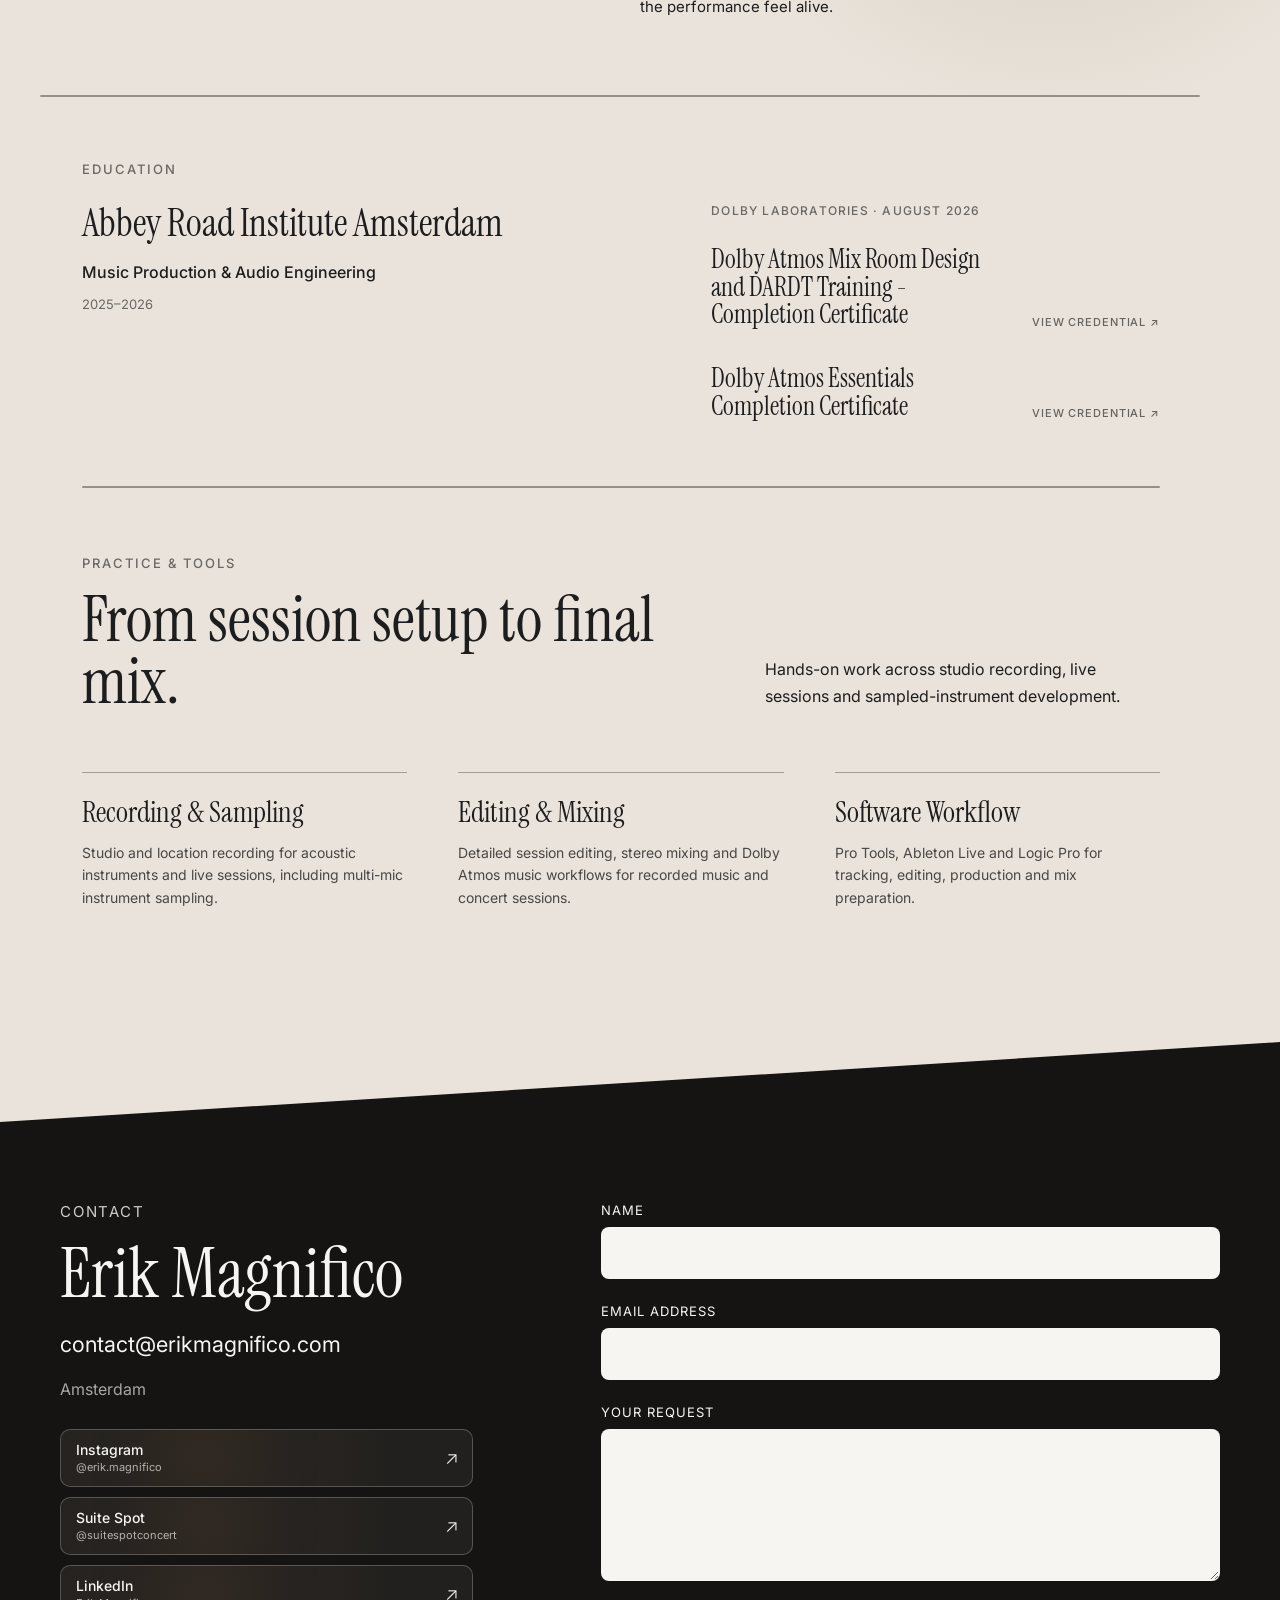
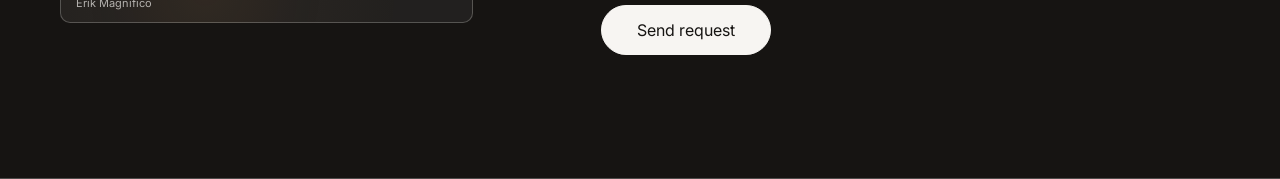
==== commit 5ff118f3: "dorsy song 2" ====
--- a/index.html
+++ b/index.html
@@ -362,19 +362,19 @@
 Production · Recording · Neve VR Legend · Studer Tape
 </p>
 
-<div class="custom-player" data-track-title="Dorsy — Studio Recording">
+<div class="project-audio-list" aria-label="Dorsy recordings">
+
+<div class="custom-player" data-track-title="Oh Night, Oh Moon — Dorsy">
 
     <audio class="audio-file" preload="metadata">
-        <source src="audio/dorsy_01.mp3" type="audio/mpeg">
+        <source src="audio/oh-night-oh-moon-preview.wav" type="audio/wav">
     </audio>
 
     <div class="player-top">
 
-        <div class="player-title">
-            Dorsy — Studio Recording
-        </div>
-
-        <button class="play-button" type="button" aria-label="Play Dorsy — Studio Recording">
+        <div class="player-title">Oh Night, Oh Moon — Dorsy</div>
+
+        <button class="play-button" type="button" aria-label="Play Oh Night, Oh Moon — Dorsy">
             ▶
         </button>
 
@@ -386,12 +386,33 @@
     </div>
 
 
-    <div class="progress-container" role="slider" tabindex="0" aria-label="Dorsy audio position" aria-valuemin="0" aria-valuemax="100" aria-valuenow="0" aria-valuetext="0:00 of 0:00">
+    <div class="progress-container" role="slider" tabindex="0" aria-label="Oh Night, Oh Moon audio position" aria-valuemin="0" aria-valuemax="100" aria-valuenow="0" aria-valuetext="0:00 of 0:00">
 
         <div class="progress-bar"></div>
 
     </div>
 
+
+</div>
+
+<div class="custom-player" data-track-title="Dream to Hope — Dorsy">
+
+    <audio class="audio-file" preload="metadata">
+        <source src="audio/dream-to-hope-preview.wav" type="audio/wav">
+    </audio>
+
+    <div class="player-top">
+        <div class="player-title">Dream to Hope — Dorsy</div>
+        <button class="play-button" type="button" aria-label="Play Dream to Hope — Dorsy">▶</button>
+    </div>
+
+    <div class="player-time">0:00 / 0:00</div>
+
+    <div class="progress-container" role="slider" tabindex="0" aria-label="Dream to Hope audio position" aria-valuemin="0" aria-valuemax="100" aria-valuenow="0" aria-valuetext="0:00 of 0:00">
+        <div class="progress-bar"></div>
+    </div>
+
+</div>
 
 </div>
 
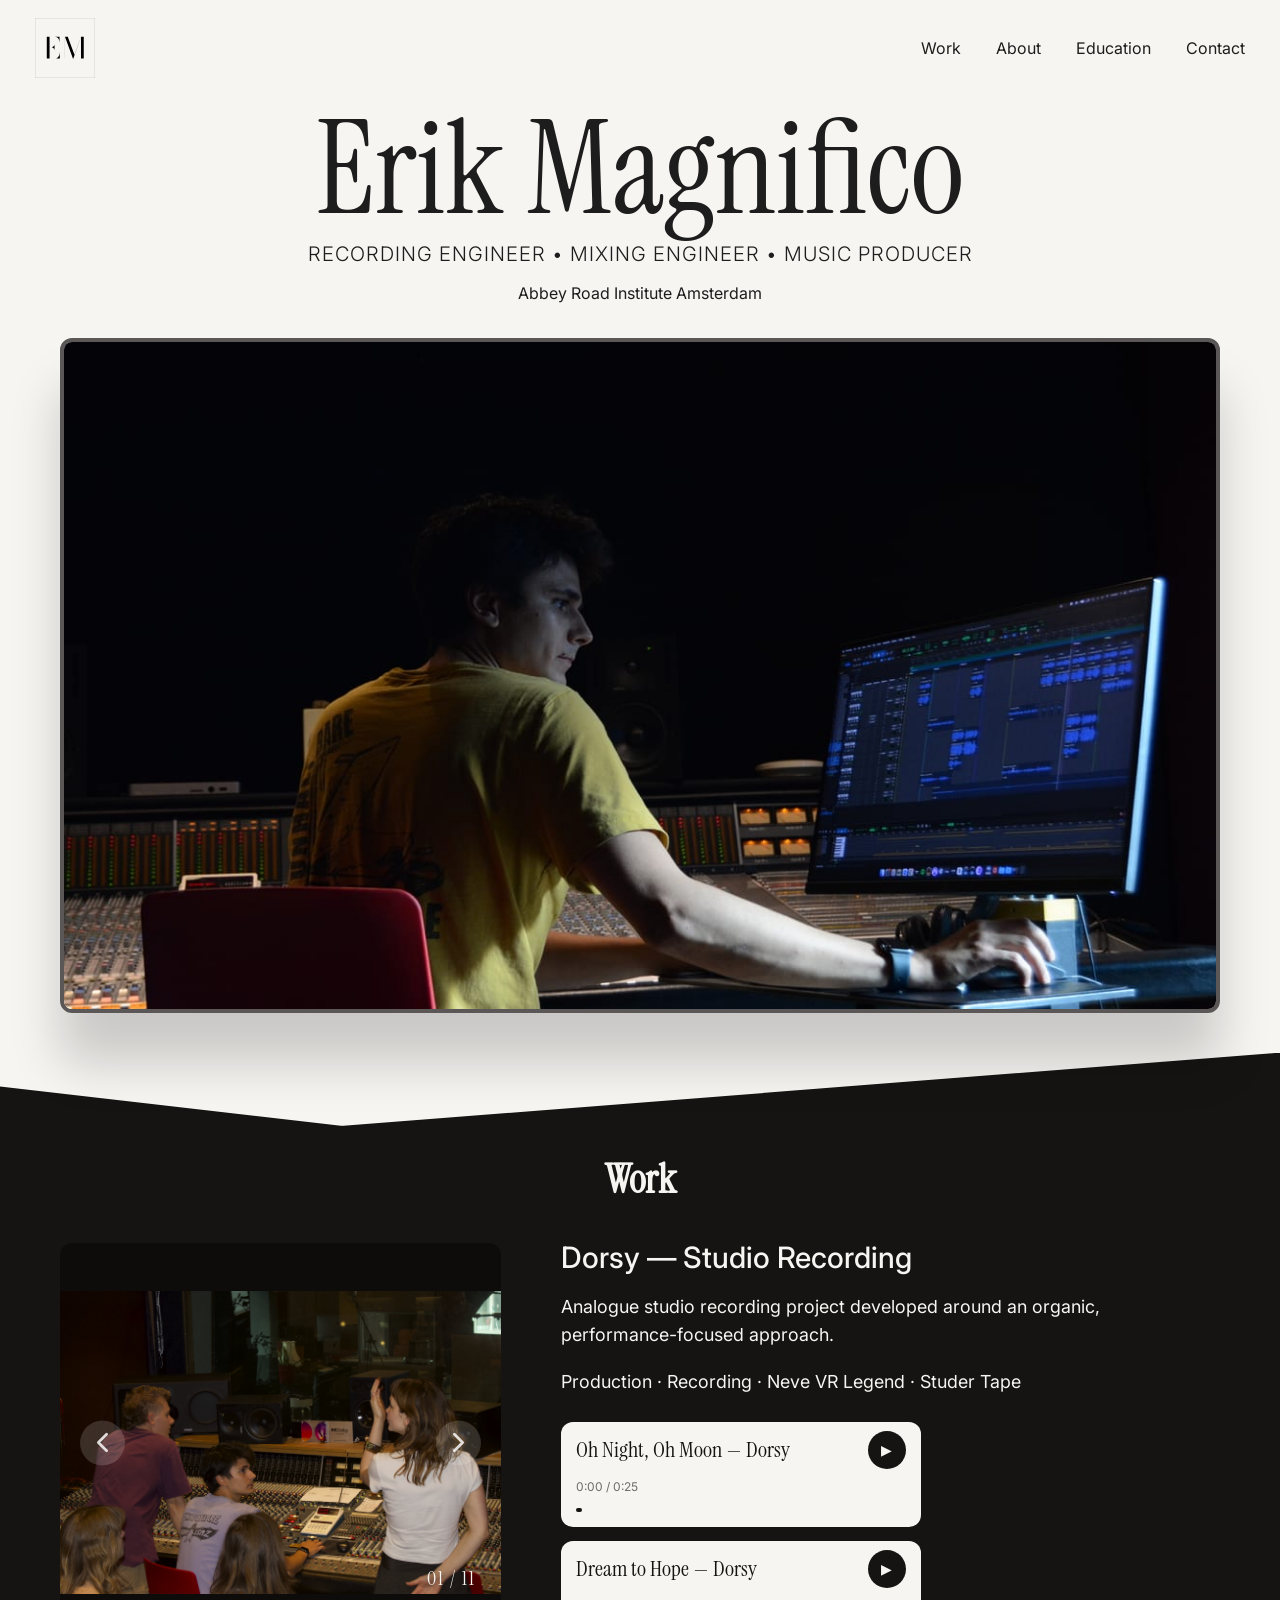
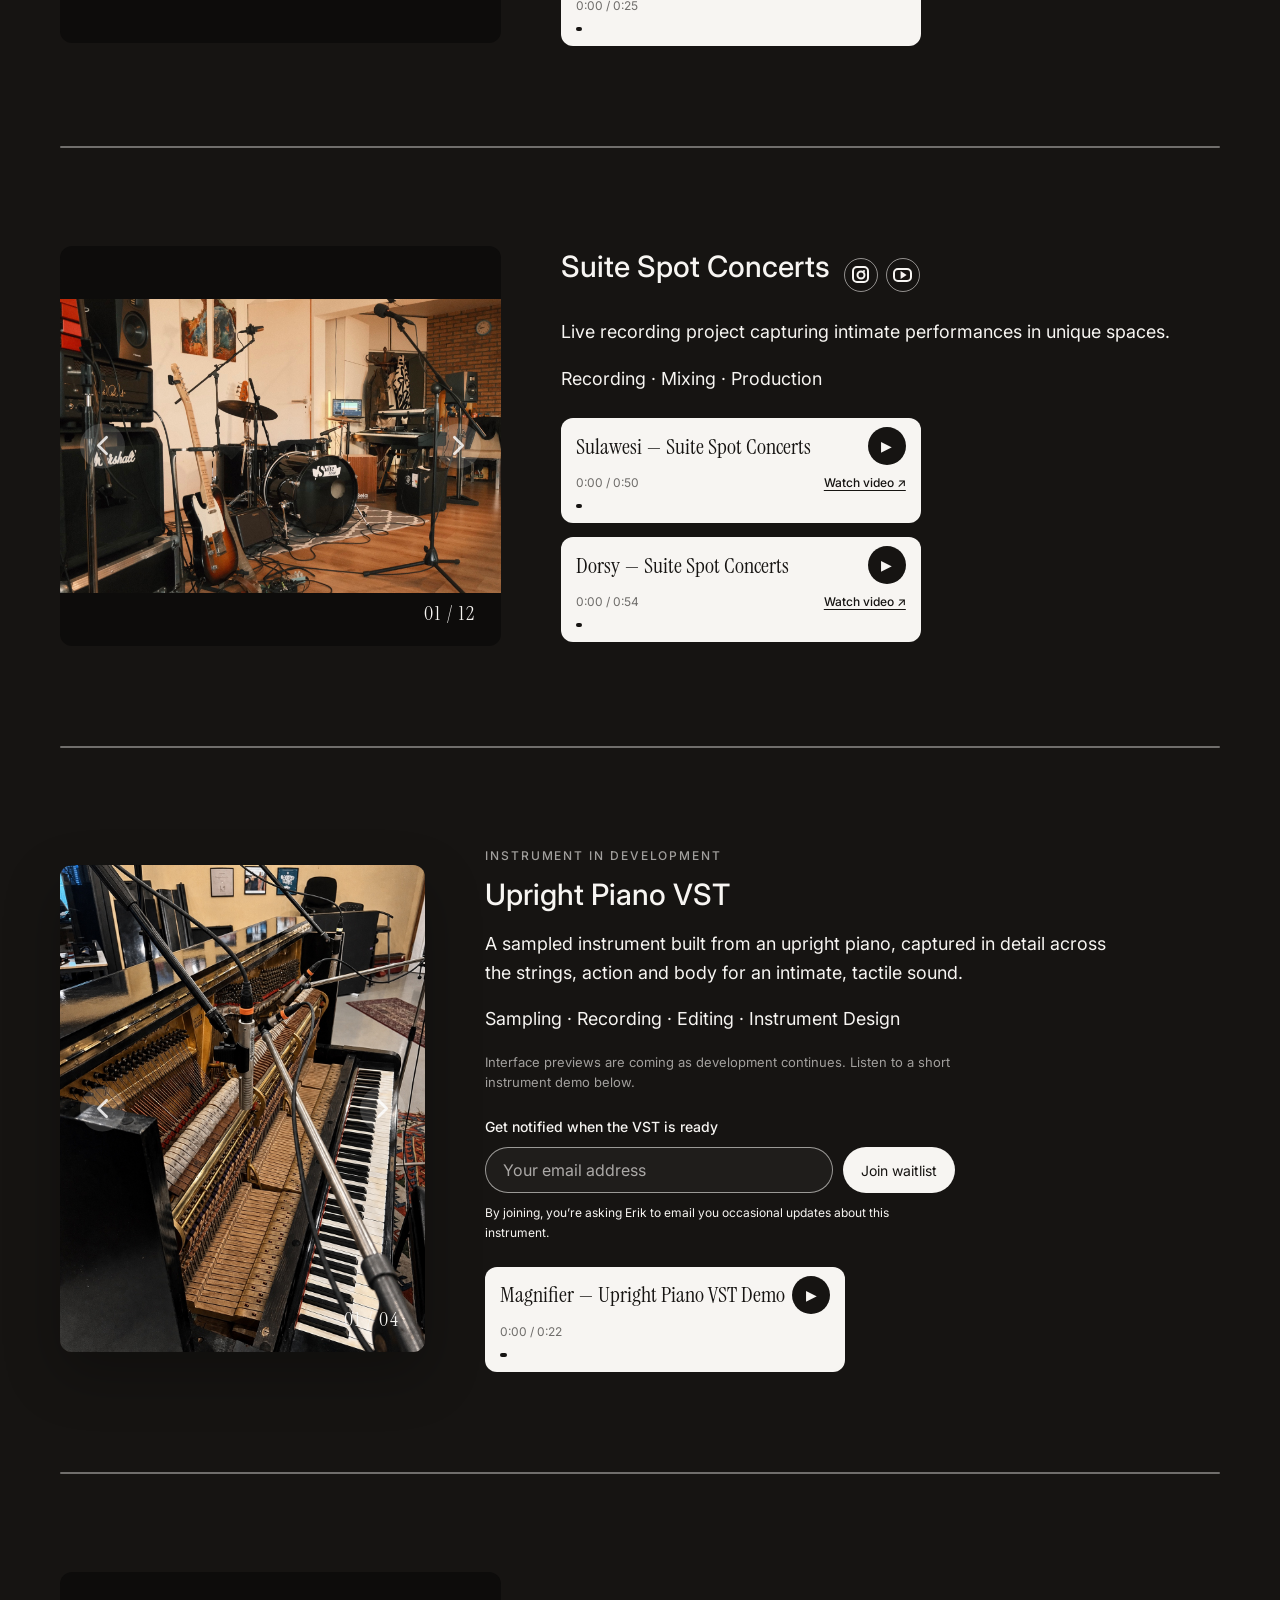
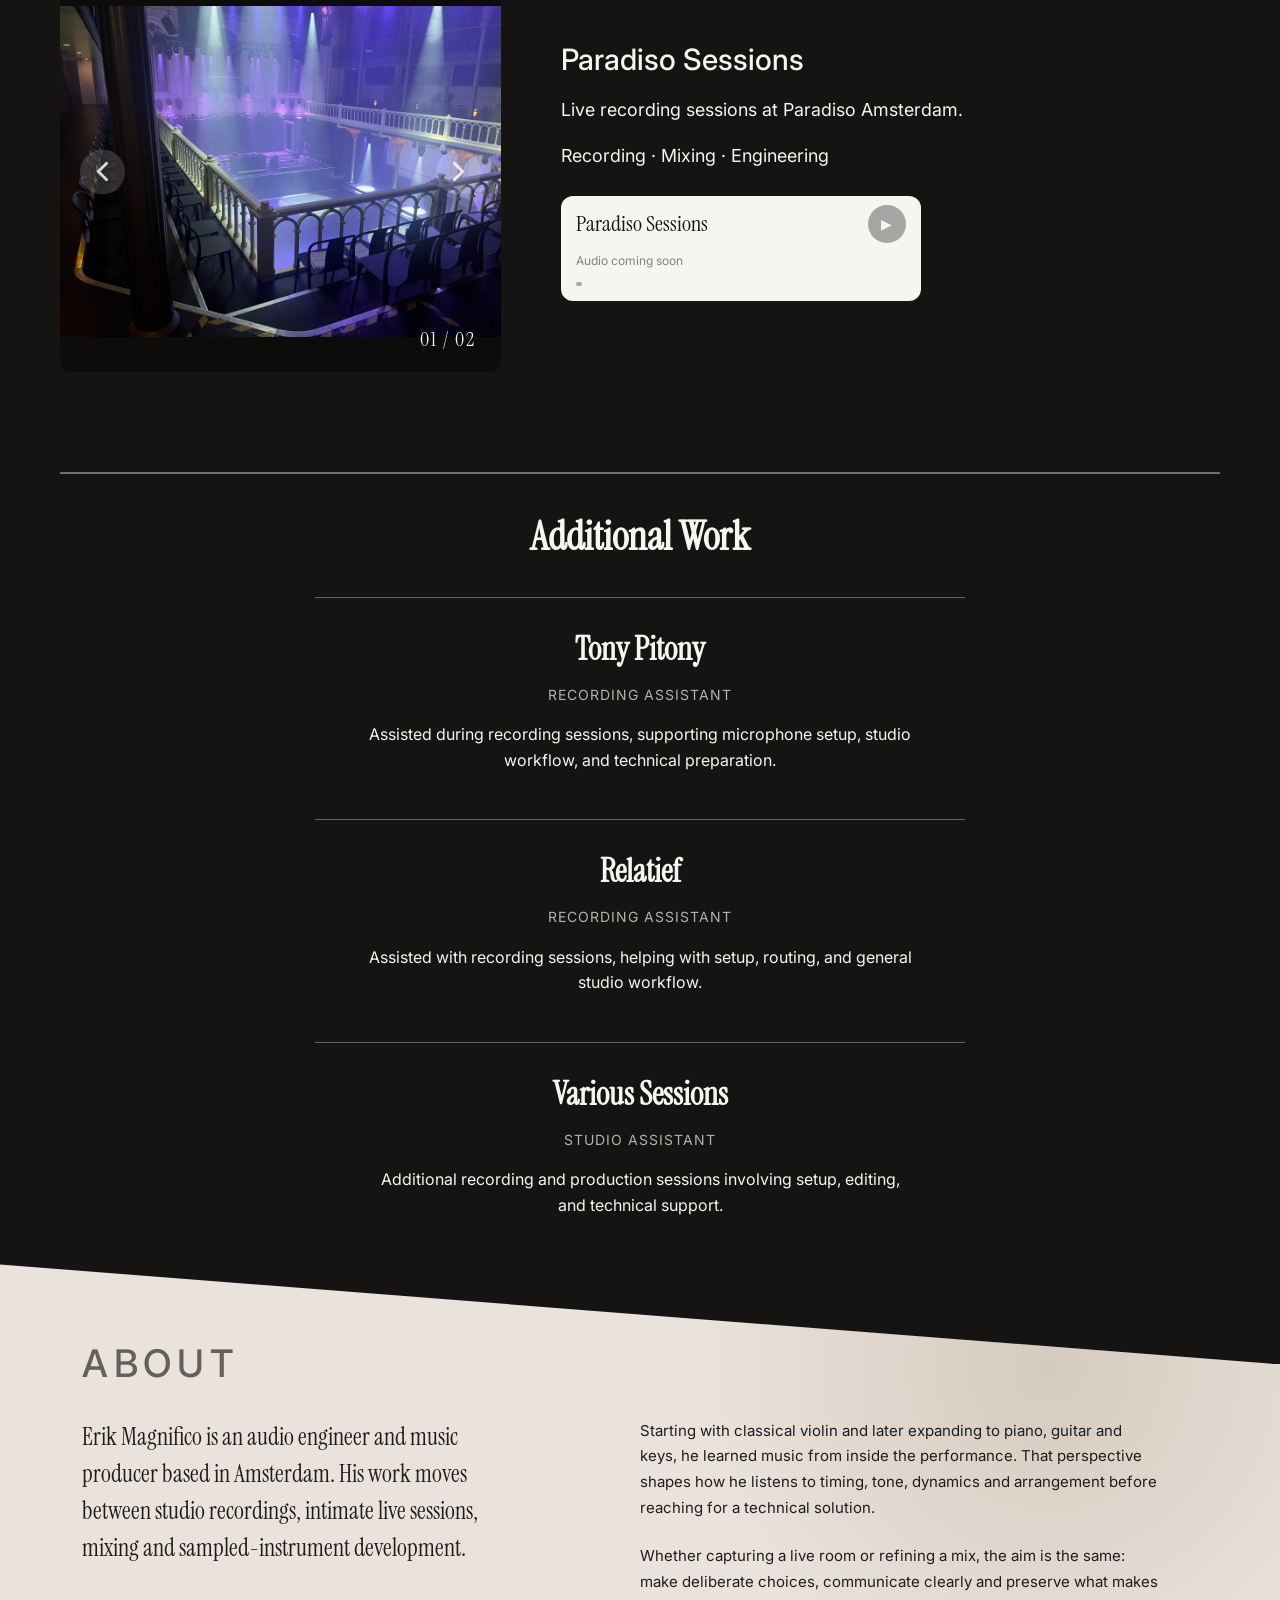
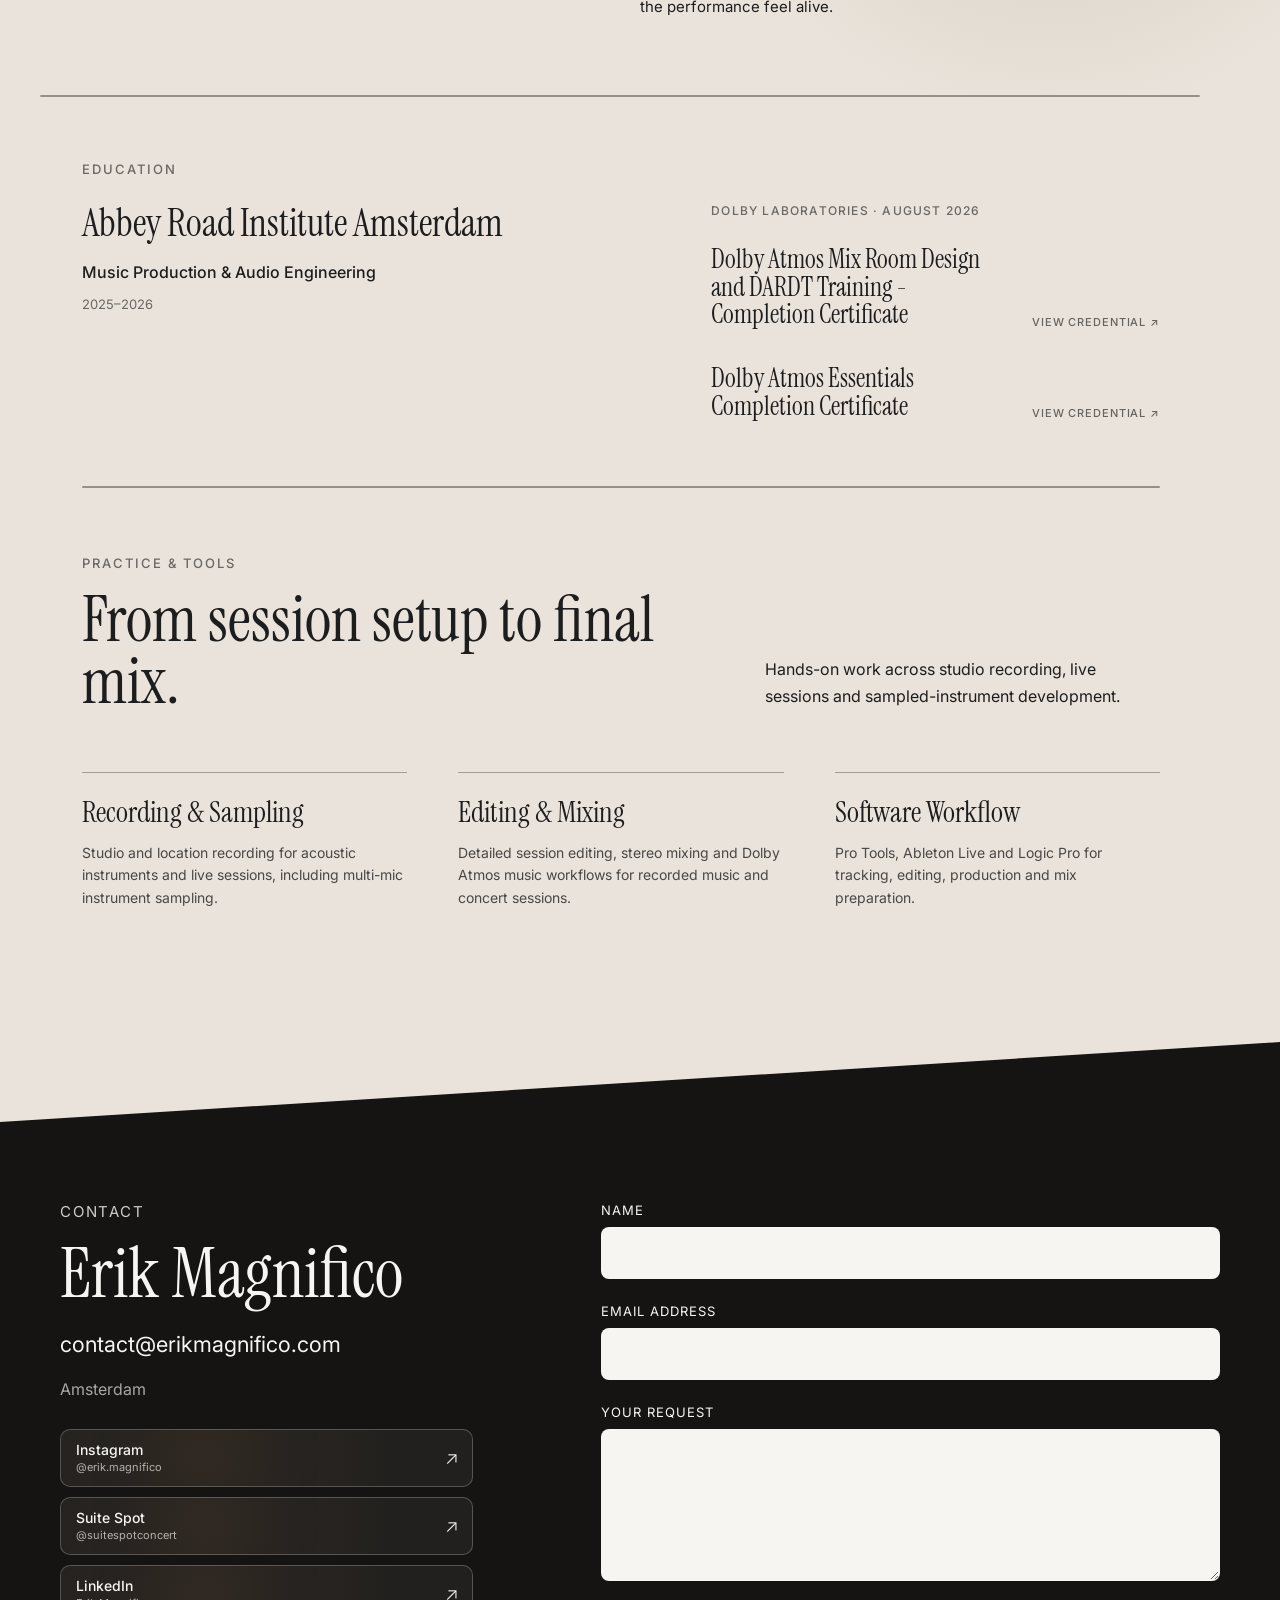
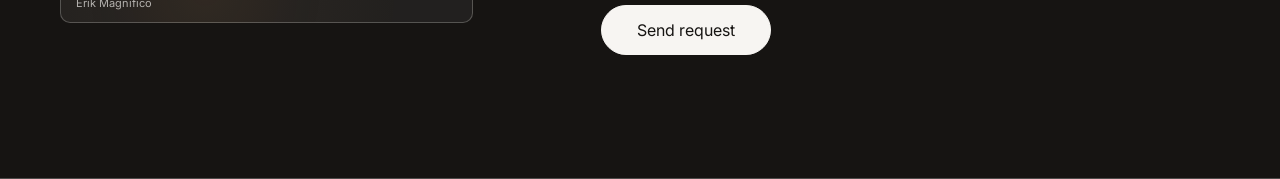
==== commit 36dee6a2: "vst sound" ====
--- a/index.html
+++ b/index.html
@@ -164,7 +164,7 @@
 </p>
 
 <p class="vst-interface-note">
-Interface previews and playable audio demos are coming as development continues.
+Interface previews are coming as development continues. Listen to a short instrument demo below.
 </p>
 
 <form class="vst-waitlist-form" data-email-form action="https://formsubmit.co/contact@erikmagnifico.com" data-ajax-action="https://formsubmit.co/ajax/contact@erikmagnifico.com" data-success-message="Thank you — your signup request has been sent." method="POST" rel="noopener">
@@ -198,18 +198,20 @@
 
 </form>
 
-<div class="custom-player audio-unavailable" data-track-title="Upright Piano VST — Audio preview">
-
-    <audio class="audio-file"></audio>
+<div class="custom-player" data-track-title="Magnifier — Upright Piano VST Demo">
+
+    <audio class="audio-file" preload="metadata">
+        <source src="audio/magnifier-vst-demo.wav" type="audio/wav">
+    </audio>
 
     <div class="player-top">
-        <div class="player-title">Upright Piano VST — Audio preview</div>
-        <button class="play-button" type="button" aria-label="Audio coming soon for Upright Piano VST — Audio preview" disabled>▶</button>
-    </div>
-
-    <div class="player-time">Audio coming soon</div>
-
-    <div class="progress-container" role="slider" tabindex="-1" aria-label="Upright Piano VST audio position" aria-disabled="true" aria-valuemin="0" aria-valuemax="100" aria-valuenow="0" aria-valuetext="Audio coming soon">
+        <div class="player-title">Magnifier — Upright Piano VST Demo</div>
+        <button class="play-button" type="button" aria-label="Play Magnifier — Upright Piano VST Demo">▶</button>
+    </div>
+
+    <div class="player-time">0:00 / 0:00</div>
+
+    <div class="progress-container" role="slider" tabindex="0" aria-label="Magnifier VST demo audio position" aria-valuemin="0" aria-valuemax="100" aria-valuenow="0" aria-valuetext="0:00 of 0:00">
         <div class="progress-bar"></div>
     </div>
 
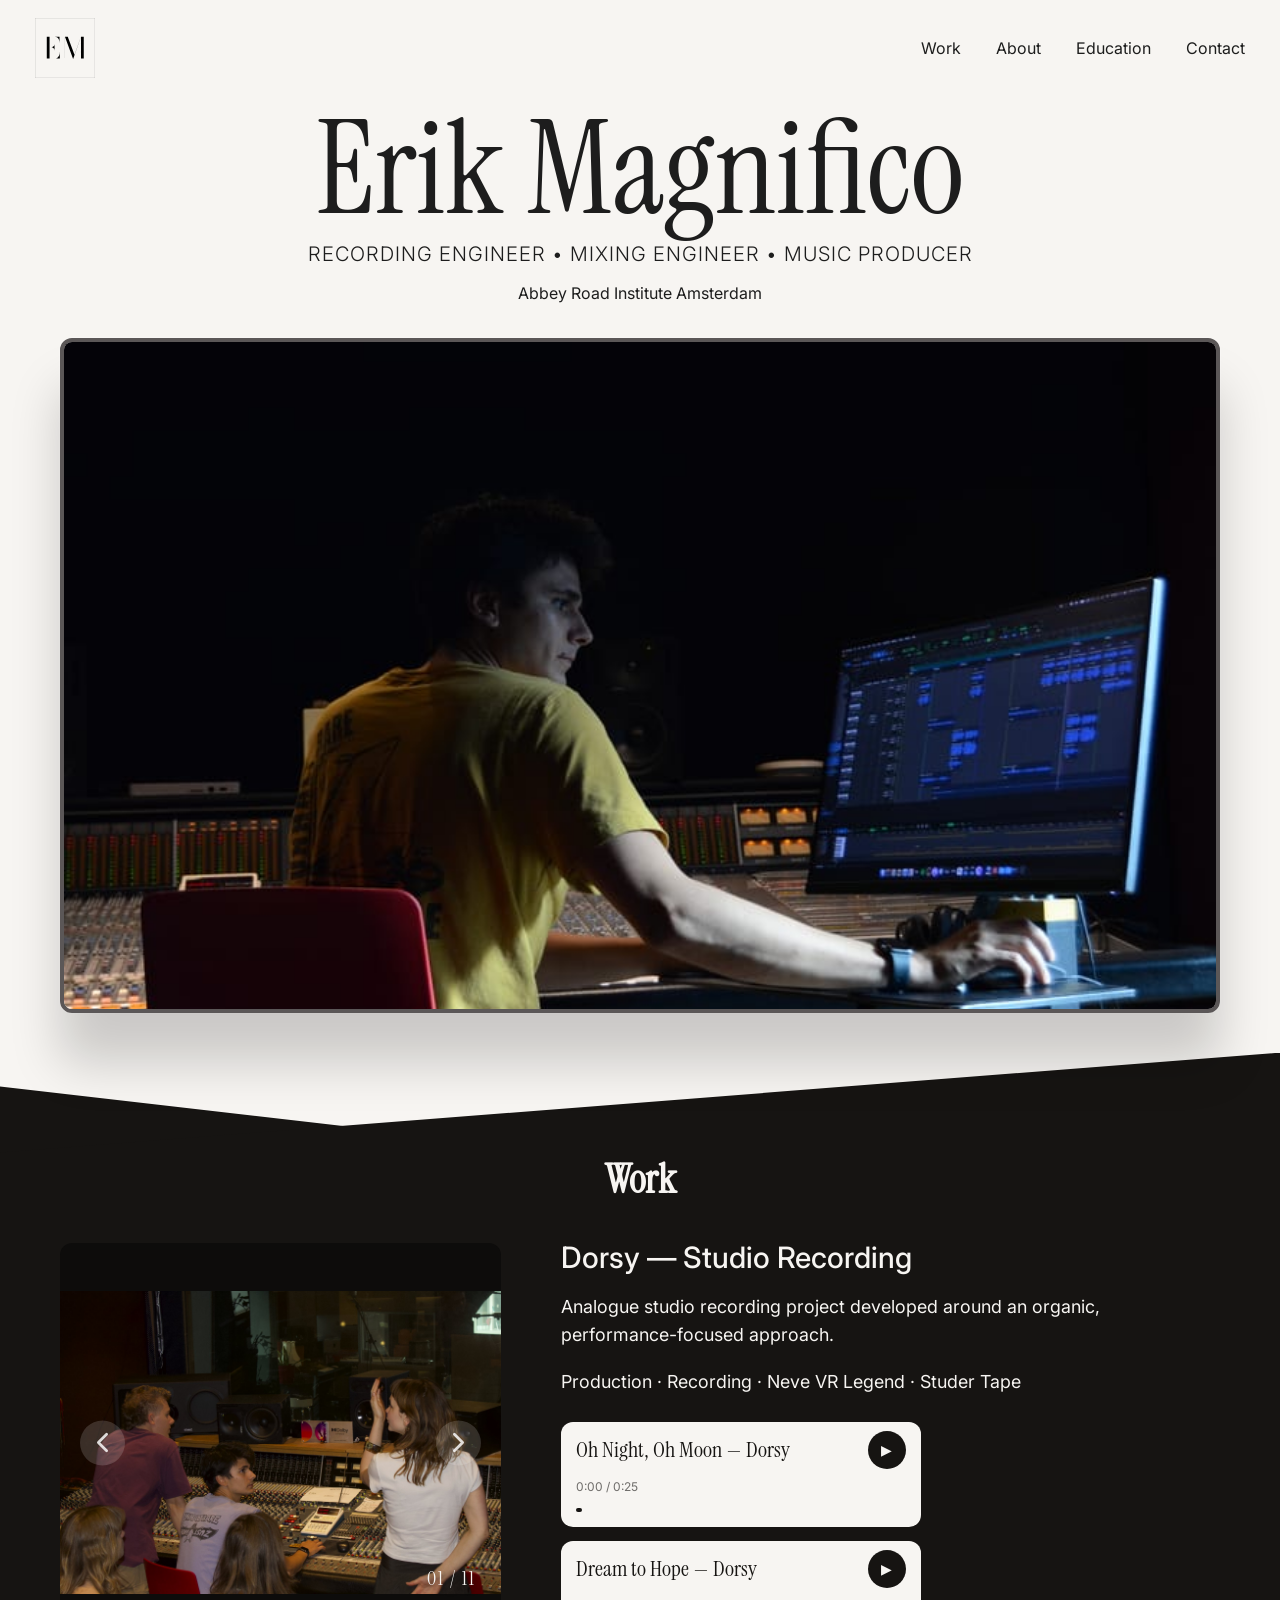
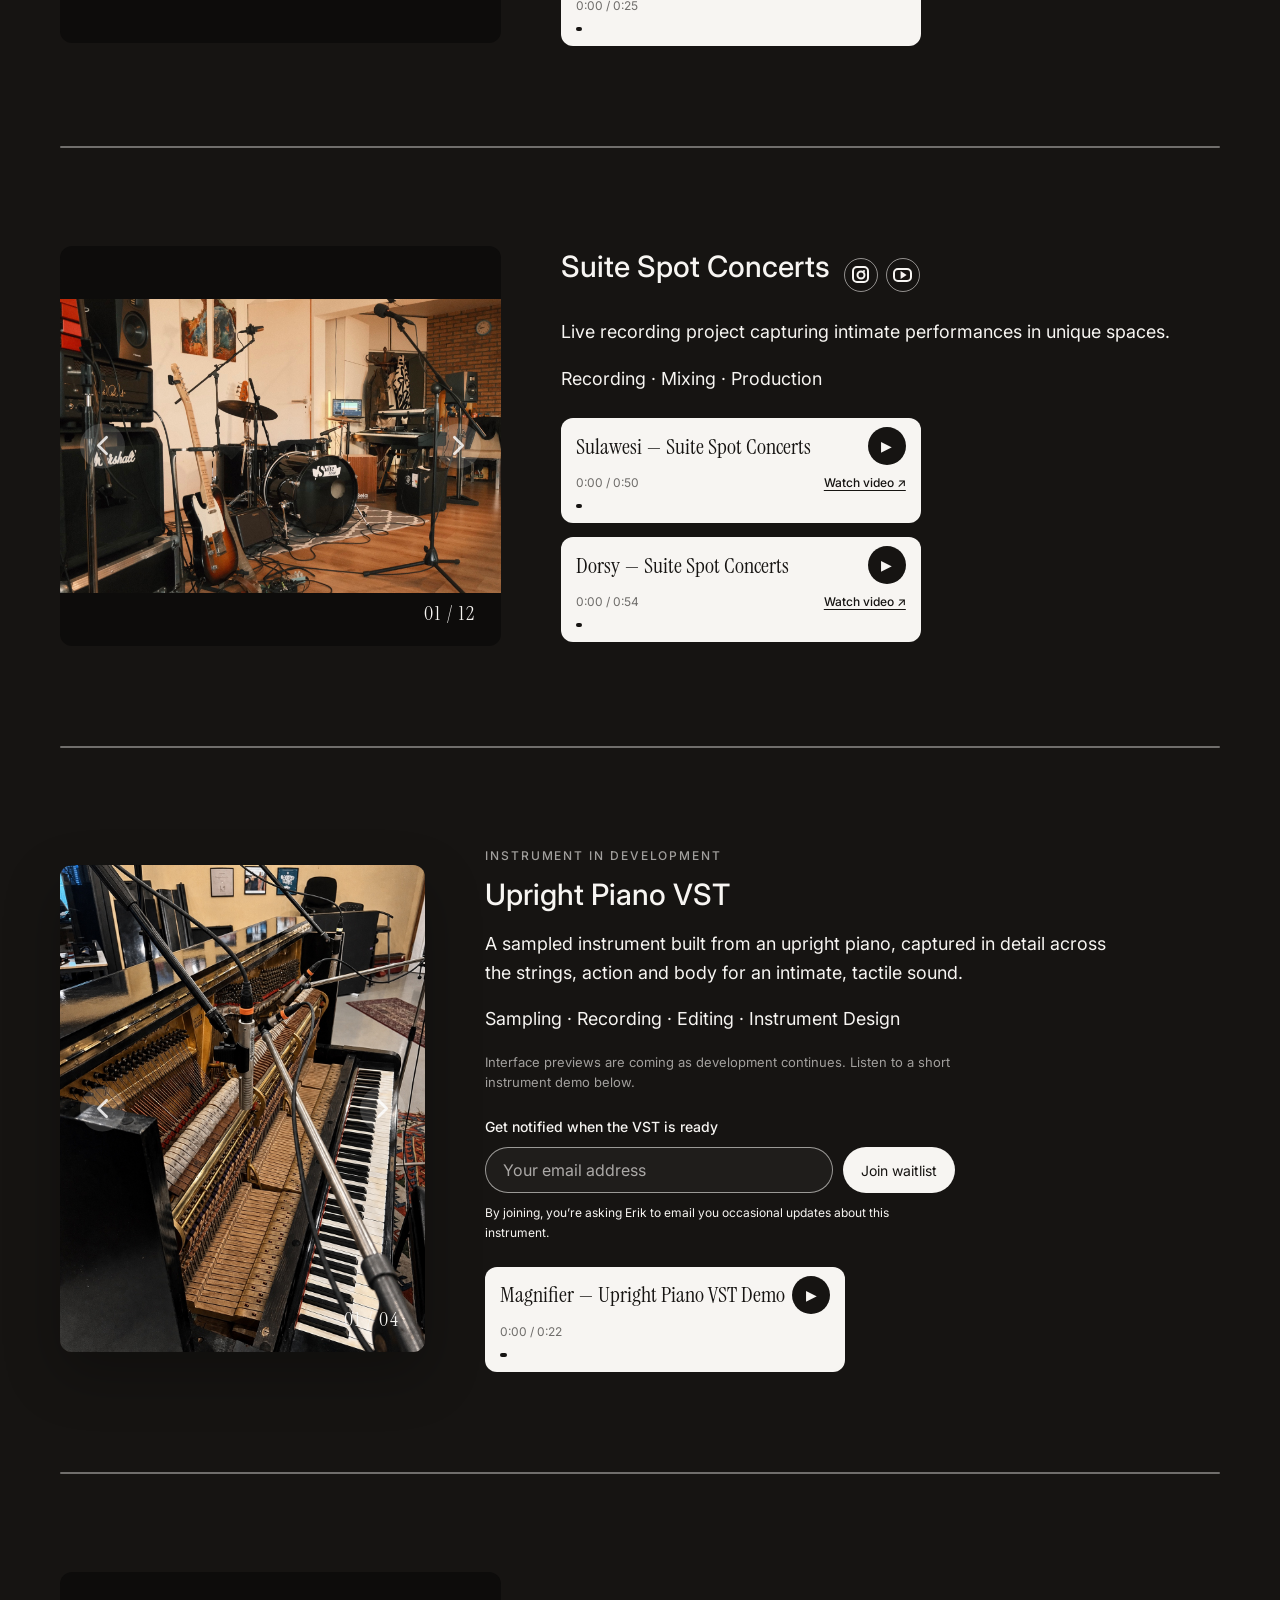
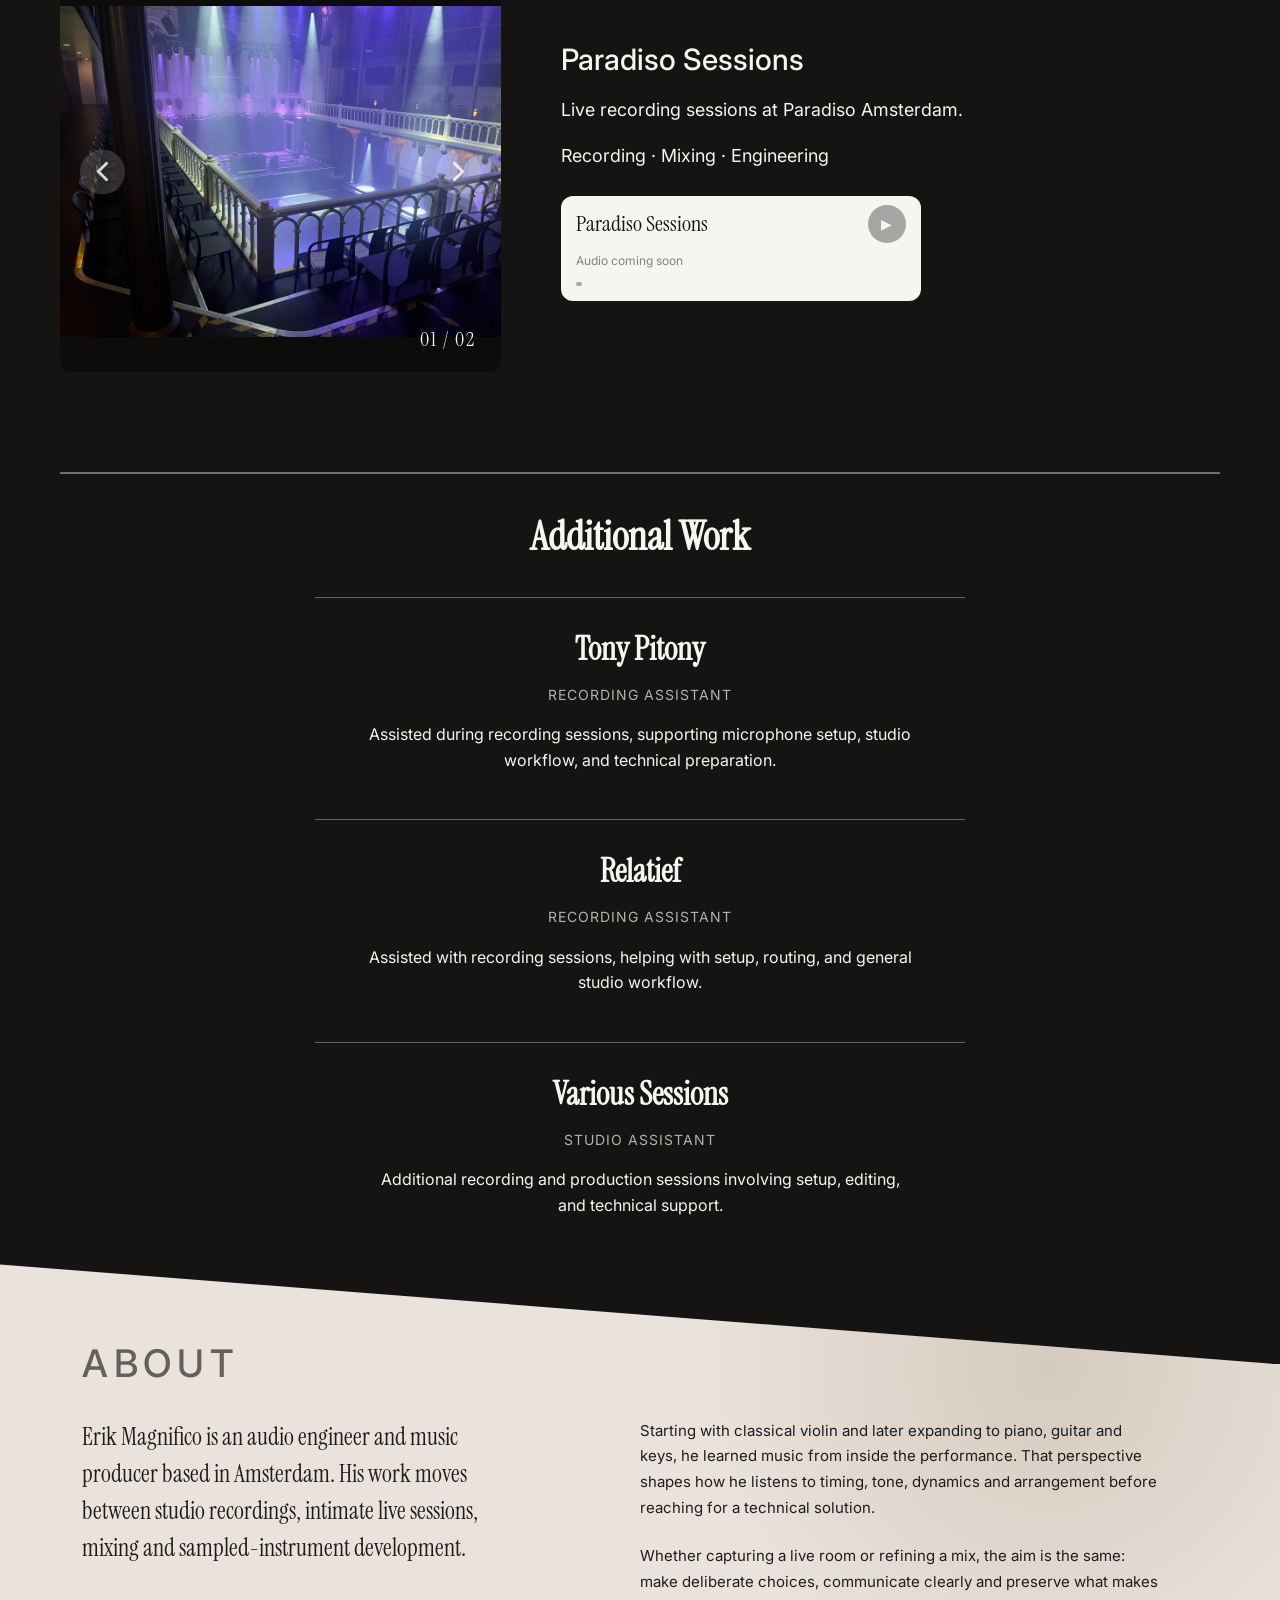
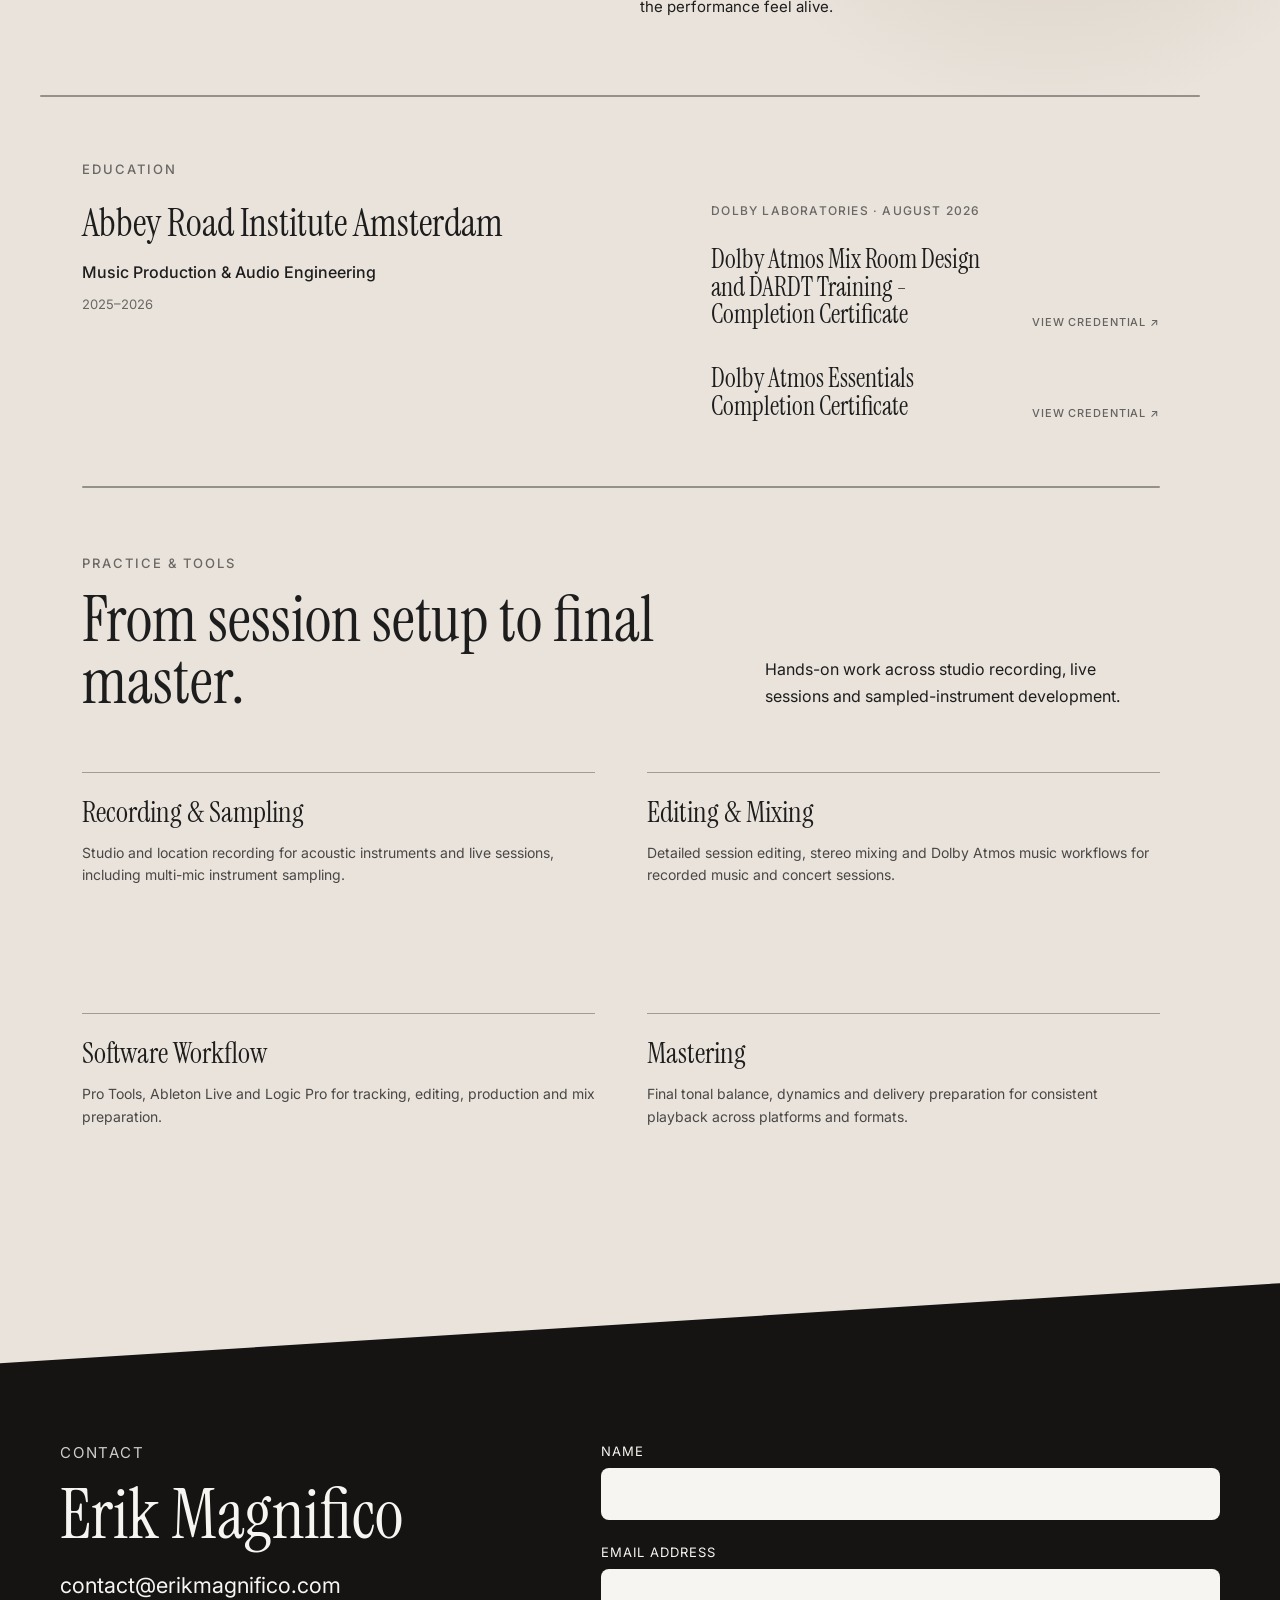
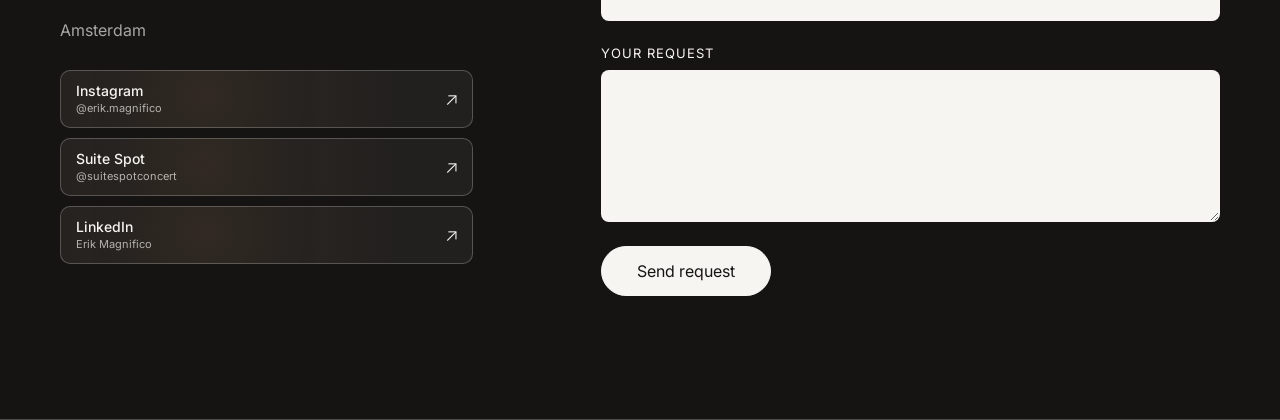
==== commit 999ccb5e: "mastering part" ====
--- a/index.html
+++ b/index.html
@@ -761,7 +761,7 @@
 
 <div class="technical-heading">
     <p class="technical-kicker">Practice &amp; tools</p>
-    <h2>From session setup to final mix.</h2>
+    <h2>From session setup to final master.</h2>
     <p class="technical-intro">
         Hands-on work across studio recording, live sessions and sampled-instrument development.
     </p>
@@ -786,6 +786,13 @@
         <h3>Software Workflow</h3>
         <p>
             Pro Tools, Ableton Live and Logic Pro for tracking, editing, production and mix preparation.
+        </p>
+    </article>
+
+    <article class="technical-card">
+        <h3>Mastering</h3>
+        <p>
+            Final tonal balance, dynamics and delivery preparation for consistent playback across platforms and formats.
         </p>
     </article>
 </div>
--- a/css/style.css
+++ b/css/style.css
@@ -2241,7 +2241,7 @@
 
 .technical-preview .technical-grid {
     display:grid;
-    grid-template-columns:repeat(3, minmax(0, 1fr));
+    grid-template-columns:repeat(2, minmax(0, 1fr));
     gap:clamp(28px, 4vw, 60px);
     margin-top:58px;
 }
